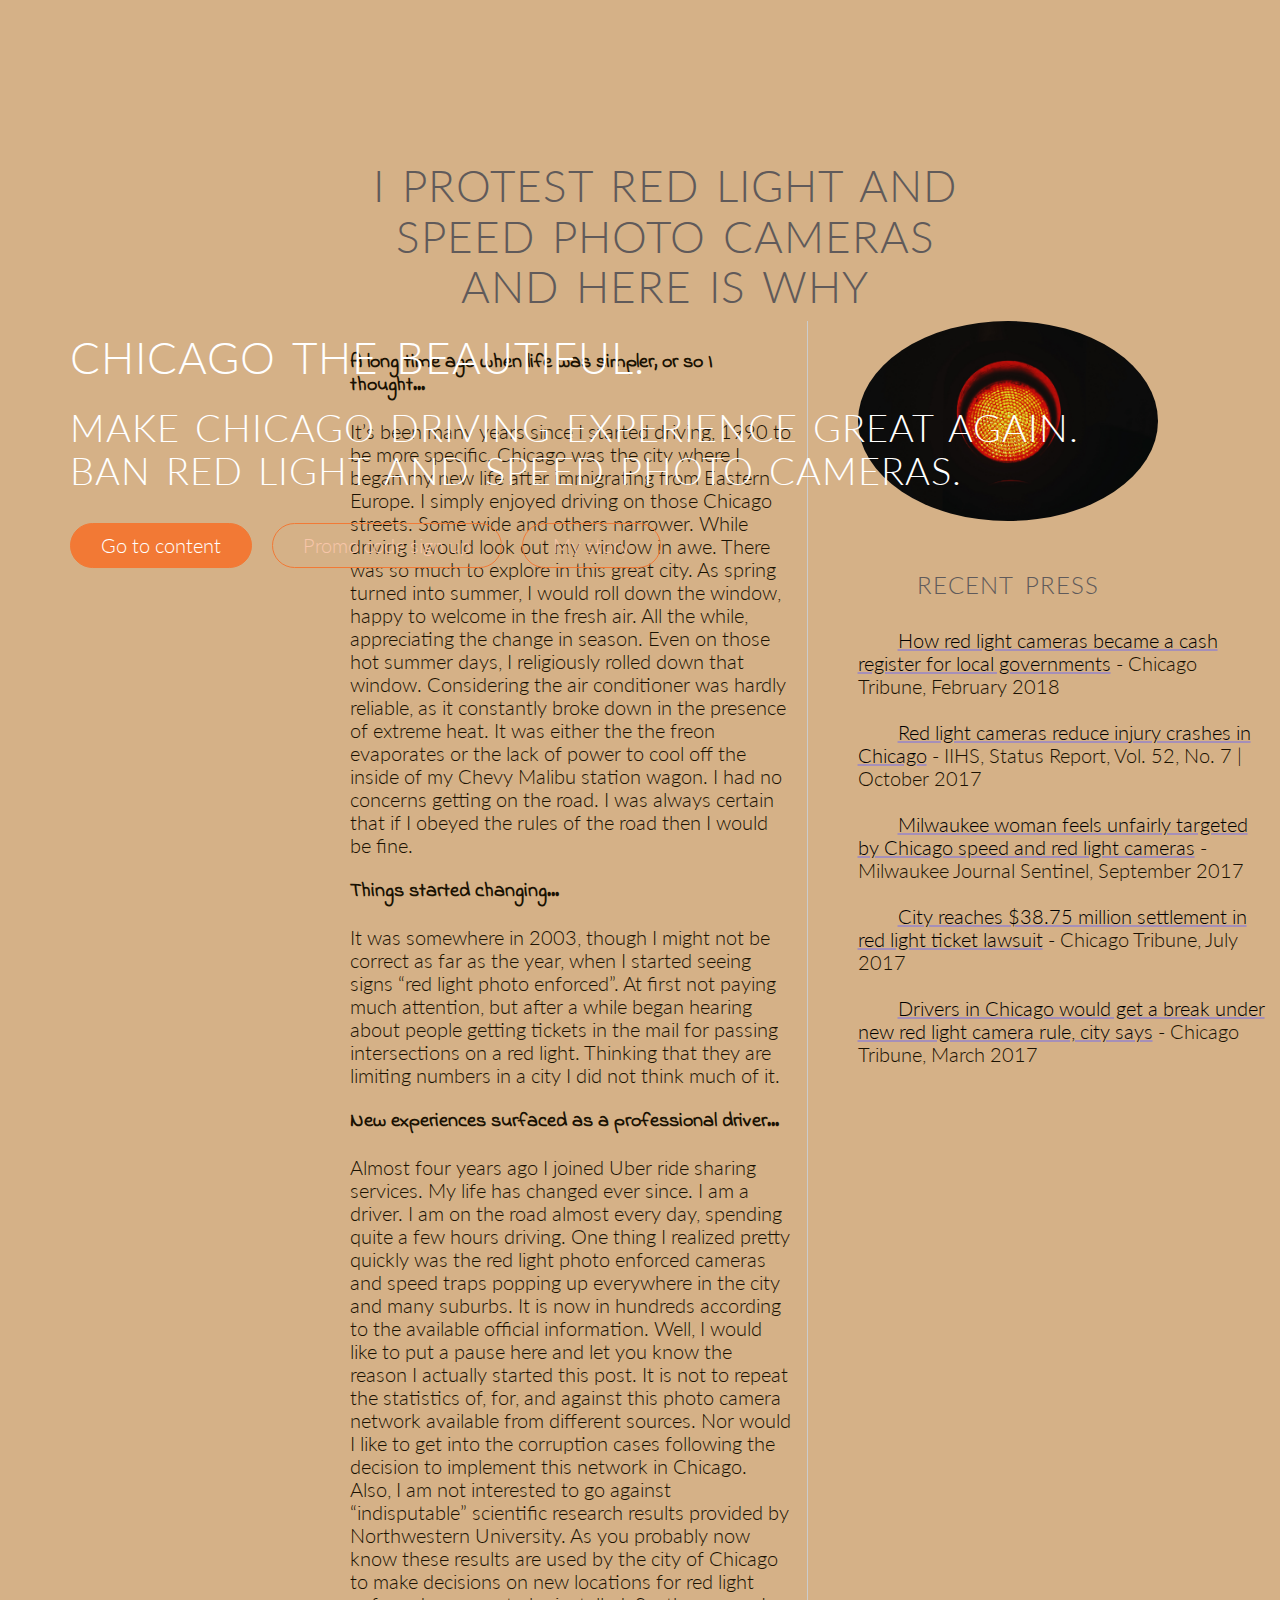
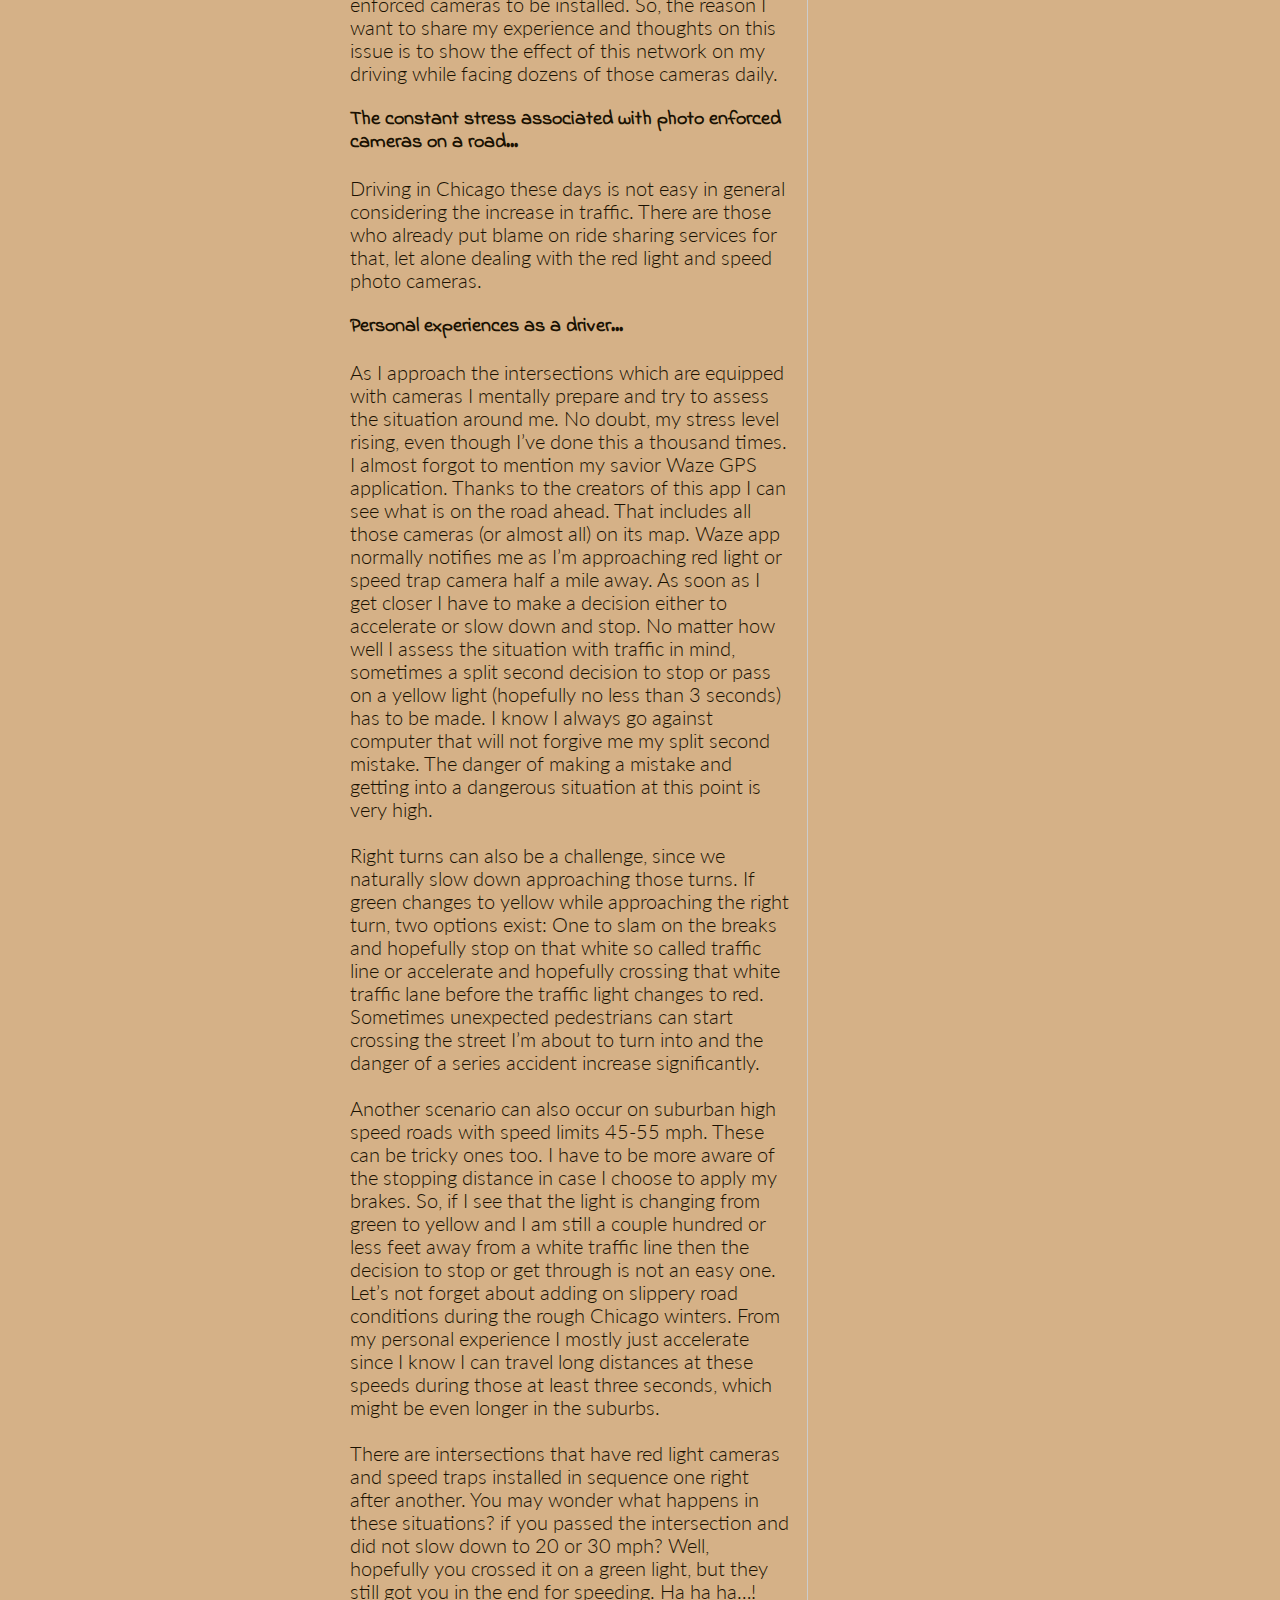
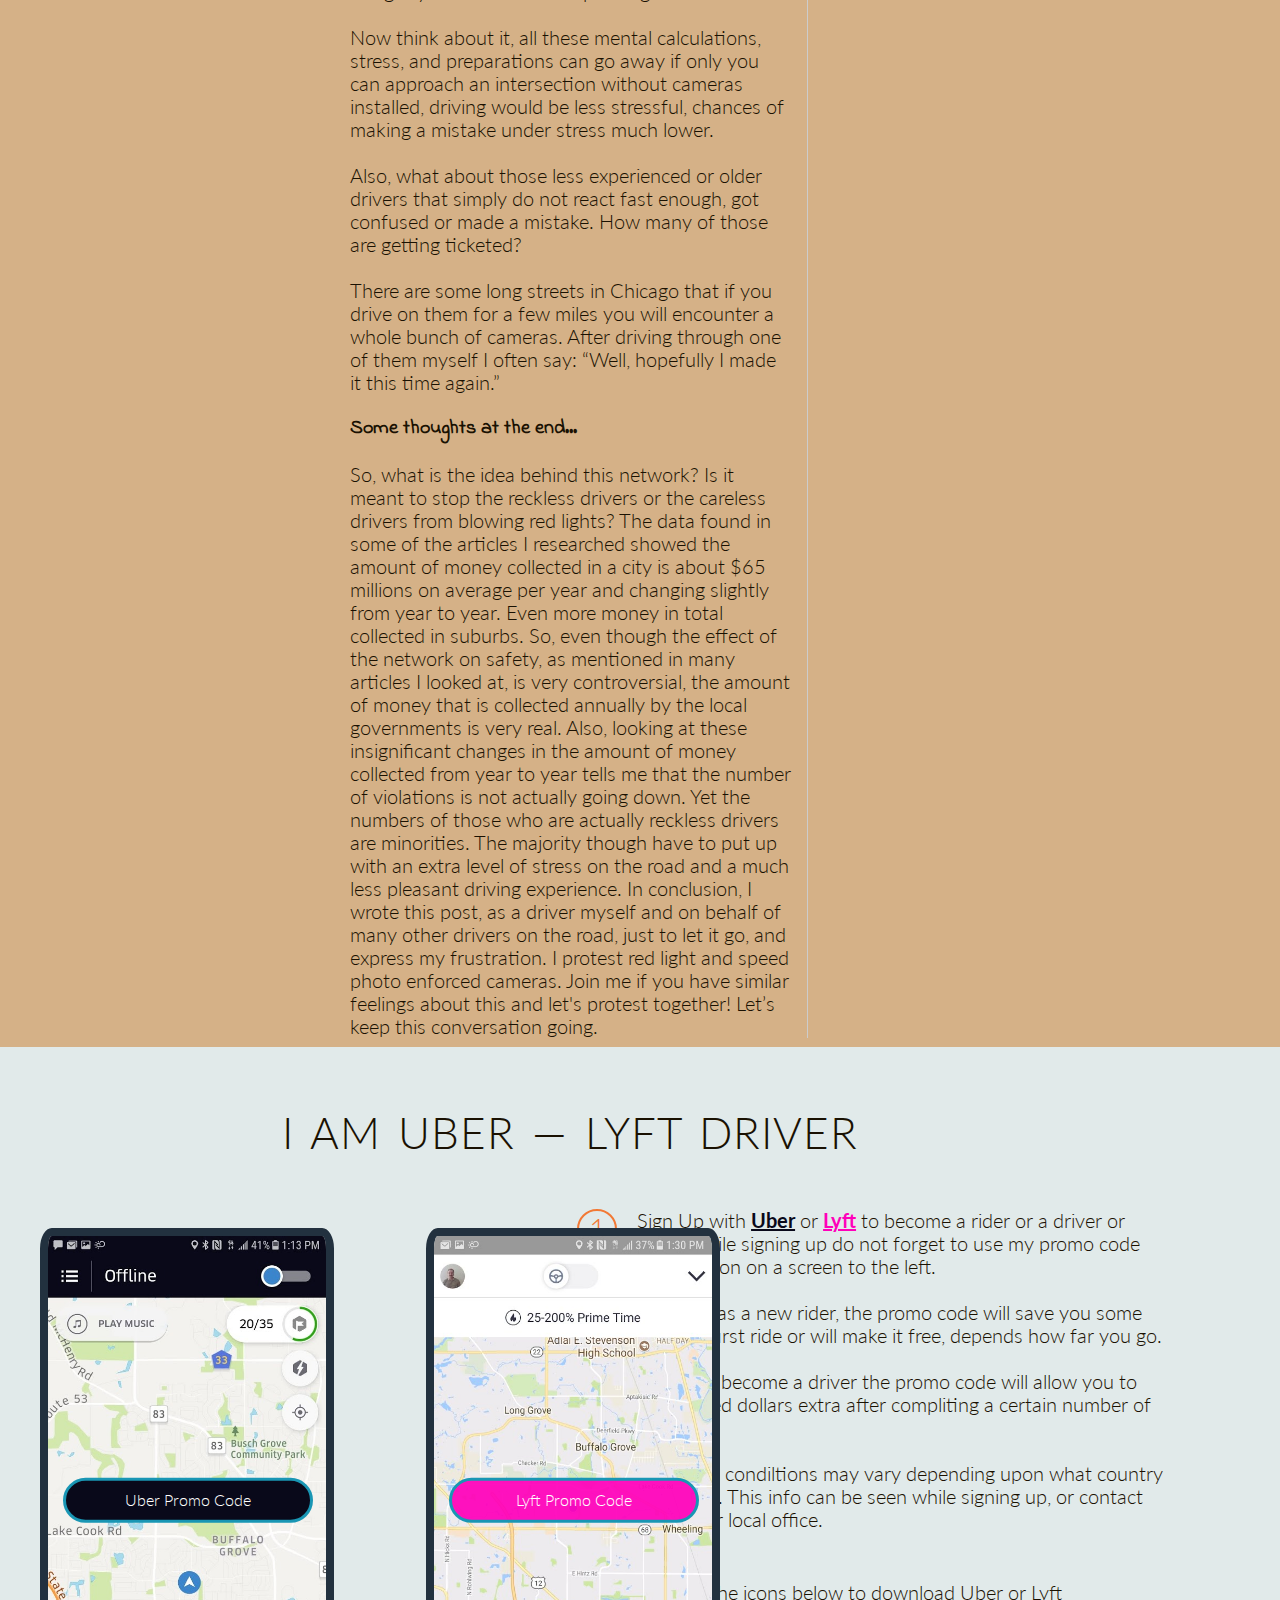
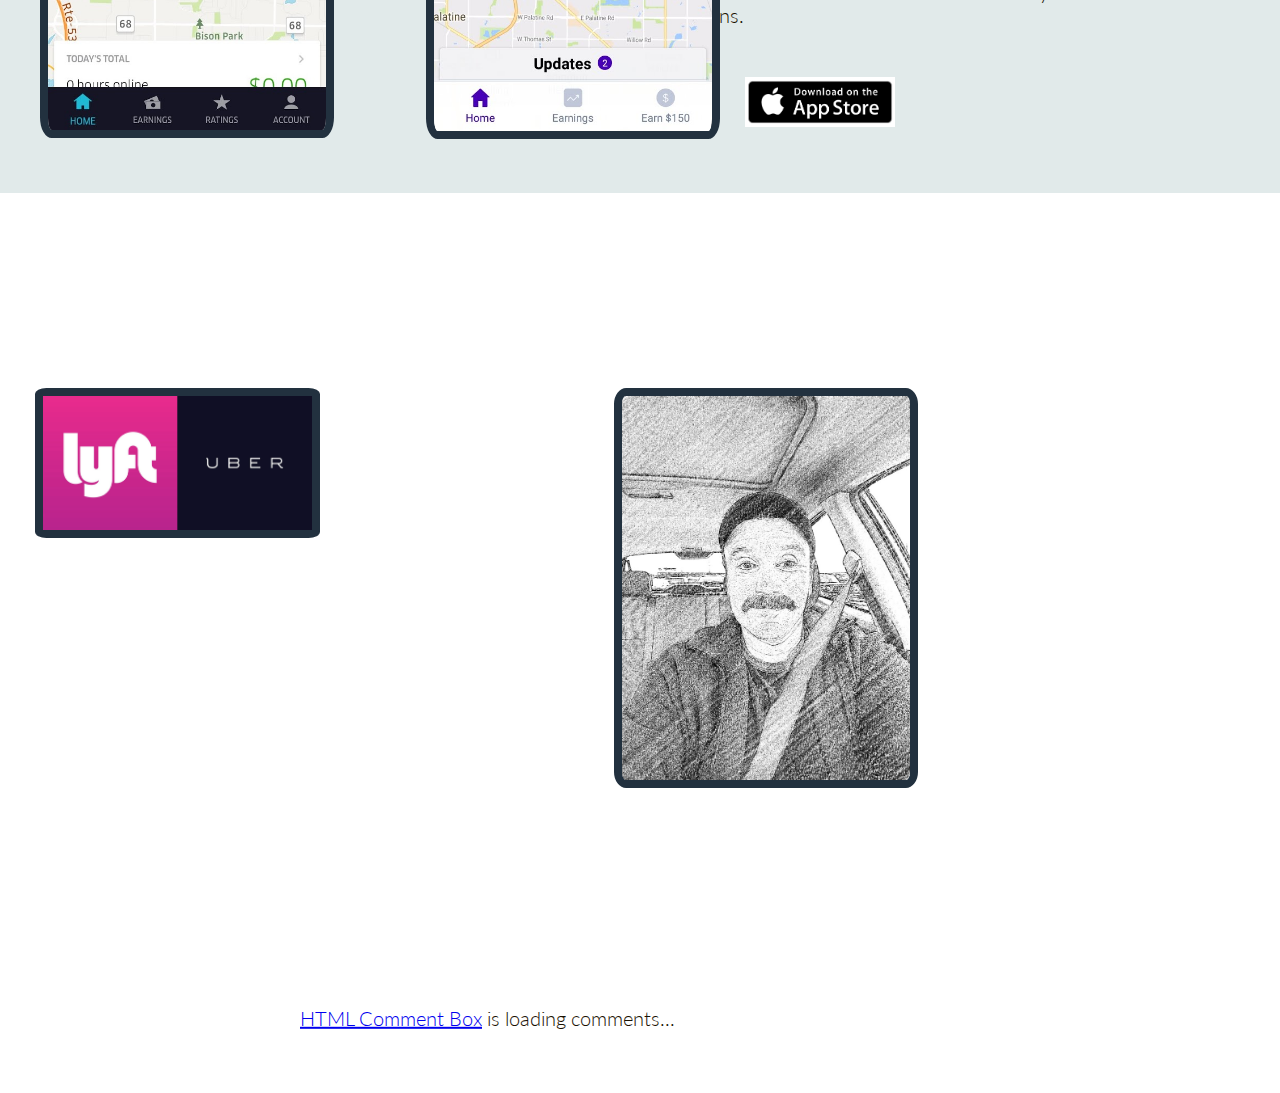
==== index.html @ b05391b4 "Add files via upload" ====
<!DOCTYPE html>
<html lang="en">
    <head>
        
        <!-- meta tag required for a responsive web design -->
        <meta name="viewport" content="width=device-width, initial-scale=1.0">
        
        <!-- Use this link to download latest normolized settings http://necolas.github.io/normalize.css/-->
        <link rel="stylesheet" type="text/css" href="vendors/css/normalize.css">
        
        <!-- Use this link to download latest grid file http://www.responsivegridsystem.com/-->
        <link rel="stylesheet" type="text/css" href="vendors/css/grid.css">        
        
        <!-- Use this link to link index.html to style.css in a same folder "Red light stop"-->
        <link rel="stylesheet" type="text/css" href="resources/css/style.css">
        
        <!-- Use this link to link index.html to queries.css in a same folder "Red light stop"-->
        <link rel="stylesheet" type="text/css" href="resources/css/queries.css">
        
        <!-- Use this link to set up font below https://fonts.google.com/?query=lato&selection.family=Lato:100,300,300i,400
        -->
        <link href="https://fonts.googleapis.com/css?family=Lato:100,300,300i,400" rel="stylesheet" type="text/css">
        
        <link href="https://fonts.googleapis.com/css?family=Indie+Flower|Kavivanar|Shadows+Into+Light" rel="stylesheet">
        
                
        <title>UberBlogger</title>    
    </head>
    <body>
        
     <div id="parent">
        <header id="child">
            <div class=chicago-text-box>
                <h1>Chicago the Beautiful.</h1><br><h5>Make Chicago Driving Experience Great Again.<br>Ban Red Light and Speed Photo Cameras.</h5>
                 <a class="btn btn-full js--scroll-to-content" href="#">Go to content</a>
                 <a class="btn btn-ghost js--scroll-to-promo-code" href="#">Promo code sign up</a>
                 <a class="btn btn-my-story" href="My Story/index.html">My story</a>  <!-- My story btn -->
            </div>        
        
        </header>
      </div>  
         
        <div id="parent"> <!-- Borders whole section -->
            
       <!--     <id="child"> is inside of section and part of it -->
            
        <section id="child" class="section-topic js--section-topic"> 
                      <div class="row"> 
           <h2>I Protest red light and speed photo cameras <br> and here is why</h2>
                </div> 
                
                <div class="row"> 
                    <div class="col span-1-of-2 content-topic">
            <p class="main-text"><h4>A long time ago when life was simpler, or so I thought...</h4><br>
                
<!-- See Sec 3 Lec 61 Developer Course for relative, fixed and absolute positioning also overlapping.  -->

     It’s been many years since I started driving, 1990 to be more specific. Chicago was the city where I began my new life  after immigrating from Eastern Europe. I simply enjoyed driving on those Chicago streets. Some wide and others narrower. While driving I would look out my window in awe. There was so much to explore in this great city. As spring turned into summer, I would roll down the window, happy to welcome in the fresh air. All the while, appreciating the change in season. Even on those hot summer days, I religiously rolled down that window. Considering the air conditioner was hardly reliable, as it constantly broke down in the presence of extreme heat. It was either the the freon evaporates or the lack of power to cool off the inside of my Chevy Malibu station wagon. I had no concerns getting on the road. I was always certain that if I obeyed the rules of the road then I would be fine.<br><br>


<h4>Things started changing…</h4> <br>


    It was somewhere in 2003, though I might not be correct as far as the year, when I started seeing signs “red light photo enforced”. At first not paying much attention, but after a while began hearing about people getting tickets in the mail for passing intersections on a red light. Thinking that they are limiting numbers in a city I did not think much of it.<br><br>


   <h4>New experiences surfaced as a professional driver…</h4> <br>


      Almost four years ago I joined Uber ride sharing services. My life has changed ever since. I am a driver. I am on the road almost every day, spending quite a few hours driving. One thing I realized pretty quickly was the red light photo enforced cameras and speed traps popping up everywhere in the city and many suburbs. It is now in hundreds according to the available official information. 
  Well, I would like to put a pause here and let you know the reason I actually started this post. It is not to repeat the statistics of, for, and against this photo camera network available from different sources. Nor would I like to get into the corruption cases following the decision to implement this network in Chicago. Also, I am not interested to go against “indisputable” scientific research results provided by Northwestern University. As you probably now know these results are used by the city of Chicago to make decisions on new locations for red light enforced cameras to be installed. So, the reason I want to share my experience and thoughts on this issue is to show the effect of this network on my driving while facing dozens of those cameras daily. 
<br><br> 


<h4>The constant stress associated with photo enforced cameras on a road…</h4> <br>
 
    Driving in Chicago these days is not easy in general considering the increase in traffic. There are those who already put blame on ride sharing services for that, let alone dealing with the red light and speed photo cameras. <br><br>


<h4>Personal experiences as a driver…</h4><br>
                
As I approach the intersections which are equipped with cameras I mentally prepare and try to assess the situation around me. No doubt, my stress level rising, even though I’ve done this a thousand times. I almost forgot to mention my savior Waze GPS application. Thanks to the creators of this app I can see what is on the road ahead. That includes all those cameras (or almost all) on its map. Waze app normally notifies me as I’m approaching red light or speed trap camera half a mile away. As soon as I get closer I have to make a decision either to accelerate or slow down and stop. No matter how well I assess the situation with traffic in mind, sometimes a split second decision to stop or pass on a yellow light (hopefully no less than 3 seconds) has to be made. I know I always go against computer that will not forgive me my split second mistake. The danger of making a mistake and getting into a dangerous situation at this point is very high. <br><br>


Right turns can also be a challenge, since we naturally slow down approaching those turns. If green changes to yellow while approaching the right turn, two options exist: One to slam on the breaks and hopefully stop on that white so called traffic line or accelerate and hopefully crossing that white traffic lane before the traffic light changes to red. Sometimes unexpected pedestrians can start crossing the street I’m about to turn into and the danger of a series accident increase significantly. <br><br>


Another scenario can also occur on suburban high speed roads with speed limits 45-55 mph. These can be tricky ones too. I have to be more aware of the stopping distance in case I choose to apply my brakes. So, if I see that the light is changing from green to yellow and I am still a couple hundred or less feet away from a white traffic line then the decision to stop or get through is not an easy one. Let’s not forget about adding on slippery road conditions during the rough Chicago winters. From my personal experience I mostly just accelerate since I know I can travel long distances at these speeds during those at least three seconds, which might be even longer in the suburbs. <br><br>


There are intersections that have red light cameras and speed traps installed in sequence one right after another. You may wonder what happens in these situations? if you passed the intersection and did not slow down to 20 or 30 mph? Well, hopefully you crossed it on a green light, but they still got you in the end for speeding. Ha ha ha…! <br><br>

Now think about it, all these mental calculations, stress, and preparations can go away if only you can approach an intersection without cameras installed, driving would be less stressful, chances of making a mistake under stress much lower. <br><br> 

Also, what about those less experienced or older drivers that simply do not react fast enough, got confused or made a mistake. How many of those are getting ticketed? <br><br>

There are some long streets in Chicago that if you drive on them for a few miles you will encounter a whole bunch of cameras. After driving through one of them myself I often say: “Well, hopefully I made it this time again.”<br><br>

<h4>Some thoughts at the end…</h4><br>
             
      So, what is the idea behind this network? Is it meant to stop the reckless drivers or the careless drivers from blowing red lights? 
   The data found in some of the articles I researched showed the amount of money collected in a city is about $65 millions on average per year and changing slightly from year to year. Even more money in total collected in suburbs. So, even though the effect of the network on safety, as mentioned in many articles I looked at, is very controversial, the amount of money that is collected annually by the local governments is very real. Also, looking at these insignificant changes in the amount of money collected from year to year tells me that the number of violations is not actually going down. Yet the numbers of those who are actually reckless drivers are minorities. The majority though have to put up with an extra level of stress on the road and a much less pleasant driving experience. 
 In conclusion, I wrote this post, as a driver myself and on behalf of many other drivers on the road, just to let it go, and express my frustration. 
 I protest red light and speed photo enforced cameras. Join me if you have similar feelings about this and let's protest together! Let’s keep this conversation going.
   
            </p>        
   <!--      </div> -->
      </div> 
      
                <div class="col span-1-of-2 links-box">      
            <div class="red-light">
          <img src="resources/img/erwan-hesry-506637-unsplash%20(1).jpg" alt="Red Light">
            </div>
            
            <h3 id="recent-press">Recent Press</h3>
            
                <div id="recent-press-links">
                    <p><a href="http://www.chicagotribune.com/news/opinion/editorials/ct-edit-red-light-cameras-suburbs-20180216-story.html" target="_blank">How red light cameras became a cash register for local governments</a> - Chicago Tribune, February 2018</p><br>
                    
                    <p><a href="http://www.iihs.org/iihs/sr/statusreport/article/52/7/4" target="_blank">Red light cameras reduce injury crashes in Chicago</a> - IIHS, Status Report, Vol. 52, No. 7 | October 2017</p><br>
                    
                    <p><a href="https://www.jsonline.com/story/news/columnists/jim-stingl/2017/09/29/stingl-milwaukee-woman-feels-unfairly-targeted-chicago-speed-and-red-light-cameras/712792001/" target="_blank">Milwaukee woman feels unfairly targeted by Chicago speed and red light cameras</a> - Milwaukee Journal Sentinel, September 2017</p><br> 
                    
                    <p><a href="https://www.citizenstoabolishredlightcameras.com/" target="_blank">City reaches $38.75 million settlement in red light ticket lawsuit</a> - Chicago Tribune, July 2017</p><br> 
                    
                    <p><a href="http://www.chicagotribune.com/news/watchdog/redlight/ct-red-light-study-0321-20170321-story.html#" target="_blank">Drivers in Chicago would get a break under new red light camera rule, city says</a> - Chicago Tribune, March 2017</p><br>                         

                    
                </div>                
        </div>                  
    </div>
        </section>
            
<!-- End of id "child" in a section -->
        
        </div> <!-- End of div id "parent" -->
    <div id="parent">
 <!-- New Uber and Lyft Section with two phone screens --> 
        <section id="child" class="uber-lyft js--section-promo-code">
            <div class="row">
                <h3 class="section-name">I am Uber &mdash; Lyft driver</h3>
            </div>
            <div class="row">
                <div class="col span-1-of-3 steps-box">
                    <div class="container">
                          <img src="resources/img/Screenshot_Uber.jpg" alt="Promo code for Uber" style="width:100%">
                          <button class="btn" id="btnfull-U">Uber Promo Code</button>
                    </div>
                </div>
                
                <script type="text/javascript">
                    
                    document.getElementById("btnfull-U").onclick = function() {
                        
                        document.getElementById("btnfull-U").innerHTML = "UAA6F";
                    }
                    
                </script>
                
                <div class="col span-1-of-3 steps-box">
                   <div class="container">
                         <img src="resources/img/Screenshot_Lyft.jpg" alt="Promo code for Lyft" style="width:100%">
                         <button class="btn" id="btnfull-L">Lyft Promo Code</button>
                   </div>
                </div>
                
                
                 <script type="text/javascript">
                    
                    document.getElementById("btnfull-L").onclick = function() {
                        
                        document.getElementById("btnfull-L").innerHTML = "ILYA61480";
                    }
                    
                    
                </script>
                
                <div class="col span-1-of-3">                    
                    <div class="signup-steps">
                        <div>1</div>
                        <p>Sign Up with <a href="http://www.uber.com" target="_blank" id="link_to_uber">Uber</a> or <a href="http://www.lyft.com" target="_blank" id="link_to_lyft">Lyft</a> to become a rider or a driver or both. While signing up do not forget to use my promo code by clicking a button on a screen to the left. <br><br> &nbsp &nbsp If you sign up as a new rider, the promo code will save you some money on your first ride or will make it free, depends how far you go. <br><br> &nbsp &nbsp If you'd like to become a driver the promo code will allow you to get a few hundred dollars extra after compliting a certain number of rides. <br><br> &nbsp &nbsp The terms and condiltions may vary depending upon what country or city you are in. This info can be seen while signing up, or contact your Lyft or Uber local office.
                        </p>
                    </div>
                    <div class="signup-steps">
                        <div>2</div>
                        <p>Click on the icons below to download Uber or Lyft applications.</p>
                    </div>
               <div class="signup-steps"> 
                       
                                   
                    <a href="http://play.google.com/store" target="_blank" class="btn-app"><img src="resources/img/download-app-android.png" alt="Google Play Button"></a>                   
                                      
                  <a href="http://www.apple.com" target="_blank" class="btn-app"><img src="resources/img/download-app-ios.png" alt="Play Store Button"></a>                     
                  
                   
                  </div>  
                                                           
                
                    
                   </div>        
            </div>            
       
        </section>
    </div>
        <!-- New Uber and Lyft Section --> 
        <section class="section-uberlyft-add">
            <div class="row">
                <h3 class="section-name">It is time to get in a car and enjoy the ride!</h3>
            </div>
             <div class="row">
                <div class="col span-1-of-2 steps-box">
                    <img src="resources/img/uber-and-lyft-side-by-side.png" alt="Uber-Lyft combined logo" class="uber-lyft-logo">
                </div>
                <div class="col span-1-of-2 steps-box">
                    <img src="resources/img/black_and_white_driver.jpg" alt="Driver's picture" class="uber-lyft-driver">
                </div>
                                         
            </div>            
       
        </section>
    
    <!-- Comments Section --> 
    <section class="comments">
        <div class="row">
            <div class="col span-1-of-1 fields">
    <!-- begin wwww.htmlcommentbox.com -->
 <div id="HCB_comment_box"><a href="http://www.htmlcommentbox.com">HTML Comment Box</a> is loading comments...</div>
 <link rel="stylesheet" type="text/css" href="//www.htmlcommentbox.com/static/skins/bootstrap/twitter-bootstrap.css?v=0" />
 <script type="text/javascript" id="hcb"> /*<!--*/ if(!window.hcb_user){hcb_user={};} (function(){var s=document.createElement("script"), l=hcb_user.PAGE || (""+window.location).replace(/'/g,"%27"), h="//www.htmlcommentbox.com";s.setAttribute("type","text/javascript");s.setAttribute("src", h+"/jread?page="+encodeURIComponent(l).replace("+","%2B")+"&mod=%241%24wq1rdBcg%24iCpqtAXFcy6izwXiJ6yAH0"+"&opts=16862&num=10&ts=1523942002847");if (typeof s!="undefined") document.getElementsByTagName("head")[0].appendChild(s);})(); /*-->*/ </script>
<!-- end www.htmlcommentbox.com -->
            </div>
        </div>
    </section>
    
<script src="https://ajax.googleapis.com/ajax/libs/jquery/1.12.4/jquery.min.js"></script>
<script src="resources/js/script.js"></script>
    
    </body>

</html>

<!--Use this to create a rectangular box
  <div style="width:500px;height:100px;border:1px solid #000;">This is a rectangle!</div> 
-->
---- vendors/css/grid.css ----
/*  SECTIONS  ============================================================================= */

.section {
	clear: both;
	padding: 0px;
	margin: 0px;
}

/*  GROUPING  ============================================================================= */

.row {
    zoom: 1; /* For IE 6/7 (trigger hasLayout) */
}

.row:before,
.row:after {
    content:"";
    display:table;
}
.row:after {
    clear:both;
}

/*  GRID COLUMN SETUP   ==================================================================== */

.col {
	display: block;
	float:left;
	margin: 1% 0 1% 1.6%;
}

.col:first-child { margin-left: 0; } /* all browsers except IE6 and lower */


/*  REMOVE MARGINS AS ALL GO FULL WIDTH AT 480 PIXELS */

@media only screen and (max-width: 480px) {
	.col { 
		/*margin: 1% 0 1% 0%;*/
        margin: 0;
	}
}


/*  GRID OF TWO   ============================================================================= */


.span-2-of-2 {
	width: 100%;
}

.span-1-of-2 {
	width: 49.2%;
}

/*  GO FULL WIDTH AT LESS THAN 480 PIXELS */

@media only screen and (max-width: 480px) {
	.span-2-of-2 {
		width: 100%; 
	}
	.span-1-of-2 {
		width: 100%; 
	}
}


/*  GRID OF THREE   ============================================================================= */

	
.span-3-of-3 {
	width: 100%; 
}

.span-2-of-3 {
	width: 66.13%; 
}

.span-1-of-3 {
	width: 32.26%; 
}


/*  GO FULL WIDTH AT LESS THAN 480 PIXELS */

@media only screen and (max-width: 480px) {
	.span-3-of-3 {
		width: 100%; 
	}
	.span-2-of-3 {
		width: 100%; 
	}
	.span-1-of-3 {
		width: 100%;
	}
}

/*  GRID OF FOUR   ============================================================================= */

	
.span-4-of-4 {
	width: 100%; 
}

.span-3-of-4 {
	width: 74.6%; 
}

.span-2-of-4 {
	width: 49.2%; 
}

.span-1-of-4 {
	width: 23.8%; 
}


/*  GO FULL WIDTH AT LESS THAN 480 PIXELS */

@media only screen and (max-width: 480px) {
	.span-4-of-4 {
		width: 100%; 
	}
	.span-3-of-4 {
		width: 100%; 
	}
	.span-2-of-4 {
		width: 100%; 
	}
	.span-1-of-4 {
		width: 100%; 
	}
}


/*  GRID OF FIVE   ============================================================================= */

	
.span-5-of-5 {
	width: 100%;
}

.span-4-of-5 {
  	width: 79.68%; 
}

.span-3-of-5 {
  	width: 59.36%; 
}

.span-2-of-5 {
  	width: 39.04%;
}

.span-1-of-5 {
  	width: 18.72%;
}


/*  GO FULL WIDTH AT LESS THAN 480 PIXELS */

@media only screen and (max-width: 480px) {
	.span-5-of-5 {
		width: 100%; 
	}
	.span-4-of-5 {
		width: 100%; 
	}
	.span-3-of-5 {
		width: 100%; 
	}
	.span-2-of-5 {
		width: 100%; 
	}
	.span-1-of-5 {
		width: 100%; 
	}
}


/*  GRID OF SIX   ============================================================================= */


.span-6-of-6 {
	width: 100%;
}

.span-5-of-6 {
  	width: 83.06%;
}

.span-4-of-6 {
  	width: 66.13%;
}

.span-3-of-6 {
  	width: 49.2%;
}

.span-2-of-6 {
  	width: 32.26%;
}

.span-1-of-6 {
  	width: 15.33%;
}


/*  GO FULL WIDTH AT LESS THAN 480 PIXELS */

@media only screen and (max-width: 480px) {
	.span-6-of-6 {
		width: 100%; 
	}
	.span-5-of-6 {
		width: 100%; 
	}
	.span-4-of-6 {
		width: 100%; 
	}
	.span-3-of-6 {
		width: 100%; 
	}
	.span-2-of-6 {
		width: 100%; 
	}
	.span-1-of-6 {
		width: 100%; 
	}
}



/*  GRID OF SEVEN   ============================================================================= */


.span-7-of-7 {
	width: 100%;
}

.span-6-of-7 {
	width: 85.48%;
}

.span-5-of-7 {
  	width: 70.97%;
}

.span-4-of-7 {
  	width: 56.45%;
}

.span-3-of-7 {
  	width: 41.94%;
}

.span-2-of-7 {
  	width: 27.42%;
}

.span-1-of-7 {
  	width: 12.91%;
}


/*  GO FULL WIDTH AT LESS THAN 480 PIXELS */

@media only screen and (max-width: 480px) {
	.span-7-of-7 {
		width: 100%; 
	}
	.span-6-of-7 {
		width: 100%; 
	}
	.span-5-of-7 {
		width: 100%; 
	}
	.span-4-of-7 {
		width: 100%; 
	}
	.span-3-of-7 {
		width: 100%; 
	}
	.span-2-of-7 {
		width: 100%; 
	}
	.span-1-of-7 {
		width: 100%; 
	}
}


/*  GRID OF EIGHT   ============================================================================= */

	
.span-8-of-8 {
	width: 100%;
}

.span-7-of-8 {
	width: 87.3%; 
}

.span-6-of-8 {
	width: 74.6%; 
}

.span-5-of-8 {
	width: 61.9%; 
}

.span-4-of-8 {
	width: 49.2%; 
}

.span-3-of-8 {
	width: 36.5%;
}

.span-2-of-8 {
	width: 23.8%; 
}

.span-1-of-8 {
	width: 11.1%; 
}


/*  GO FULL WIDTH AT LESS THAN 480 PIXELS */

@media only screen and (max-width: 480px) {
	.span-8-of-8 {
		width: 100%; 
	}
	.span-7-of-8 {
		width: 100%; 
	}
	.span-6-of-8 {
		width: 100%; 
	}
	.span-5-of-8 {
		width: 100%; 
	}
	.span-4-of-8 {
		width: 100%; 
	}
	.span-3-of-8 {
		width: 100%; 
	}
	.span-2-of-8 {
		width: 100%; 
	}
	.span-1-of-8 {
		width: 100%; 
	}
}


/*  GRID OF NINE   ============================================================================= */


.span-9-of-9 {
	width: 100%;
}

.span-8-of-9 {
	width: 88.71%;
}

.span-7-of-9 {
	width: 77.42%; 
}

.span-6-of-9 {
	width: 66.13%; 
}

.span-5-of-9 {
	width: 54.84%; 
}

.span-4-of-9 {
	width: 43.55%; 
}

.span-3-of-9 {
	width: 32.26%;
}

.span-2-of-9 {
	width: 20.97%; 
}

.span-1-of-9 {
	width: 9.68%; 
}


/*  GO FULL WIDTH AT LESS THAN 480 PIXELS */

@media only screen and (max-width: 480px) {
	.span-9-of-9 {
		width: 100%; 
	}
	.span-8-of-9 {
		width: 100%; 
	}
	.span-7-of-9 {
		width: 100%; 
	}
	.span-6-of-9 {
		width: 100%; 
	}
	.span-5-of-9 {
		width: 100%; 
	}
	.span-4-of-9 {
		width: 100%; 
	}
	.span-3-of-9 {
		width: 100%; 
	}
	.span-2-of-9 {
		width: 100%; 
	}
	.span-1-of-9 {
		width: 100%; 
	}
}


/*  GRID OF TEN   ============================================================================= */


.span-10-of-10 {
	width: 100%;
}

.span-9-of-10 {
	width: 89.84%;
}

.span-8-of-10 {
	width: 79.68%;
}

.span-7-of-10 {
	width: 69.52%; 
}

.span-6-of-10 {
	width: 59.36%; 
}

.span-5-of-10 {
	width: 49.2%; 
}

.span-4-of-10 {
	width: 39.04%; 
}

.span-3-of-10 {
	width: 28.88%;
}

.span-2-of-10 {
	width: 18.72%; 
}

.span-1-of-10 {
	width: 8.56%; 
}


/*  GO FULL WIDTH AT LESS THAN 480 PIXELS */

@media only screen and (max-width: 480px) {
	.span-10-of-10 {
		width: 100%; 
	}
	.span-9-of-10 {
		width: 100%; 
	}
	.span-8-of-10 {
		width: 100%; 
	}
	.span-7-of-10 {
		width: 100%; 
	}
	.span-6-of-10 {
		width: 100%; 
	}
	.span-5-of-10 {
		width: 100%; 
	}
	.span-4-of-10 {
		width: 100%; 
	}
	.span-3-of-10 {
		width: 100%; 
	}
	.span-2-of-10 {
		width: 100%; 
	}
	.span-1-of-10 {
		width: 100%; 
	}
}


/*  GRID OF ELEVEN   ============================================================================= */

.span-11-of-11 {
	width: 100%;
}

.span-10-of-11 {
	width: 90.76%;
}

.span-9-of-11 {
	width: 81.52%;
}

.span-8-of-11 {
	width: 72.29%;
}

.span-7-of-11 {
	width: 63.05%; 
}

.span-6-of-11 {
	width: 53.81%; 
}

.span-5-of-11 {
	width: 44.58%; 
}

.span-4-of-11 {
	width: 35.34%; 
}

.span-3-of-11 {
	width: 26.1%;
}

.span-2-of-11 {
	width: 16.87%; 
}

.span-1-of-11 {
	width: 7.63%; 
}


/*  GO FULL WIDTH AT LESS THAN 480 PIXELS */

@media only screen and (max-width: 480px) {
	.span-11-of-11 {
		width: 100%; 
	}
	.span-10-of-11 {
		width: 100%; 
	}
	.span-9-of-11 {
		width: 100%; 
	}
	.span-8-of-11 {
		width: 100%; 
	}
	.span-7-of-11 {
		width: 100%; 
	}
	.span-6-of-11 {
		width: 100%; 
	}
	.span-5-of-11 {
		width: 100%; 
	}
	.span-4-of-11 {
		width: 100%; 
	}
	.span-3-of-11 {
		width: 100%; 
	}
	.span-2-of-11 {
		width: 100%; 
	}
	.span-1-of-11 {
		width: 100%; 
	}
}


/*  GRID OF TWELVE   ============================================================================= */

.span-12-of-12 {
	width: 100%;
}

.span-11-of-12 {
	width: 91.53%;
}

.span-10-of-12 {
	width: 83.06%;
}

.span-9-of-12 {
	width: 74.6%;
}

.span-8-of-12 {
	width: 66.13%;
}

.span-7-of-12 {
	width: 57.66%; 
}

.span-6-of-12 {
	width: 49.2%; 
}

.span-5-of-12 {
	width: 40.73%; 
}

.span-4-of-12 {
	width: 32.26%; 
}

.span-3-of-12 {
	width: 23.8%;
}

.span-2-of-12 {
	width: 15.33%; 
}

.span-1-of-12 {
	width: 6.86%; 
}


/*  GO FULL WIDTH AT LESS THAN 480 PIXELS */

@media only screen and (max-width: 480px) {
	.span-12-of-12 {
		width: 100%; 
	}
	.span-11-of-12 {
		width: 100%; 
	}
	.span-10-of-12 {
		width: 100%; 
	}
	.span-9-of-12 {
		width: 100%; 
	}
	.span-8-of-12 {
		width: 100%; 
	}
	.span-7-of-12 {
		width: 100%; 
	}
	.span-6-of-12 {
		width: 100%; 
	}
	.span-5-of-12 {
		width: 100%; 
	}
	.span-4-of-12 {
		width: 100%; 
	}
	.span-3-of-12 {
		width: 100%; 
	}
	.span-2-of-12 {
		width: 100%; 
	}
	.span-1-of-12 {
		width: 100%; 
	}
}
---- resources/css/style.css ----
/* BASIC SET UP */
/* See Section 5 Lecture 41 for building navigation bar */

* {
    margin: 0;
    padding: 0;
    box-sizing: border-box;
}

html,
body {
    background-color: #fff;
    color: #1a1102;
    font-family: 'Lato', 'Arial', sans-serif;
    font-weight: 300;
    font-size: 20px;
    text-rendering: optimizeLegibility;
    overflow: none; /* allows to control the scroll bars or hide them, get rid of the secon scroll bar */
    
}

/* Header including text and Chicago main picture - Reusable components */
.row {
    max-width: 1140px; 
    margin: 0, auto;
    }

/* Header including text and Chicago main picture */
header {
    background-image: linear-gradient(rgba(0, 0, 0, 0.63), rgba(0, 0, 0, 0.63)), url(imgs_for_css/architecture-bay-bridge-356830.jpg);
    background-size: cover;
    background-position: center;   
    height: 100vh; /* Controls the height of Chicago main picture */
    background-attachment: fixed;    
}

/* Header including text and Chicago main picture */
.chicago-text-box {
    position: absolute;
    width: 1140px;
    top: 50%;
    left: 50%;
    transform: translate(-50%, -50%);        
}

/* Header including text first part or headings to be reused */
h1 {
    margin: 0;
    color: #fff;
    font-size: 220%;
    font-weight: 300;
    text-transform: uppercase;
    letter-spacing: 1px;
    word-spacing: 4px;
}

/* Header including text second part or headings to be reused */
h5 {
    margin: 0;
    color: #fff;
    font-size: 190%;
    font-weight: 300;
    text-transform: uppercase;
    letter-spacing: 1px;
    word-spacing: 4px;
}
/* Three buttons for header, main CHicago picture */

/* Button link and visited after hoovering mouse over should not change, look the same */
.btn:link,
.btn:visited {
    display: inline-block;
    margin-top: 30px;
    /* 10px top and bottom, 30px left and right*/
    padding: 10px 30px;
    border-radius: 200px;
    font-weight: 350;
/* to get rid of underlining use this*/
    text-decoration: none;  
    transition: background-color 0.2s, border 0.2s, color 0.3s;
}


.btn-full:link,
.btn-full:visited {
    background-color: #F27935;
    border: 1px solid #F27935;
    margin-right: 15px;
    color: #fff;
}

.btn-ghost:link,
.btn-ghost:visited {
    border: 1px solid #F27935;
    color: #f8c6aa;    
}

/* My story btn*/
.btn-my-story:link,
.btn-my-story:visited {
    border: 1px solid #F27935;
    color: #f8c6aa;
    margin-left: 15px;
}

/* hovering over the active button should change the color of a button to darker one*/
.btn:hover,
.btn:active {
    background-color: #f15d35;    
}

.btn-full:hover,
.btn-full:active {    
    border: 1px solid #f15d35;    
}

.btn-ghost:hover,
.btn-ghost:active {
    border: 1px solid #f15d35;
    color: #fff;    
}

/* My story btn*/
.btn-my-story:hover,
.btn-my-story:active {
    border: 1px solid #f15d35;
    color: #fff;    
}





/* Section topic covers the whole section toopic*/
#parent {
  height: auto;
}

#child {
  height: 100%;
  width: 100%; 
}


/* Section topic covers the whole section toopic*/
.section-topic {    
    background-size: cover;
    background-color: rgba(212, 176, 134, 0.99);  /*#eaefef */
    height: auto;      /* 370vh */
    padding-left: 350px;
}

/* Section topic includes header: "I Protest red light and speed photo cameras and here is why" */
h2 {
    text-align: center;
    padding-top: 30px;
    padding-right: 300px;
    margin: 0;
    color: #605a5a;
    font-size: 220%;
    font-weight: 300;
    text-transform: uppercase;
    letter-spacing: 1px;
    word-spacing: 4px;
}

h4 {
    font-family: 'Shadows Into Light', cursive;
    font-family: 'Kavivanar', cursive;
    font-family: 'Indie Flower', cursive;
}

/* Section topic includes a DIV containing topic paragraph" */
.content-topic {
    padding-top: 30px;    
    padding-right: 15px;     
    border-right: 1px solid #CCCCCC; 
    
}

/* Section topic includes class main-text to update topic paragraph */
.main-text {
    text-align: justify;    
    line-height: 1.6;
}

/* Section topic includes class links-box to update links to the right of the topic paragraph */
.links-box {
    padding-left: 50px; 
    margin-left: 0px;    
}


/* Section topic includes Red Light photo to the right formatting */
.red-light img {
    display: block;
    height: 200px;
    width: 300px;
    border-radius: 50%;
}

/* Section topic includes "Recent Press" name */
#recent-press {
    text-align: center;
    color: #605a5a;
    font-size: 120%;
    font-weight: 300;
    text-transform: uppercase;
    letter-spacing: 1px;
    word-spacing: 4px;
    margin-top: 50px;
    width: 300px;
}

/* Section topic includes Recent Press related links */
#recent-press-links {
    margin-top: 30px;
    width: 100%;
    text-align: left;
}

/* Section topic includes Recent Press related links */
#recent-press-links a {
    color: black;    
    margin-left: 40px;
    text-decoration-color: #a58fb9;
}

/* Section topic includes Recent Press related links */
#recent-press-links a:hover {    
    color: red;
    text-decoration: none;
}







/* New Uber and Lyft Section with promo codes */
.uber-lyft {
    height: 100vh;
    width: auto;
    background-color: #e1eaea;
    background-size: cover;
}

.steps-box {
    margin-top: 30px;    
}

.steps-box img {
      border: 8px solid #22313F;          
      border-radius: 4%
}

.container {
  position: relative;
  width: 80%;
  max-width: 300px;
}

.container img {
  width: 100%;
  height: auto;
  margin-left: 40px
}

.container .btn {
  position: absolute;
  top: 50%;
  left: 64%;
  transform: translate(-50%, -50%);
  -ms-transform: translate(-50%, -50%);
  background-color: #555;
  color: white;
  font-size: 16px;
  padding: 12px 24px;
  border: none;
  cursor: pointer;
  border-radius: 5px;
  text-align: center;
}



#btnfull-U {                                                       /* New Test btn Uber */
    display: inline-block;
    margin-top: 15px;
    /* 10px top and bottom, 30px left and right*/
    width: 250px;    /* 250px */
    padding: 10px 30px;
    border-radius: 200px;
    font-weight: 300;
/* to get rid of underlining use this*/
    text-decoration: none; 
    transition: background-color 0.2s, border 0.2s, color 0.3s; 
/* to get rid of a square border after click*/
    outline: 0;
}


#btnfull-U {    
    
    background-color: rgb(9, 9, 26);                 /* New Test btn Uber */ 
    border: 3px solid #1996b4;
    margin-right: 15px;
    color: #fff;
}

#btn-fullU:hover,                                       /* New Test btn Uber*/ 
#btn-fullU:active {
    background-color: rgb(22, 32, 64);
    cursor: pointer;
}


#btnfull-L {                                                       /* New Test btn Lyft */
    display: inline-block;
    margin-top: 15px;
    /* 10px top and bottom, 30px left and right*/
    width: 250px;
    padding: 10px 30px;
    border-radius: 200px;
    font-weight: 300;
/* to get rid of underlining use this*/
    text-decoration: none; 
    transition: background-color 0.2s, border 0.2s, color 0.3s; 
/* to get rid of a square border after click*/
    outline: 0;
}

#btnfull-L {    
    
    background-color: rgba(255, 0, 186, 0.93);                 /* New Test btn Lyft */ 
    border: 3px solid #1996b4;
    margin-right: 15px;
    color: #fff;
}

#btn-fullL:hover,                                       /* New Test btn Lyft*/ 
#btn-fullL:active {
    background-color: rgba(255, 0, 186, 0.82);
    cursor: pointer;
}


.section-name {
    background-size: cover;
    text-align: right;
    padding-top: 0px;
    margin-top: 100px;
    margin-bottom: 60px;
    font-size: 220%;
    font-weight: 300;    
    text-transform: uppercase;
    letter-spacing: 1px;
    word-spacing: 4px;
}


.signup-steps {
    margin-bottom: 50px;
    margin-left: 40%;
    width: 160%;
    
}

.signup-steps div {
    color: #F27935;
    border: 2px solid #F27935;
    display: inline-block;
    border-radius: 50%;
    height: 50px;
    width: 50px;
    text-align: center;
    float: left;
    font-size: 150%;
    margin-top: 0px;
    margin-right: 20px;
}

#link_to_uber {
    color: #09091a;
    font-weight: bold;
}

#link_to_lyft {
    color: #ff00ba;
    font-weight: bold;    
}

.btn-app img {
    height: 50px;
    width: auto;
    margin-right: 20px;
    border: none;    
} 


/* New Uber and Lyft advirtisement Section */

.section-uberlyft-add {
    background-image: linear-gradient(rgba(0, 0, 0, 0.71), rgba(0, 0, 0, 0.71)), url(imgs_for_css/My_car_image_with_U_L_1.jpg);
    background-size: cover;
    color: #fff;
    height: 100vh;
    background-attachment: fixed;
}

.uber-lyft-logo {
    width: auto;
    height: 150px;
    margin-top: 15px;
    margin-left: 35px;
}

.uber-lyft-driver {
    width: auto;
    height: 400px;
    margin-top: 15px;
    margin-left: 35px;
}


/* Comments Section */
.fields {
  transform: translate(60%, 60%);  
  margin-top: -100px;
  margin-bottom: 60px; 
  width: 500px;
}
---- resources/css/queries.css ----
/* Media Queries and Breakpoints for responsive web design 

0px - 480px for cell phones

480px - 768px for cell phones / small tablets

768px - 1024px small tablets / large tablets

1024px - 1200px laptop / desktop

1200px - 1365px large laptop / desktop

*/

/* Large laptop to desktop: from 1200 to 1367px (Our one row defined as 1140px wide*/
@media only screen and (max-width: 1367px) {
    
   /* Section topic includes header: "I Protest red light and speed photo cameras and here is why" */
h2 {
    
    padding-top: 160px;
    
}
 
    
    /* Section topic covers the whole section topic*/
    
    .section-topic {    
        height: 650vh;        
    }
    
    /* New Uber and Lyft Section with promo codes */
    .uber-lyft {
        height: 110vh;    
    }
    
     /* New Uber and Lyft Section with promo codes "I AM UBER — LYFT DRIVER" */
    .section-name {        
        text-align: center;        
        margin-top: 60px;
        margin-bottom: 40px;        
    }
    
    .uber-app-screen {
        width: 60%;
        margin-left: 10%;
    }
    
   
    
    .lyft-app-screen {
        width: 60%;
        margin-left: -20%;
    }
    
    #btn-full-L {
    font-size: 14px;
    margin-left: -219px;                          /* New Test btn Lyft */    
    width: 175px;    
    }
    
    .signup-steps {
        margin-bottom: 50px;
        margin-left: -53%;    
        width: 160%;
    }

    .signup-steps div {        
        border-radius: 50%;
        height: 40px;
        width: 40px;
        text-align: center;
        float: left;
        font-size: 150%;
        margin-top: 0px;
        margin-right: 20px;
    }
    
}  

/* Large tablet to small desktop: from 1024 to 1200px (Our one row defined as 1140px wide*/
@media only screen and (max-width: 1200px) {  
        
        /* Header including text and Chicago main picture */
    .chicago-text-box {   
        width: 100%;
        padding: 0 2%;          
    } 
    
    html,
    body {
        font-size: 16px;
        line-height: 1.6;        
    }   
    
   /* Section topic covers the whole section toopic*/
    
    .section-topic {    
        height: 550vh;
        width: 100%;
        padding: 0 2%;
        margin-left: 0;
        margin-right: auto
    }
    
    /* Section topic includes a DIV containing topic paragraph" */
    .content-topic {    
        padding: 0 2%;
    }
    
    .container {
       /* width: 100%; */
        width: 100%;
        padding: 0 2%;
        margin-left: 0;
        margin-right: auto;
    }
    
    .row {
        max-width: 100%;
        padding: 0 2%;
        
    }
    
    .main-text {
    max-width: 100%;
    padding: 0 2%;        
    }
    
    /* Section topic includes class links-box to update links to the right of the topic paragraph */
    .links-box {     
        margin-left: 0px; 
        padding: 0 2%;
    }


    /* Section topic includes Red Light photo to the right formatting */
    .red-light img {        
        height: 180px;
        width: 280px;        
    }
    
    /* New Uber and Lyft Section with promo codes */
    
    .uber-lyft {
        height: 120vh;
        width: auto;
        background-color: #e1eaea;
        background-size: cover;
    }
    
     /* New Uber and Lyft Section with promo codes "I AM UBER — LYFT DRIVER" */
    .section-name {        
        text-align: center;        
        margin-top: 60px;
        margin-bottom: 40px;        
    }
    
    .uber-app-screen {
        width: 60%;
        margin-left: 10%;
    }
    
   
    
    .lyft-app-screen {
        width: 60%;
        margin-left: -20%;
    }
    
    #btn-full-L {   
    margin-left: -225px;                          /* New Test btn Lyft */    
    width: 175px;    
    }
    
    .signup-steps {
        margin-bottom: 50px;
        margin-left: -53%;    
        width: 160%;
    }

    .signup-steps div {        
        border-radius: 50%;
        height: 40px;
        width: 40px;
        text-align: center;
        float: left;
        font-size: 150%;
        margin-top: 0px;
        margin-right: 20px;
    }
    
    .uber-lyft-driver {
    width: auto;
    height: 300px;
    margin-top: 15px;
    margin-left: 35px;
}
      
}



/* Small tablet to large tablets: from 768 to 1023px */
@media only screen and (max-width: 1023px) {
   
     /* Header including text and Chicago main picture */
    .chicago-text-box {   
        width: 100%;
        padding: 0 2%;          
    } 
    
}


/* Small cell phones to small tablets: from 481 to 767px */
@media only screen and (max-width: 767px) {
    
    /* Header including text or headings to be reused */
    h1 {    
    font-size: 160%;
    letter-spacing: 1px;
    word-spacing: 3px;
    }
}


/* Small cell phones: from 0 to 480px */
@media only screen and (max-width: 480px) {
    
    
   html,
    body {
        
        overflow-x: hidden;
        
        /* allows to control the scroll bars or hide them, get rid of the secon scroll bar */
    } 

    
    /* Header including text first part or headings to be reused */
    h1 {    
        font-size: 100%;
        letter-spacing: 1px;
        word-spacing: 2px;
    }
    
    /* Header including text second part or headings to be reused */
    h5 {        
        font-size: 90%;
        font-weight: 300;        
    }
    
    /* Header including two buttons */
    .btn:link,
    .btn:visited {
        margin-top: 15px;
        /* 10px top and bottom, 30px left and right*/
        padding: 5px 14px;
        border-radius: 200px;
        font-weight: 300;
    }
    
    /* Section topic covers the whole section toopic*/
    
    .section-topic {    
        height: 950vh;
        width: 100%;        
    }
    
    /* Section topic includes header: "I Protest red light and speed photo cameras and here is why" */
    h2 {   
        padding-top: 30px;
        padding-right: 30px;
        padding-bottom: 30px;
        font-size: 130%;     
        letter-spacing: 0px;
        word-spacing: 1px;
    }
    
    /* Section topic includes a DIV containing topic paragraph" */
    .content-topic {           
        border-right: none; 
    }
    
    /* Section topic includes Red Light photo to the right formatting */
    .red-light img {
        display: block;
        height: 150px;
        width: 250px;
        margin-top: 20px;
    }
    
    /* New Uber and Lyft Section with promo codes */
    .uber-lyft {
        height: 370vh;
    }
    
    /* Section I AM UBER - LYFT DRIVER text size*/
    .section-name {    
        font-size: 130%;         
        word-spacing: 3px;
    }
    
     /* Section I AM UBER - LYFT DRIVER Uber screen*/
    .uber-app-screen {
        width: 50%;
        margin-left: 20%;
        margin-bottom: 30px;
    }
    
    .lyft-app-screen {
        width: 50%;
        margin-left: 20%;
        margin-bottom: 30px;    
    }
    
    .container {      
      width: 100%;
      max-width: 300px;
    }
    
    .signup-steps {
        margin-top: 30px;
        margin-bottom: 30px;
        margin-left: 2%; 
        width: 90%;
        
    }
    
    .uber-lyft-logo {
    width: 50%;
    height: 100px;
    margin-top: 15px;
    margin-left: 90px;   
}

.uber-lyft-driver {
    width: 50%;
    height: 250px;
    margin-top: 15px;
    margin-left: 90px;
}

    

    
}
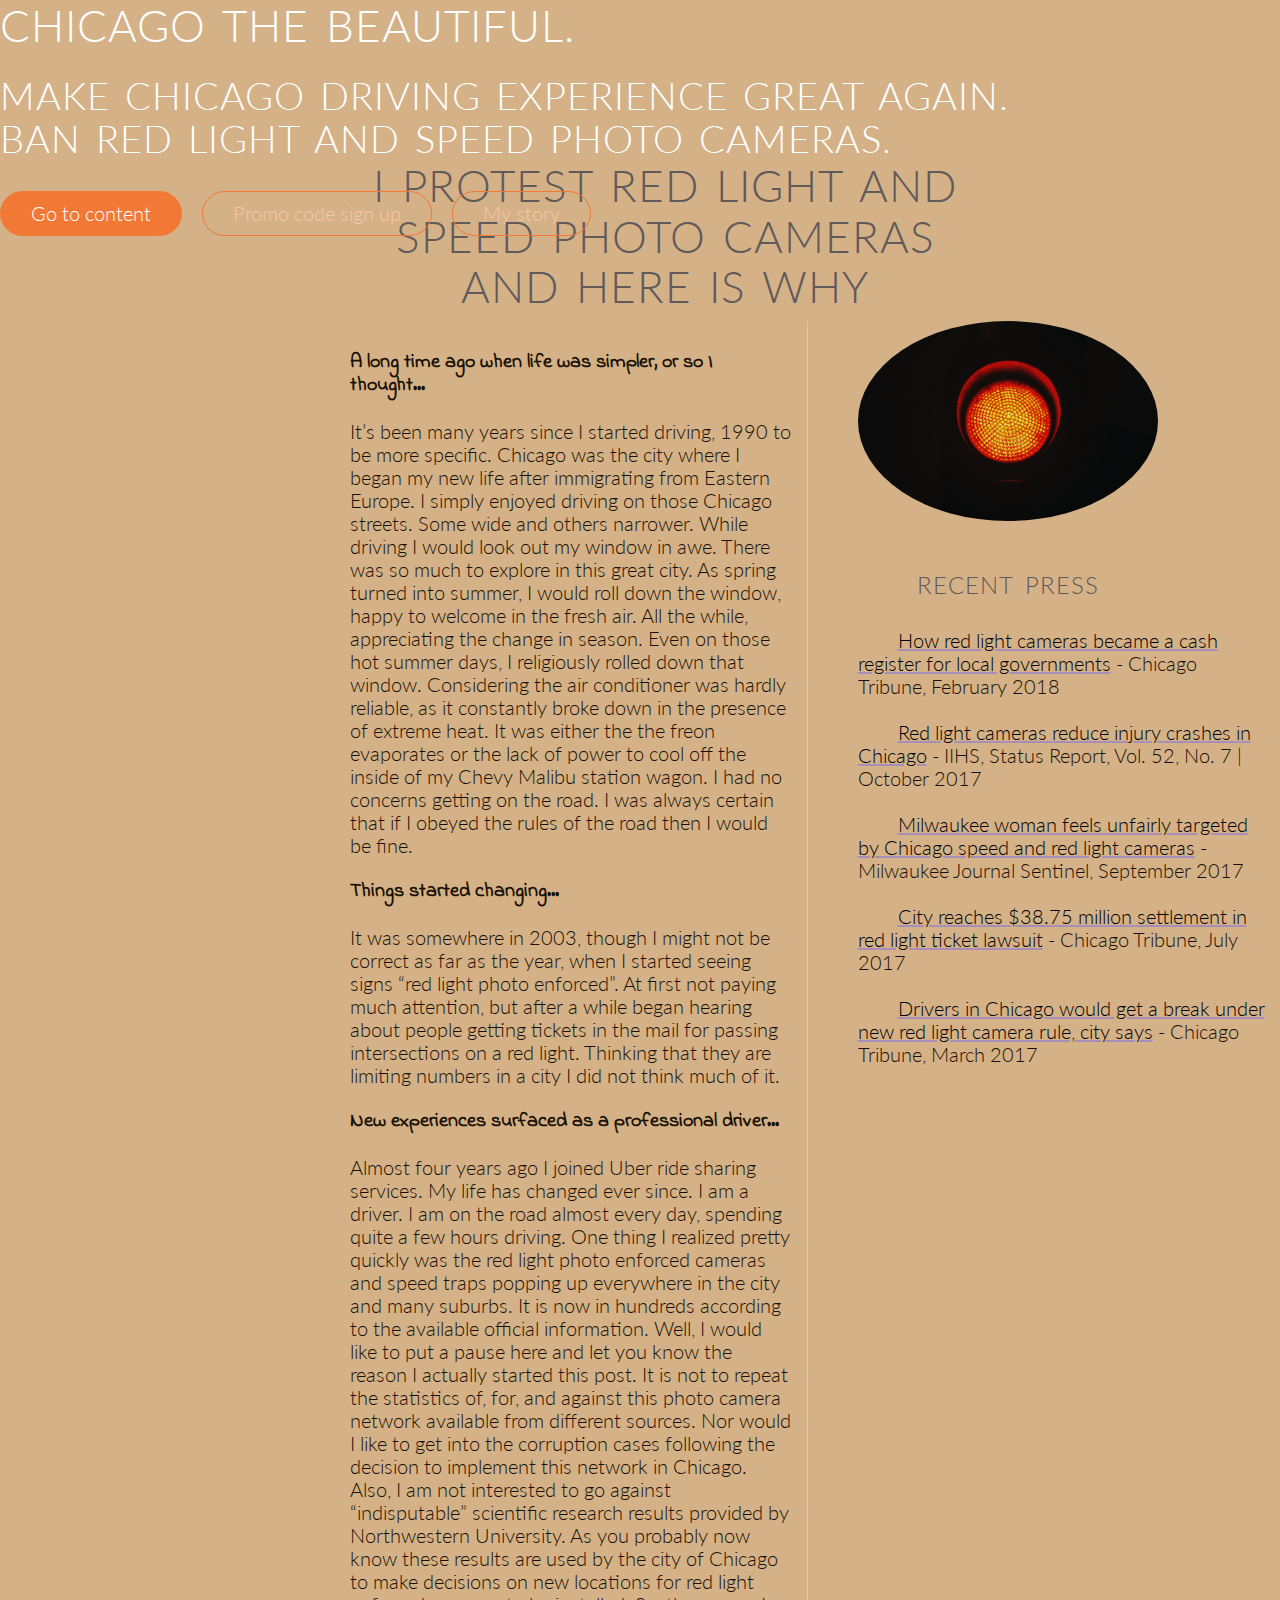
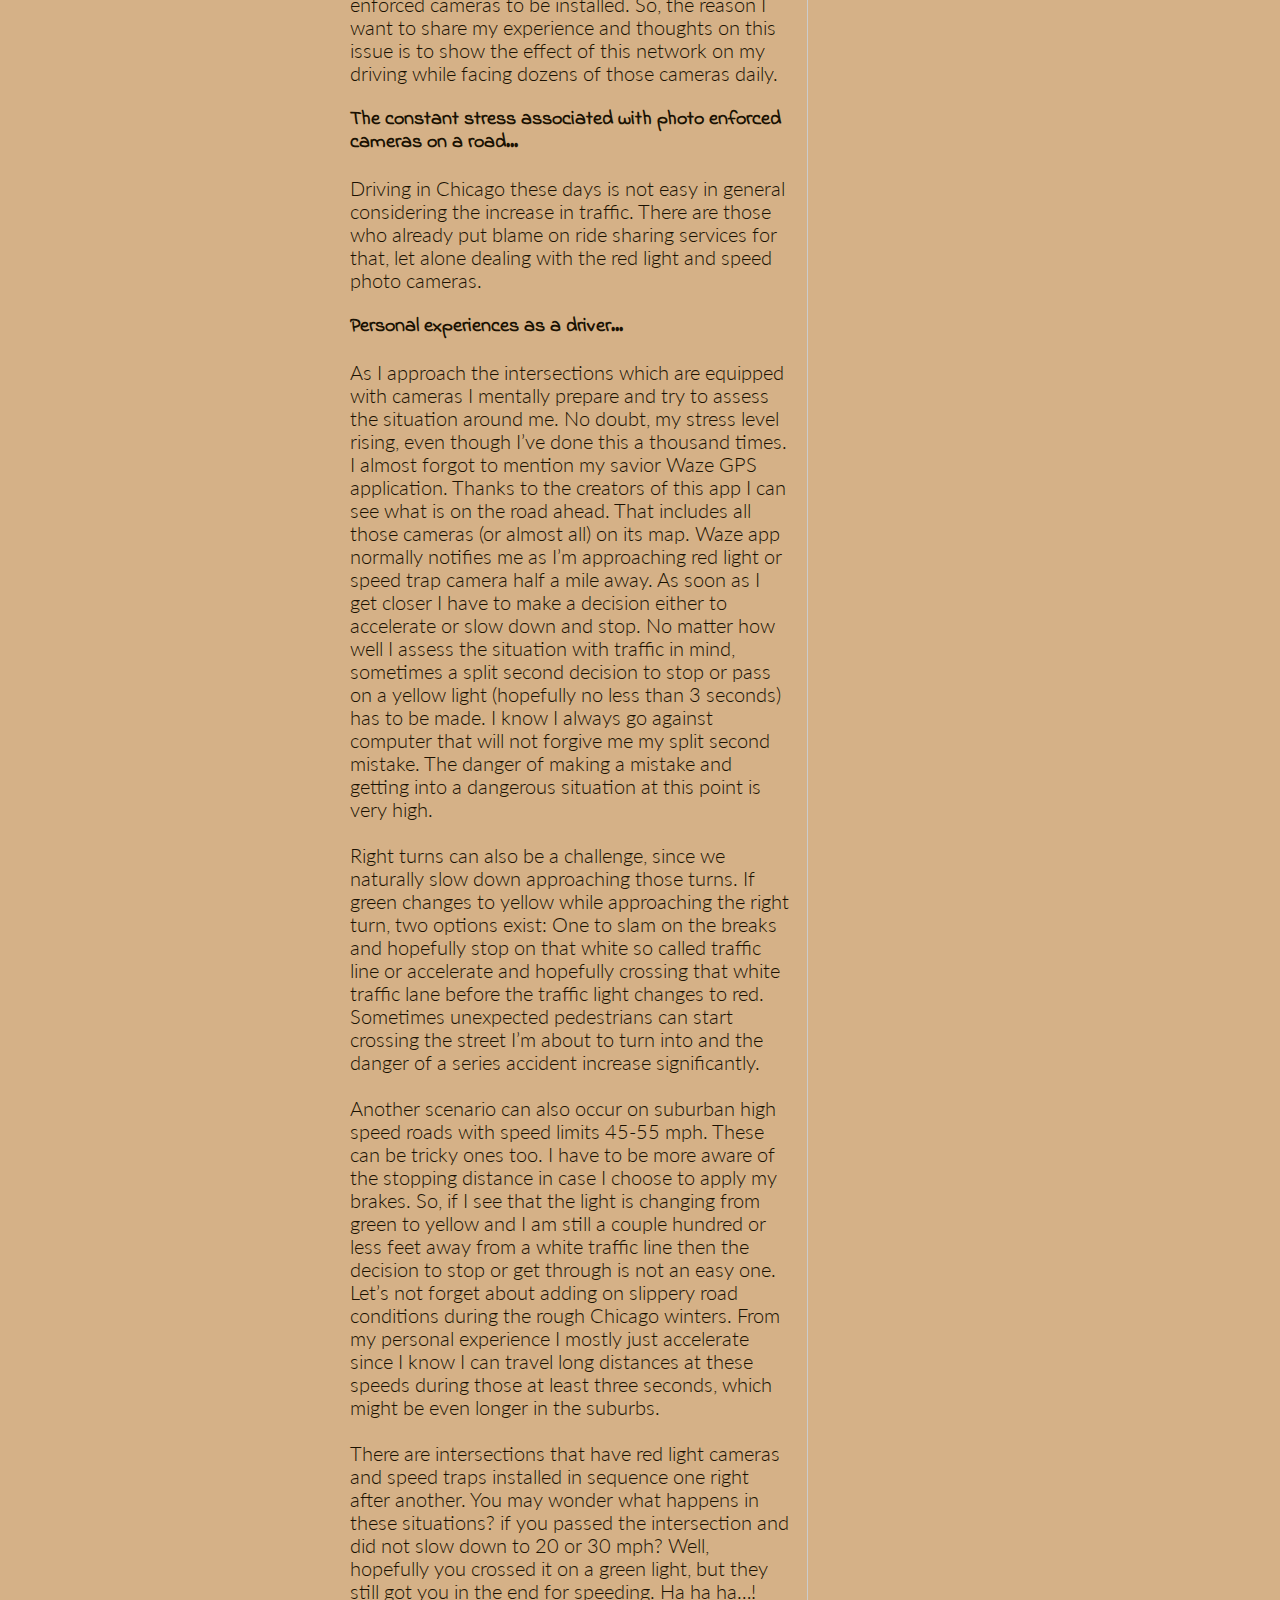
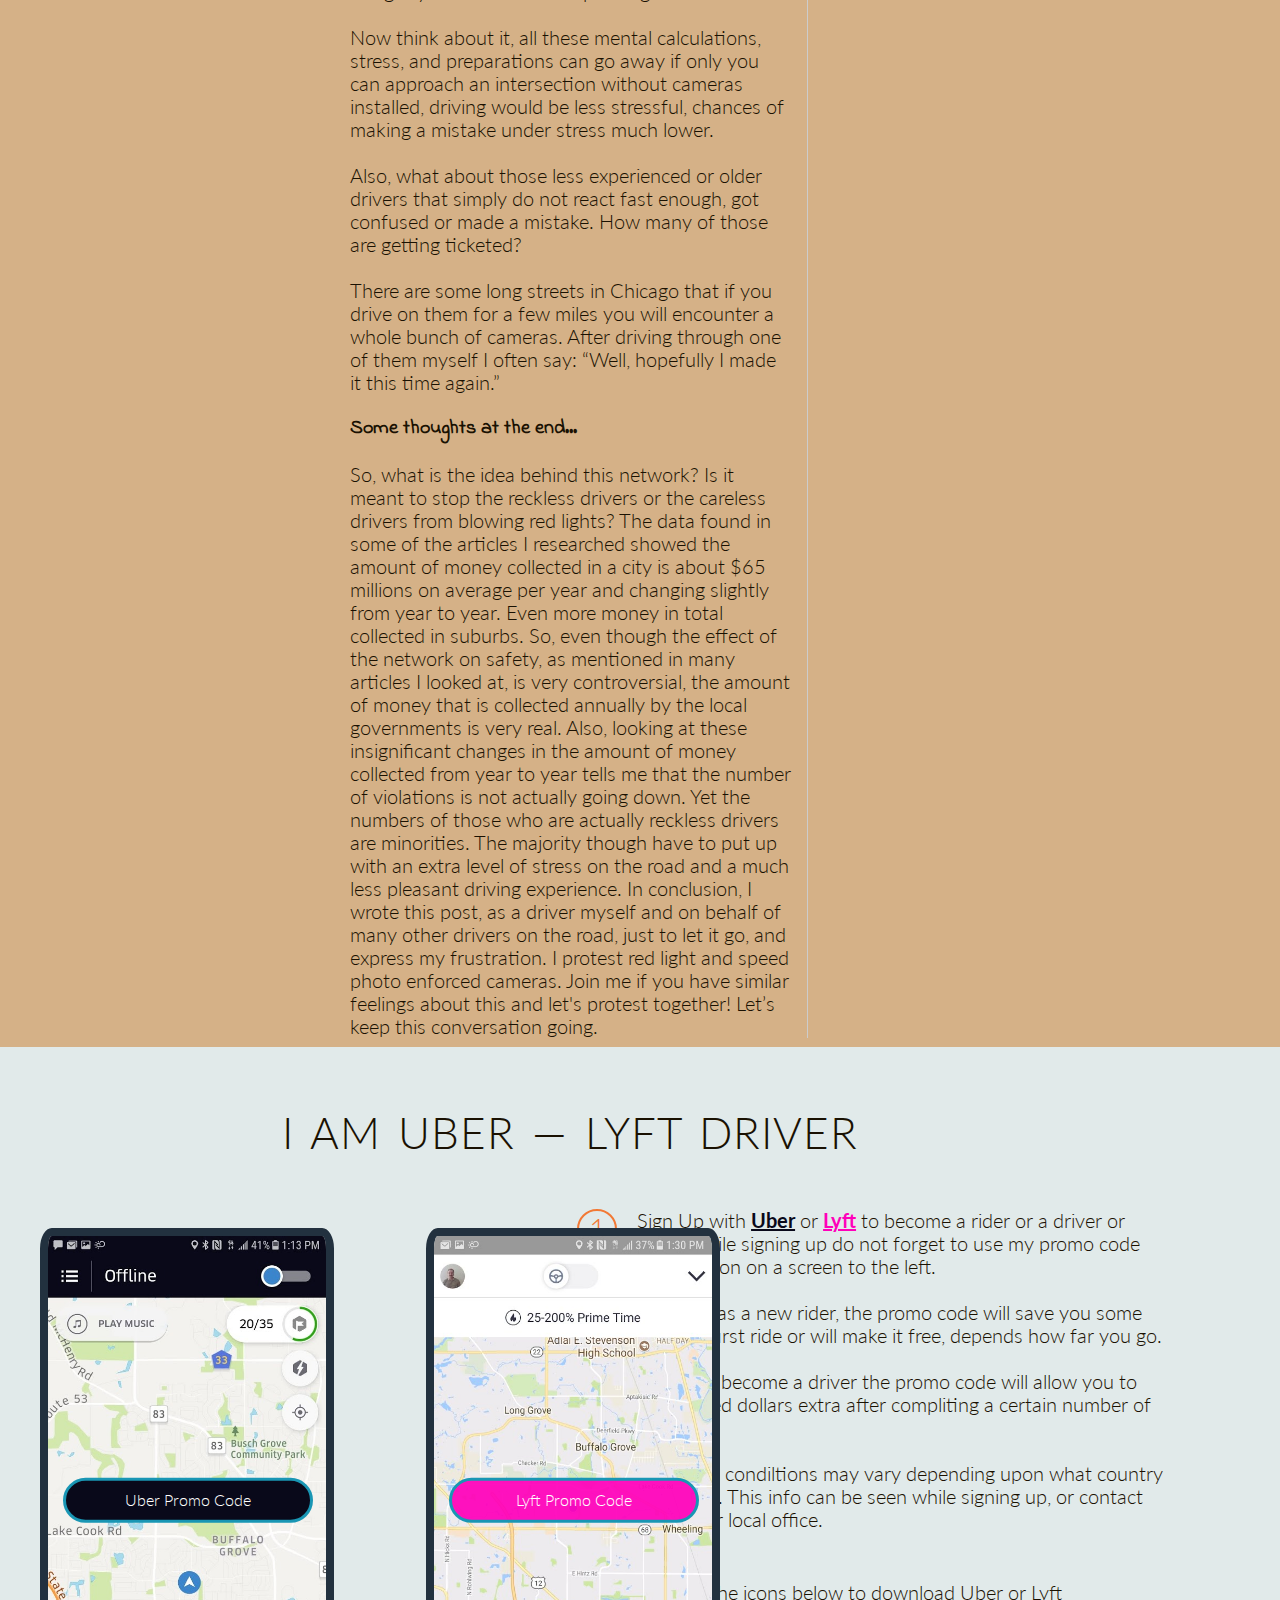
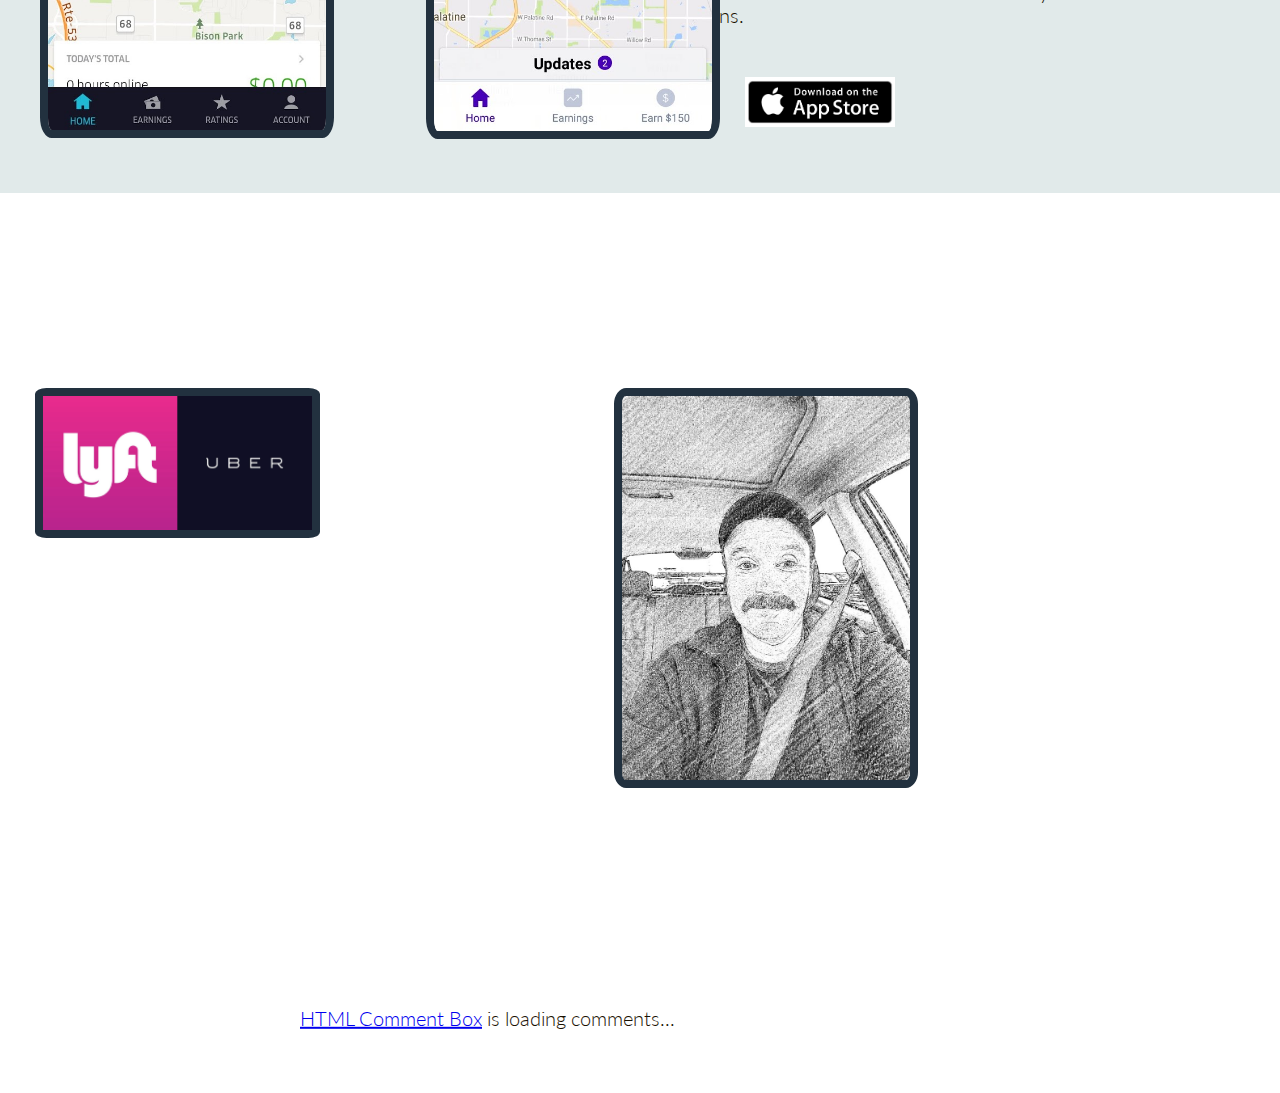
==== commit 9b631ed1: "Add files via upload" ====
--- a/index.html
+++ b/index.html
@@ -28,9 +28,9 @@
     </head>
     <body>
         
-     <div id="parent">
-        <header id="child">
-            <div class=chicago-text-box>
+     
+        <header id="parent">
+            <div id="child" class=chicago-text-box>
                 <h1>Chicago the Beautiful.</h1><br><h5>Make Chicago Driving Experience Great Again.<br>Ban Red Light and Speed Photo Cameras.</h5>
                  <a class="btn btn-full js--scroll-to-content" href="#">Go to content</a>
                  <a class="btn btn-ghost js--scroll-to-promo-code" href="#">Promo code sign up</a>
@@ -38,7 +38,7 @@
             </div>        
         
         </header>
-      </div>  
+       
          
         <div id="parent"> <!-- Borders whole section -->
             
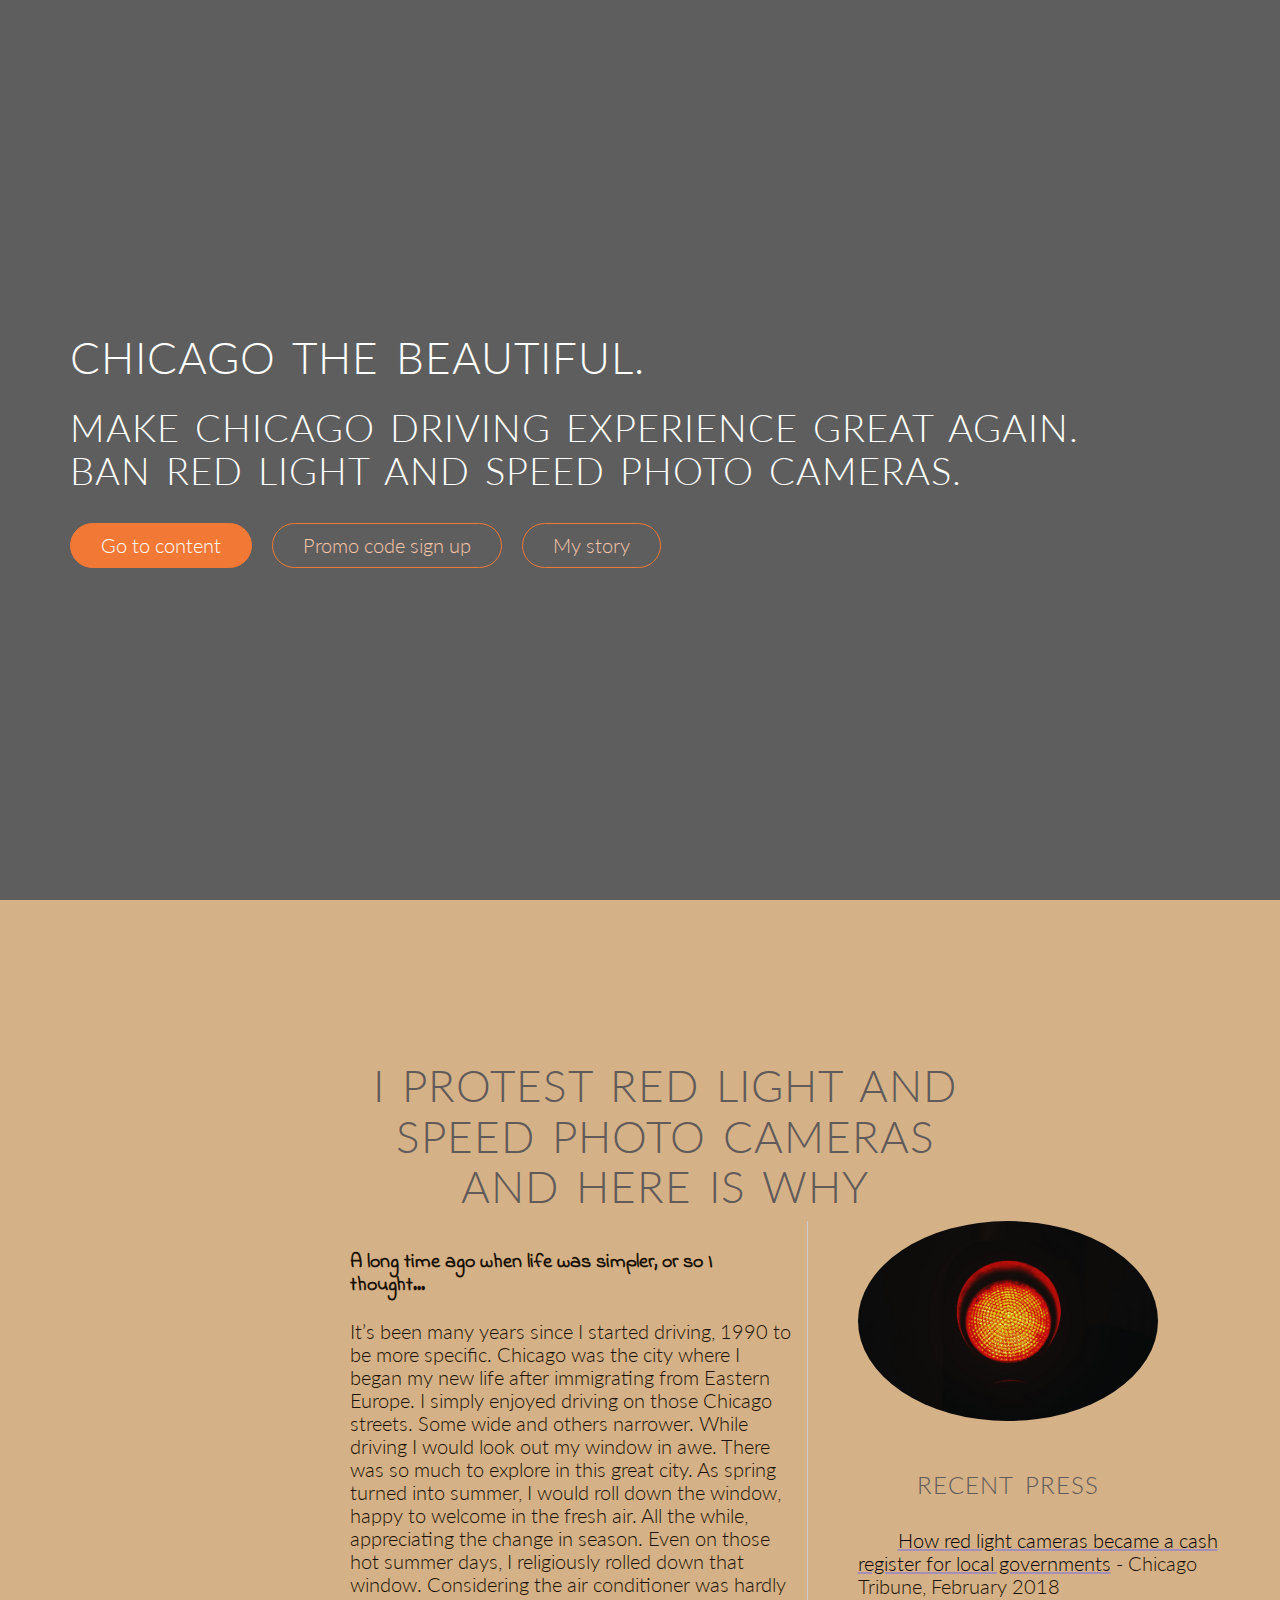
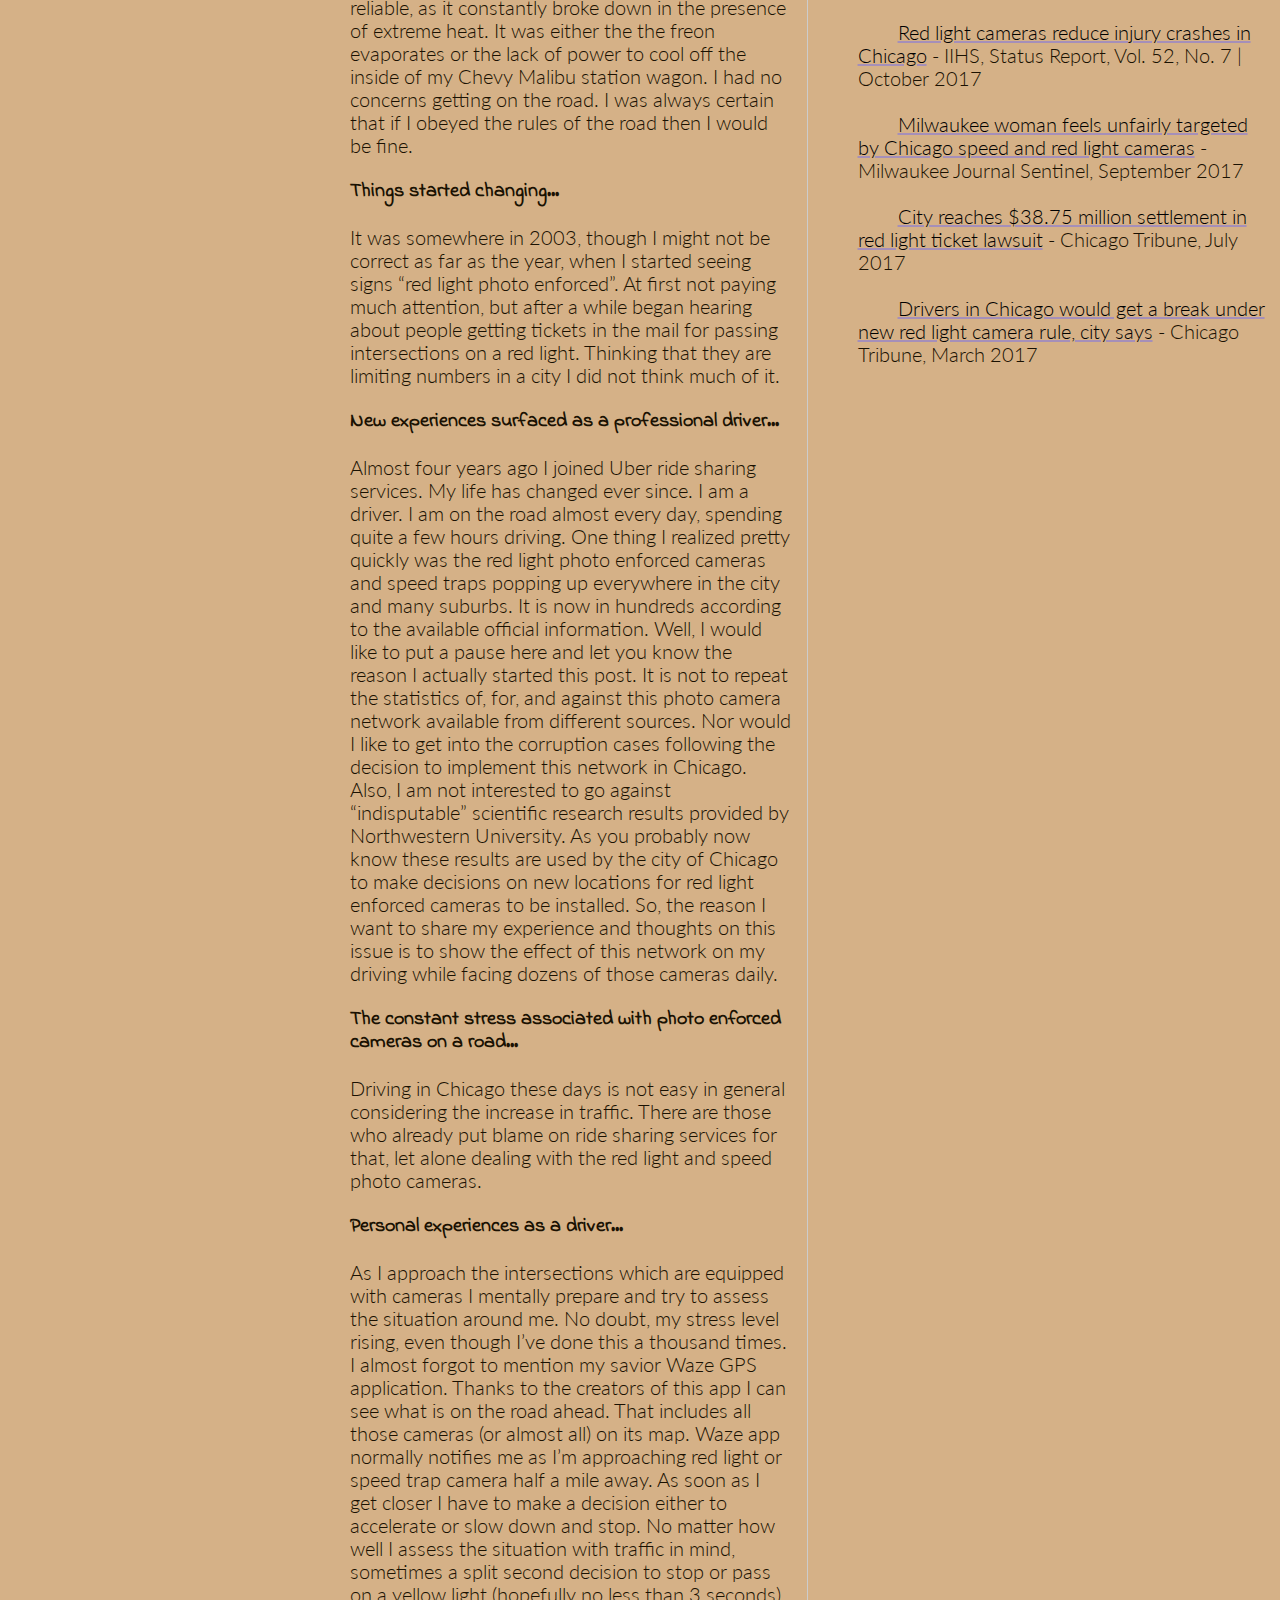
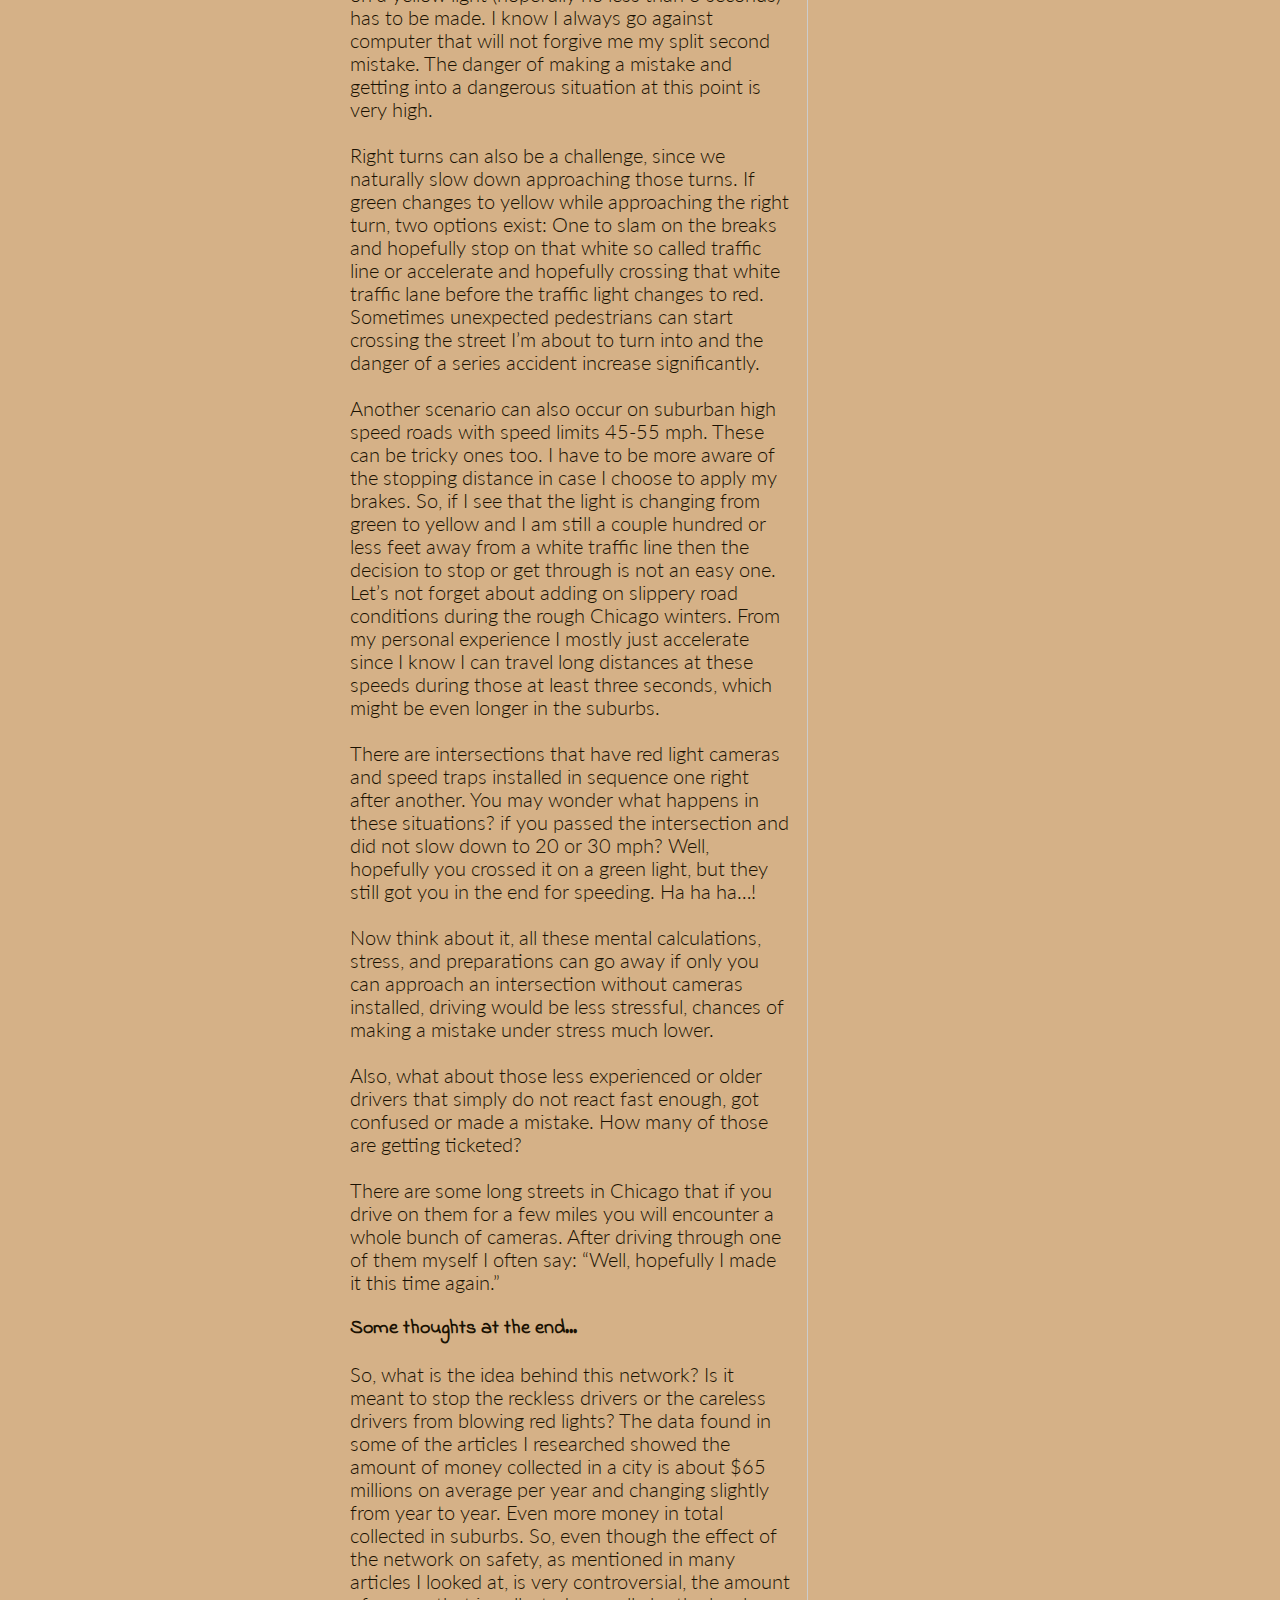
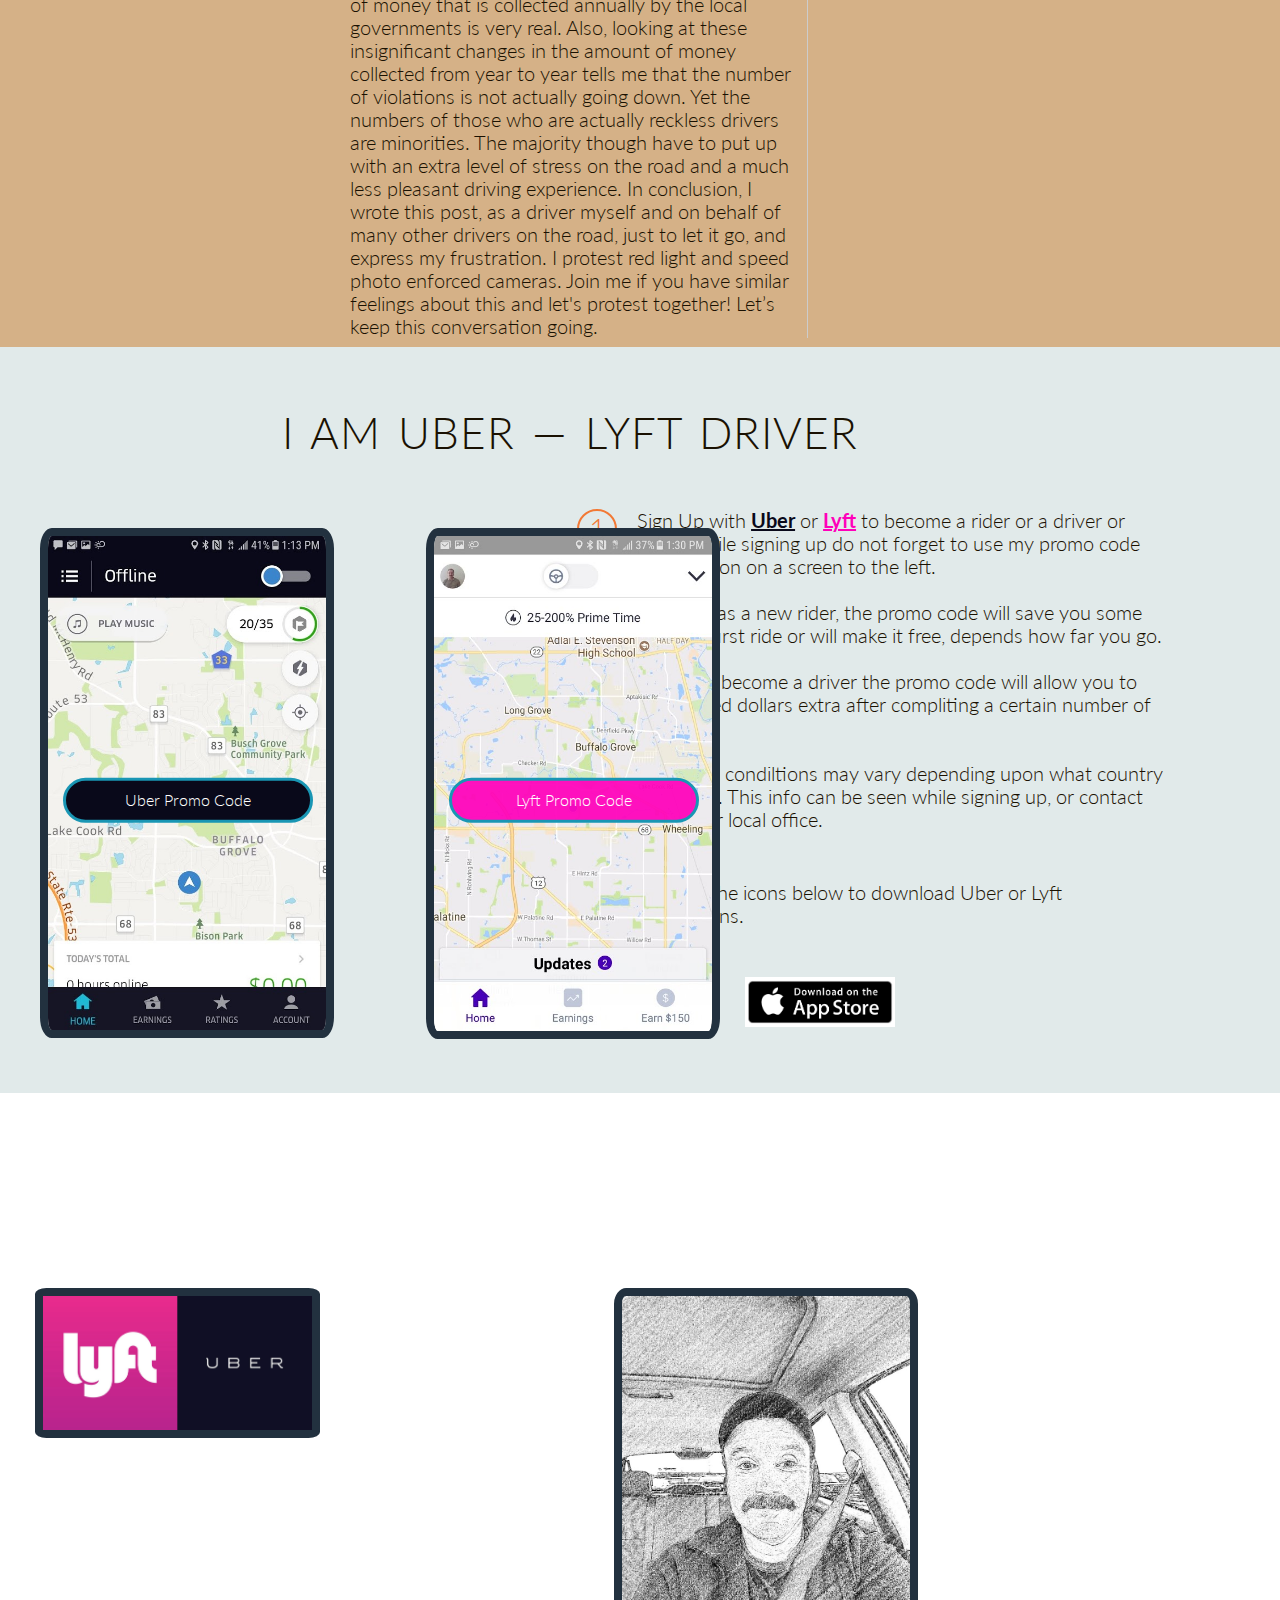
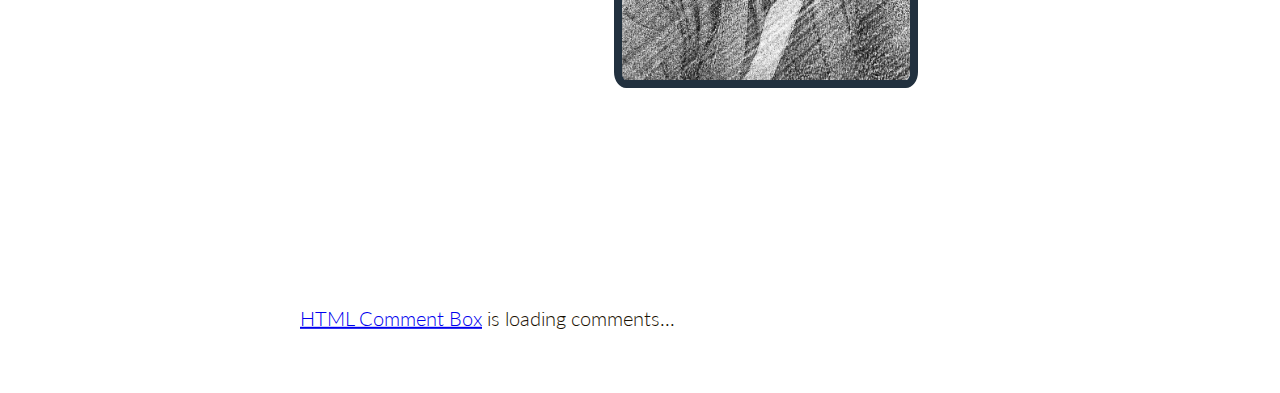
==== commit 7e7284a4: "Add files via upload" ====
--- a/index.html
+++ b/index.html
@@ -29,8 +29,8 @@
     <body>
         
      
-        <header id="parent">
-            <div id="child" class=chicago-text-box>
+        <header>
+            <div class=chicago-text-box>
                 <h1>Chicago the Beautiful.</h1><br><h5>Make Chicago Driving Experience Great Again.<br>Ban Red Light and Speed Photo Cameras.</h5>
                  <a class="btn btn-full js--scroll-to-content" href="#">Go to content</a>
                  <a class="btn btn-ghost js--scroll-to-promo-code" href="#">Promo code sign up</a>
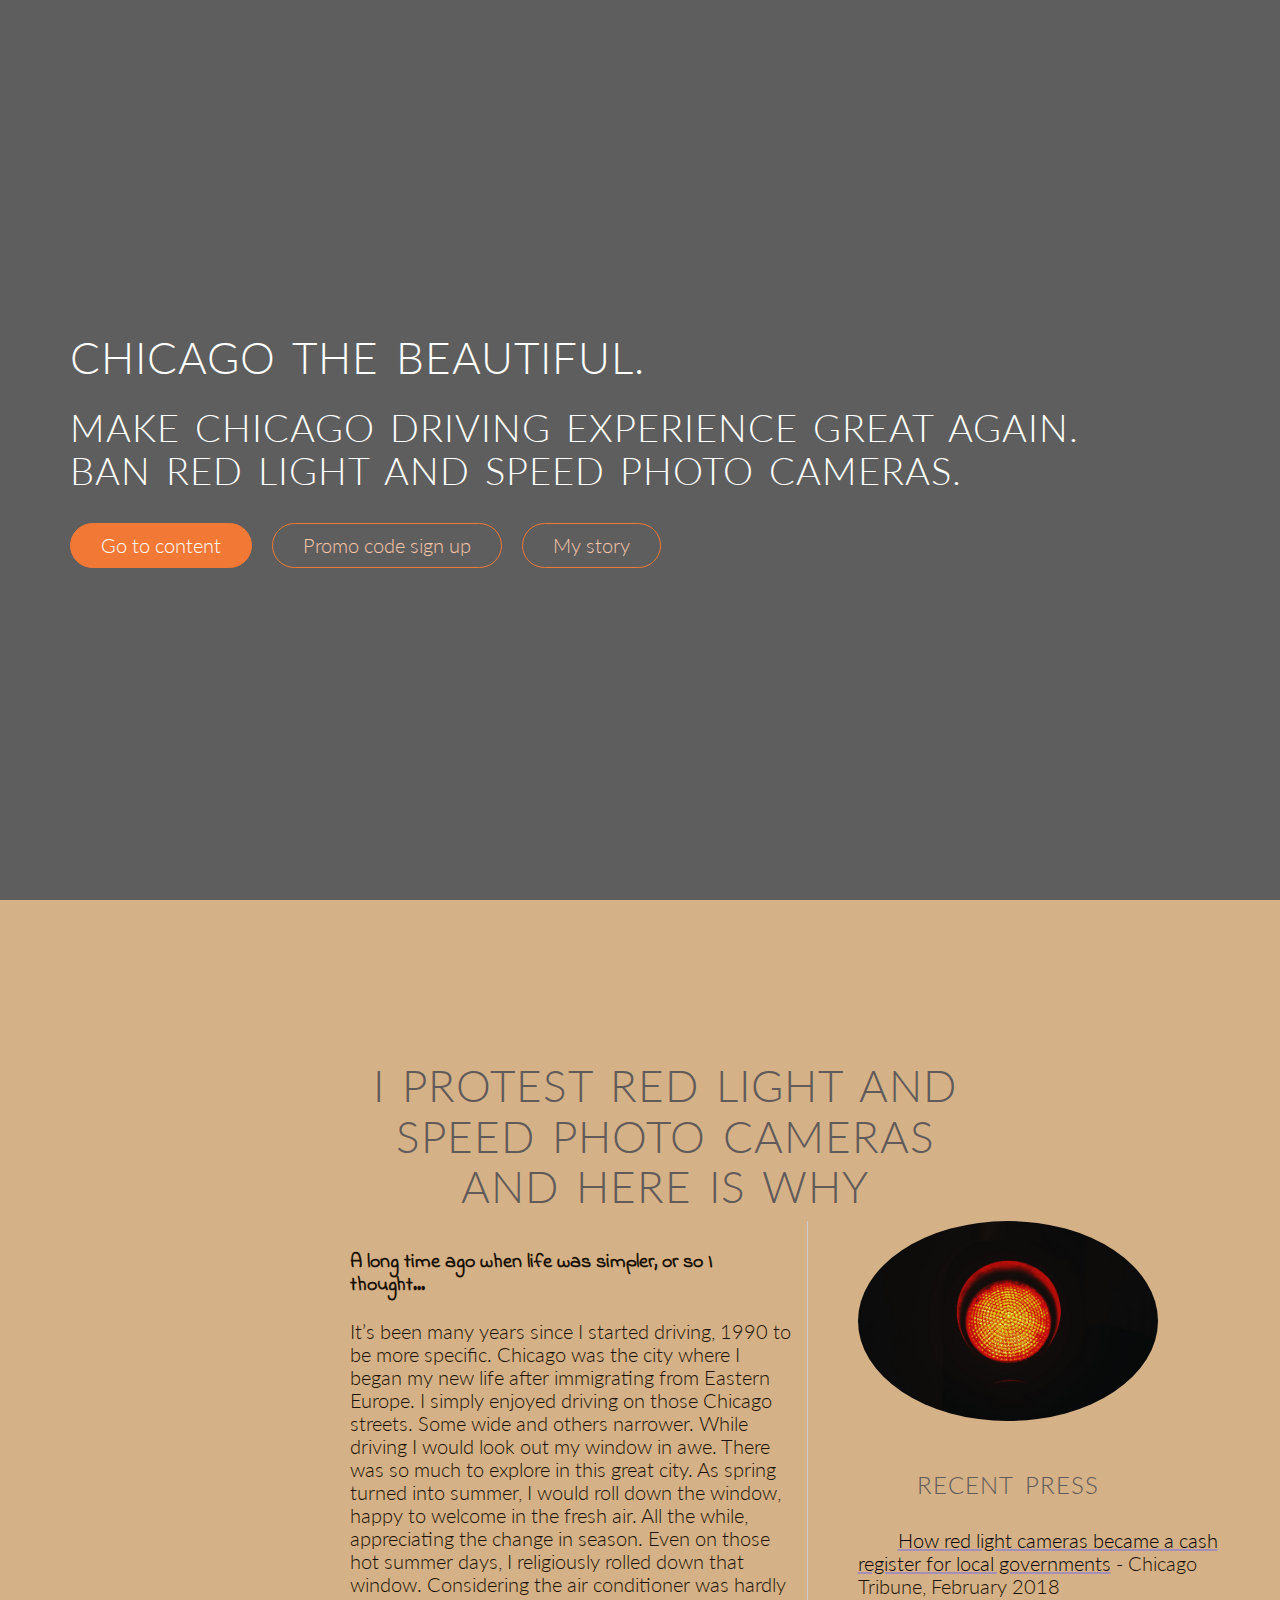
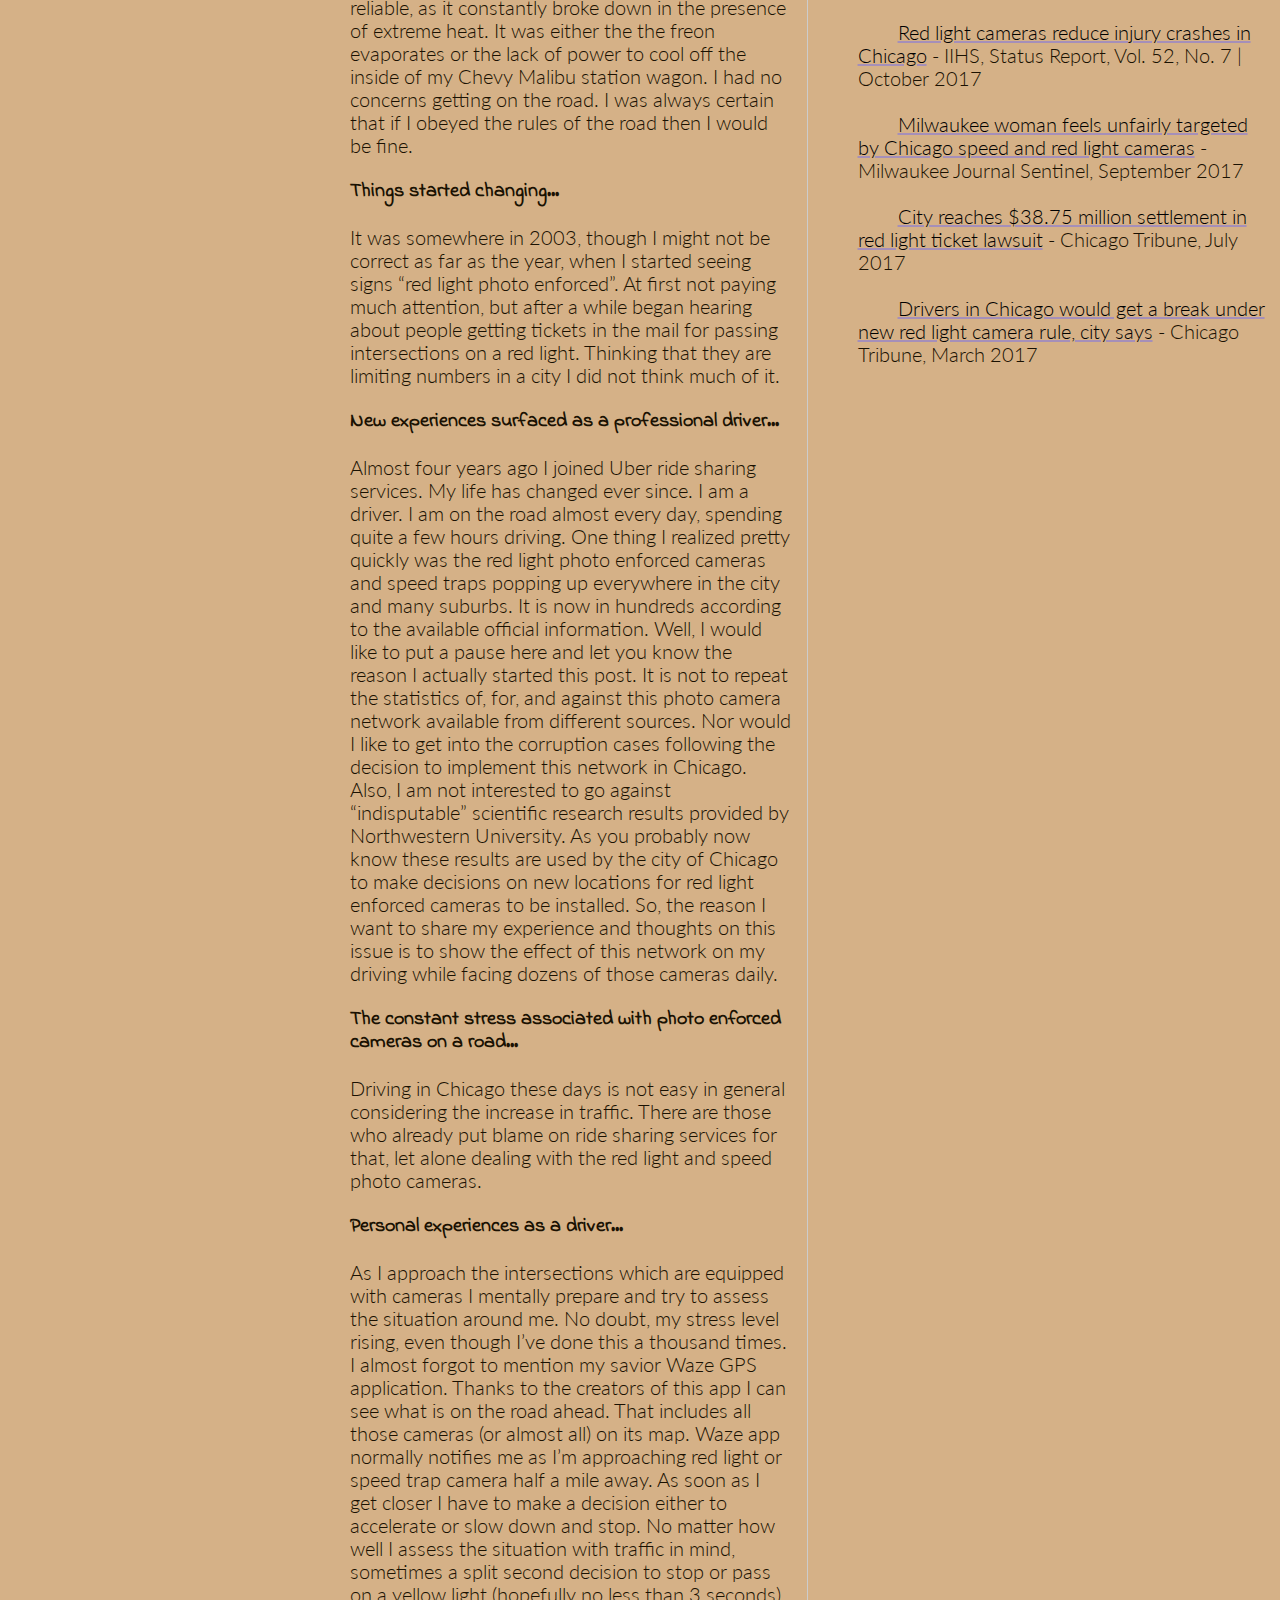
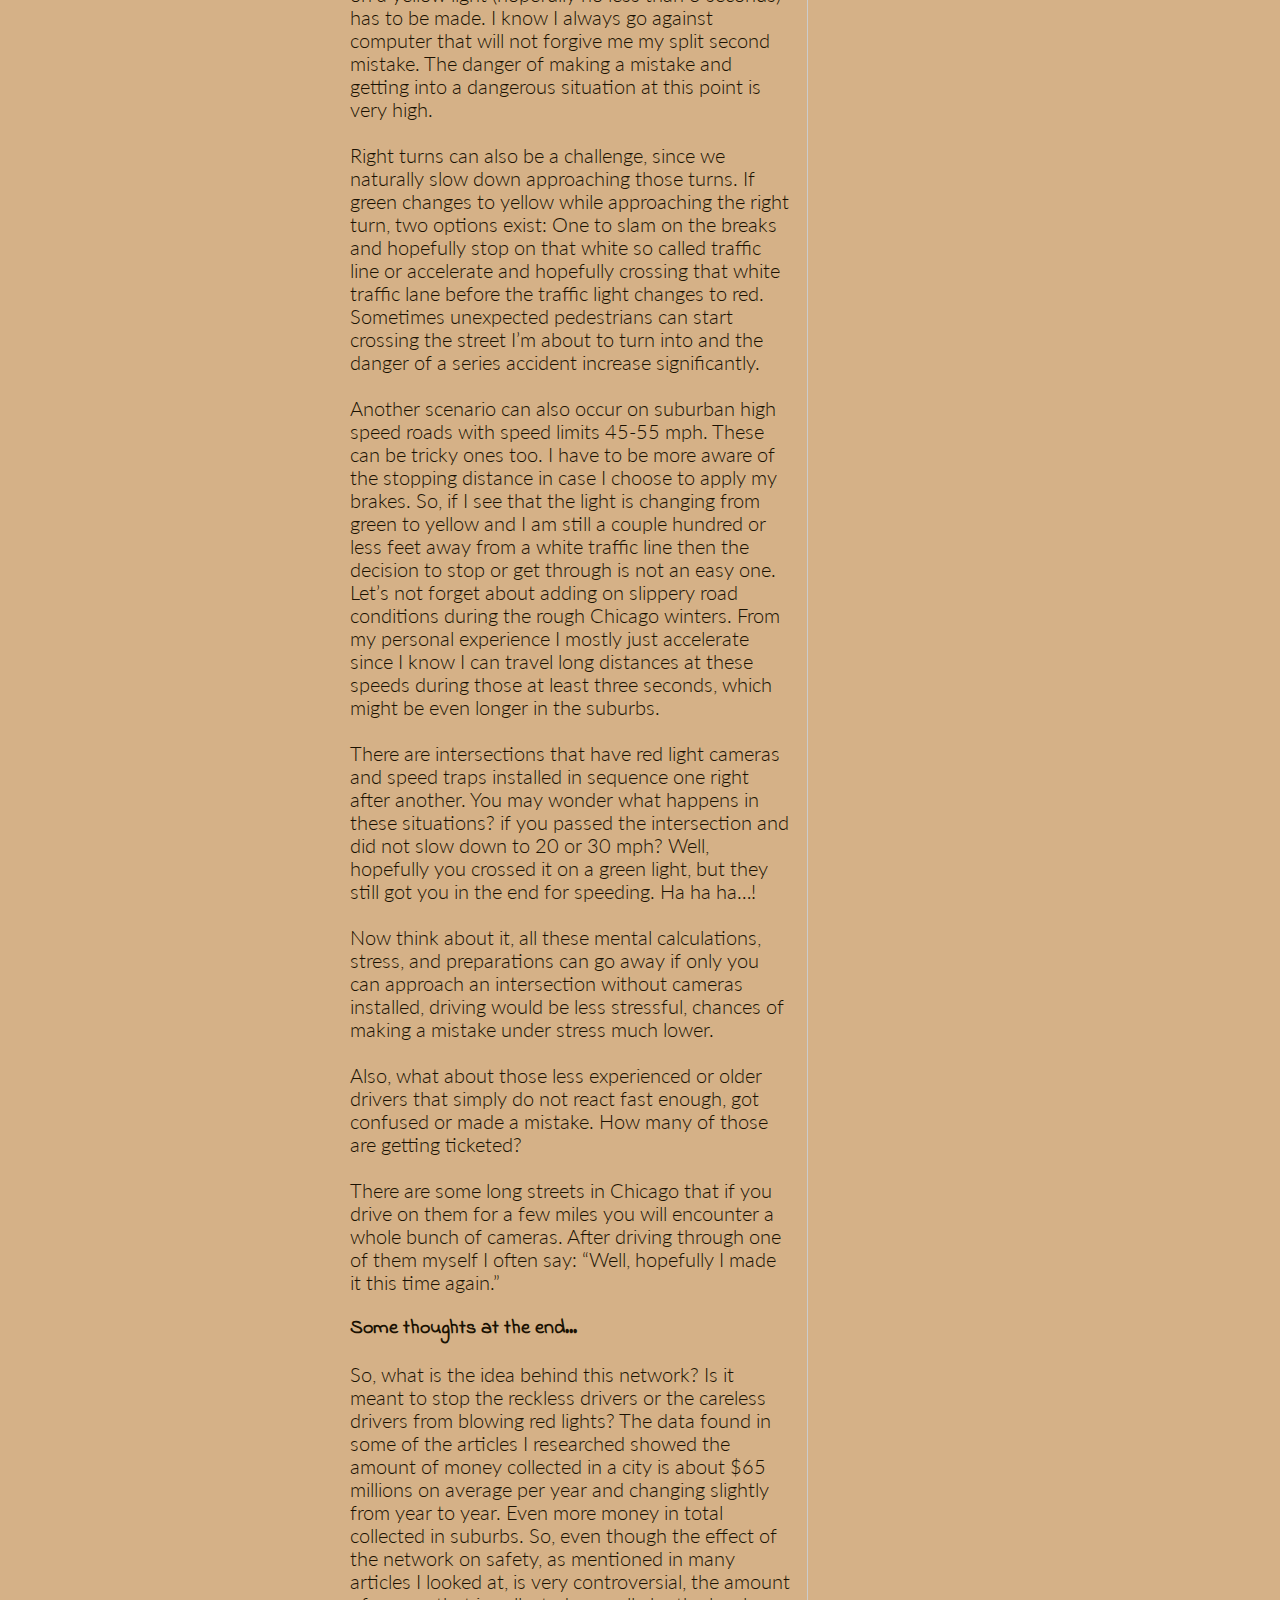
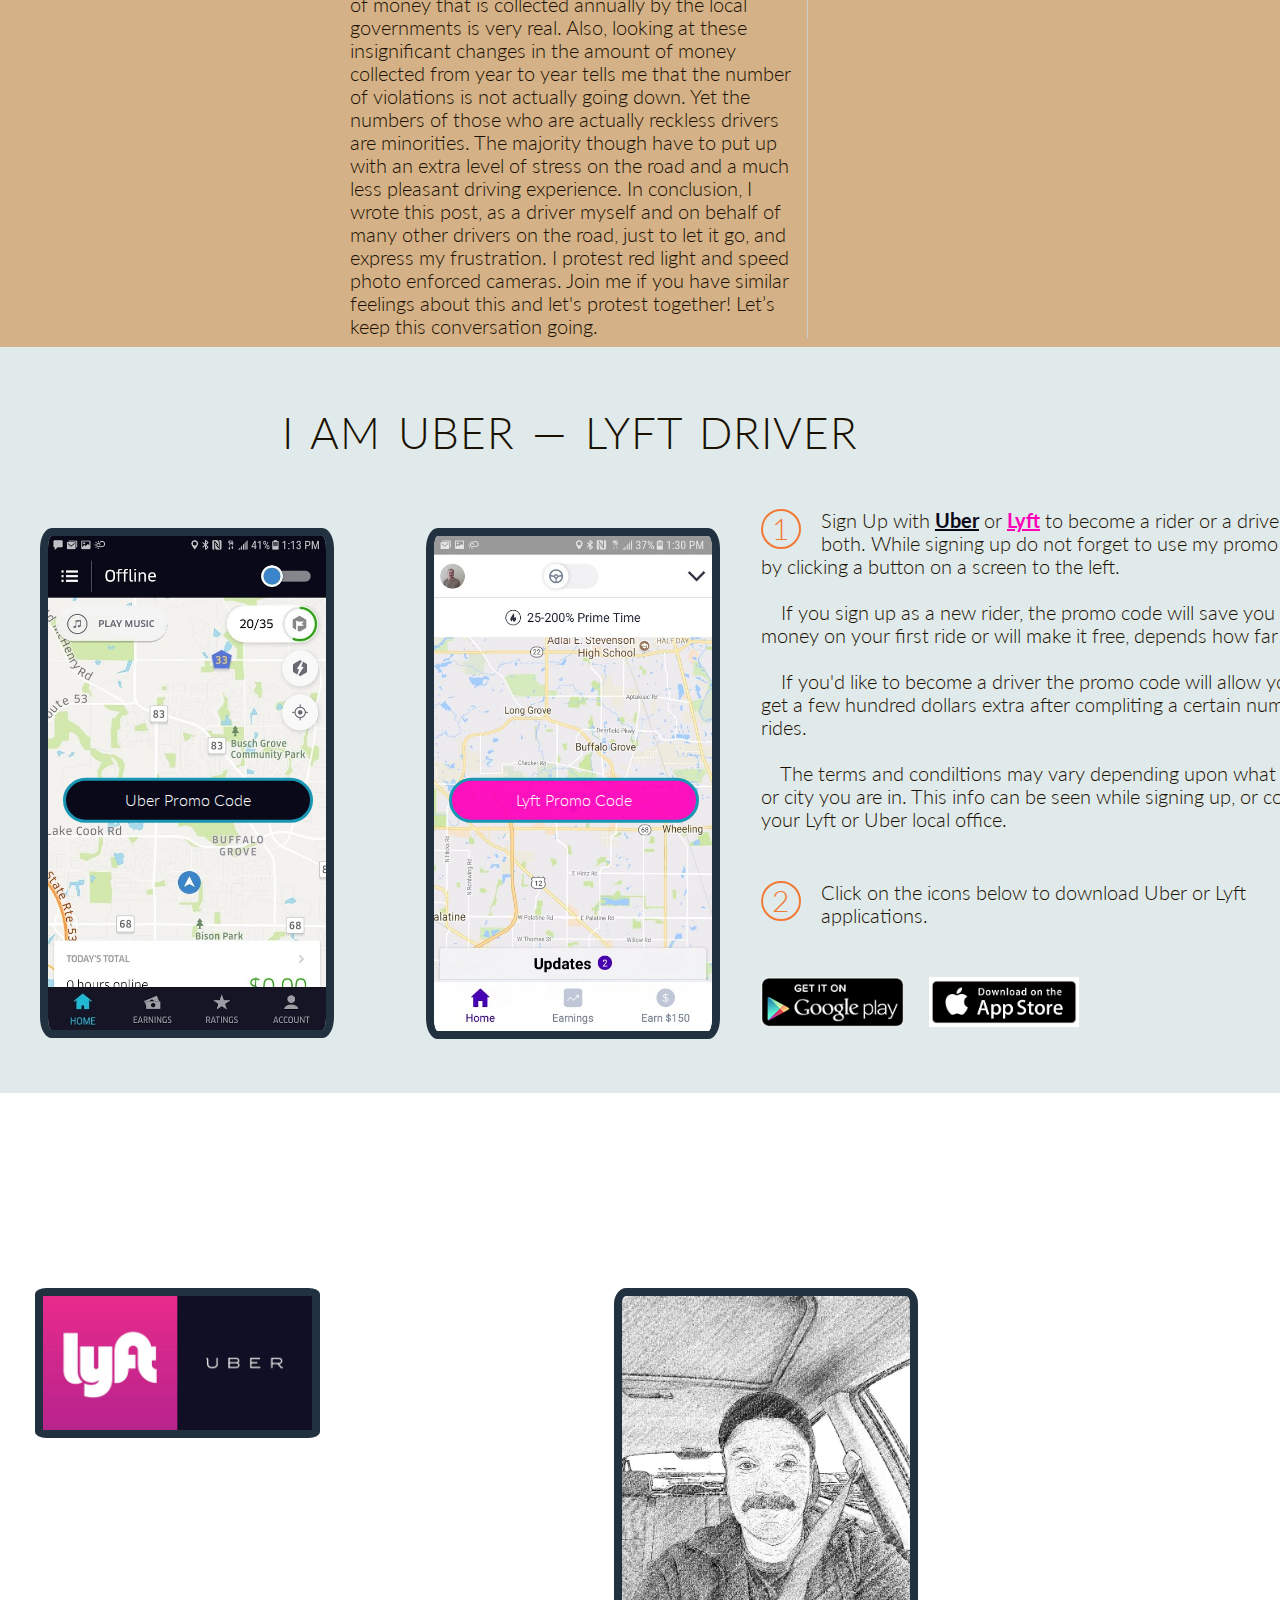
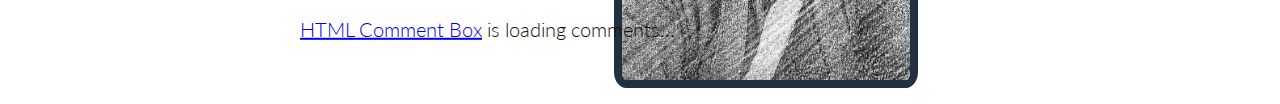
==== commit be683c2d: "Add files via upload" ====
--- a/index.html
+++ b/index.html
@@ -202,8 +202,10 @@
        
         </section>
     </div>
+    
         <!-- New Uber and Lyft Section --> 
-        <section class="section-uberlyft-add">
+    <div id="parent">
+        <section id="child" class="section-uberlyft-add">
             <div class="row">
                 <h3 class="section-name">It is time to get in a car and enjoy the ride!</h3>
             </div>
@@ -218,6 +220,7 @@
             </div>            
        
         </section>
+    </div>
     
     <!-- Comments Section --> 
     <section class="comments">
--- a/resources/css/queries.css
+++ b/resources/css/queries.css
@@ -14,6 +14,7 @@
 */
 
 /* Large laptop to desktop: from 1200 to 1367px (Our one row defined as 1140px wide*/
+/* My Laptop size*/
 @media only screen and (max-width: 1367px) {
     
    /* Section topic includes header: "I Protest red light and speed photo cameras and here is why" */
@@ -62,7 +63,7 @@
     
     .signup-steps {
         margin-bottom: 50px;
-        margin-left: -53%;    
+        margin-left: -3%;    
         width: 160%;
     }
 
@@ -80,6 +81,7 @@
 }  
 
 /* Large tablet to small desktop: from 1024 to 1200px (Our one row defined as 1140px wide*/
+/* My Tablet Size*/
 @media only screen and (max-width: 1200px) {  
         
         /* Header including text and Chicago main picture */
@@ -237,8 +239,8 @@
         
         /* allows to control the scroll bars or hide them, get rid of the secon scroll bar */
     } 
-
-    
+    
+       
     /* Header including text first part or headings to be reused */
     h1 {    
         font-size: 100%;
@@ -341,6 +343,15 @@
     height: 250px;
     margin-top: 15px;
     margin-left: 90px;
+    margin-bottom: 20px;
+}
+    
+/* Comments Section */
+.fields {
+  transform: translate(30%, 60%);  
+  margin-top: -160px;
+  margin-bottom: 60px;  
+  width: 250px;
 }
 
     
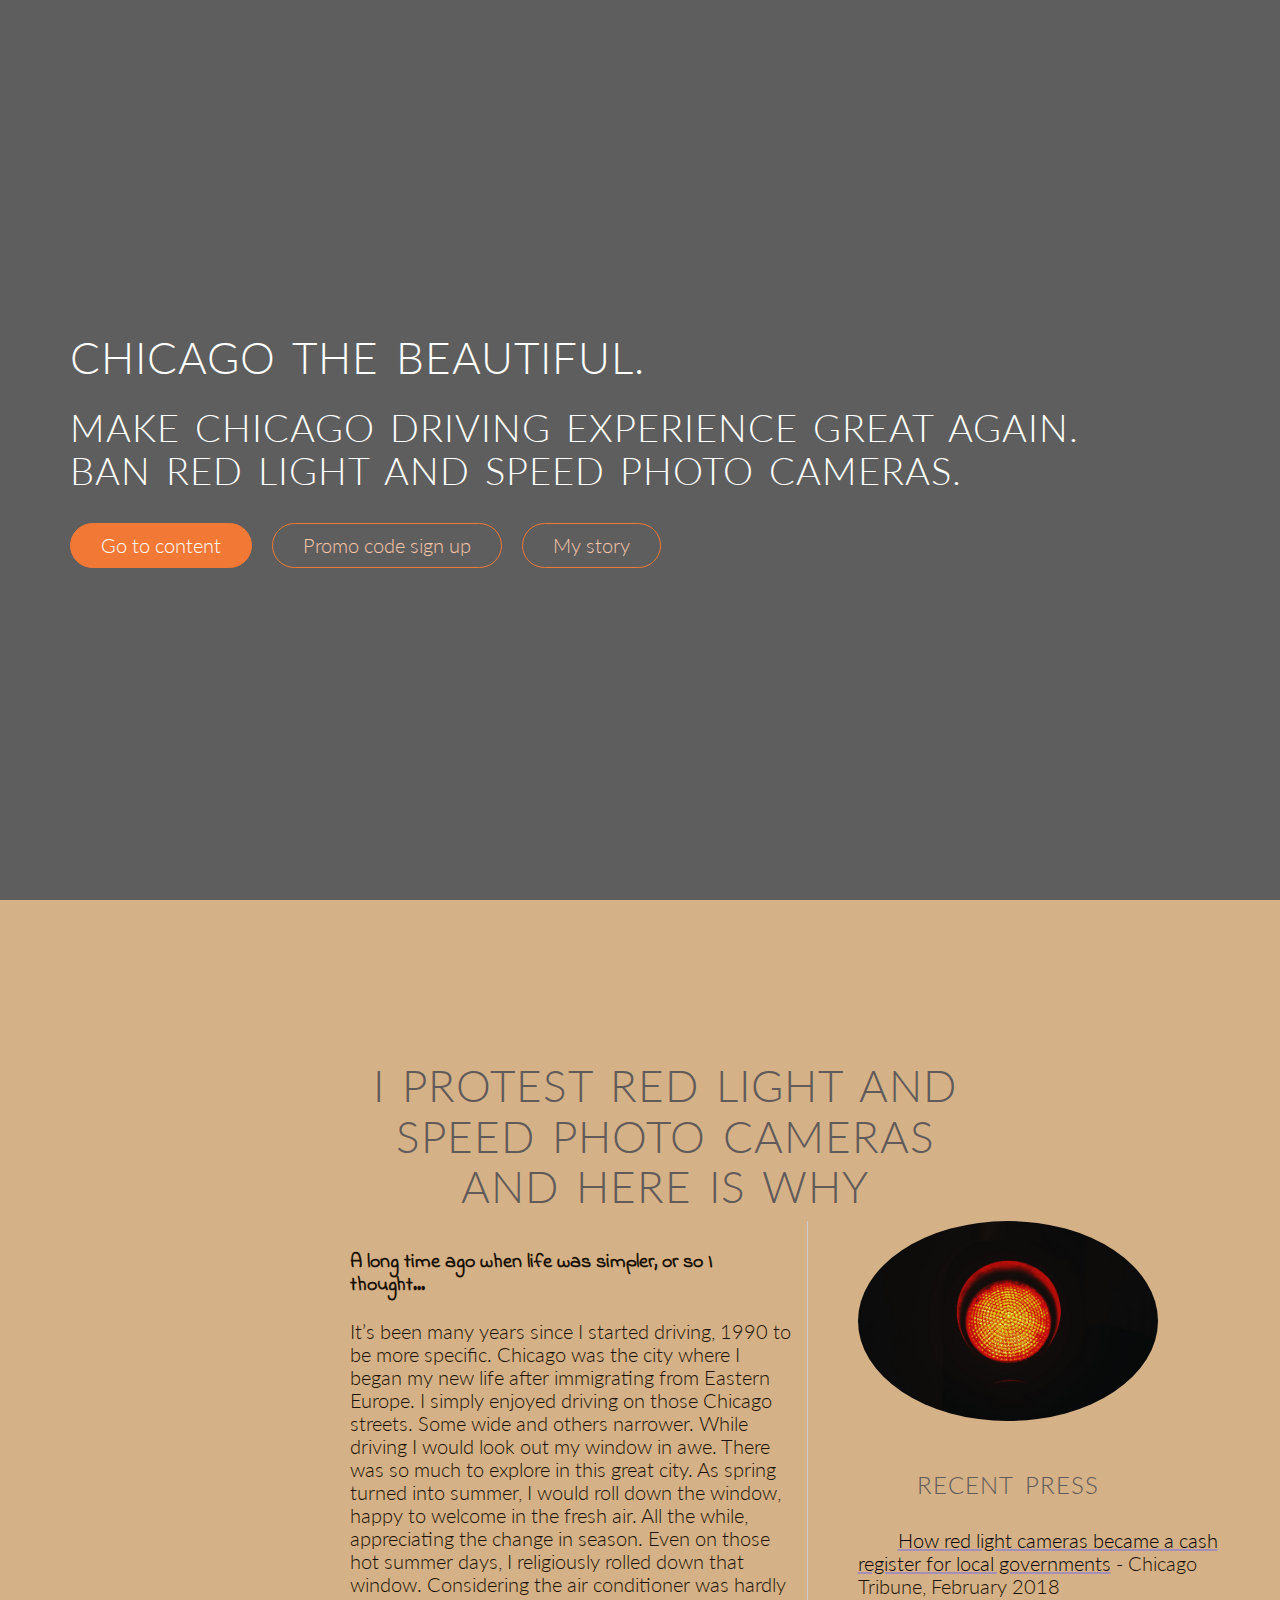
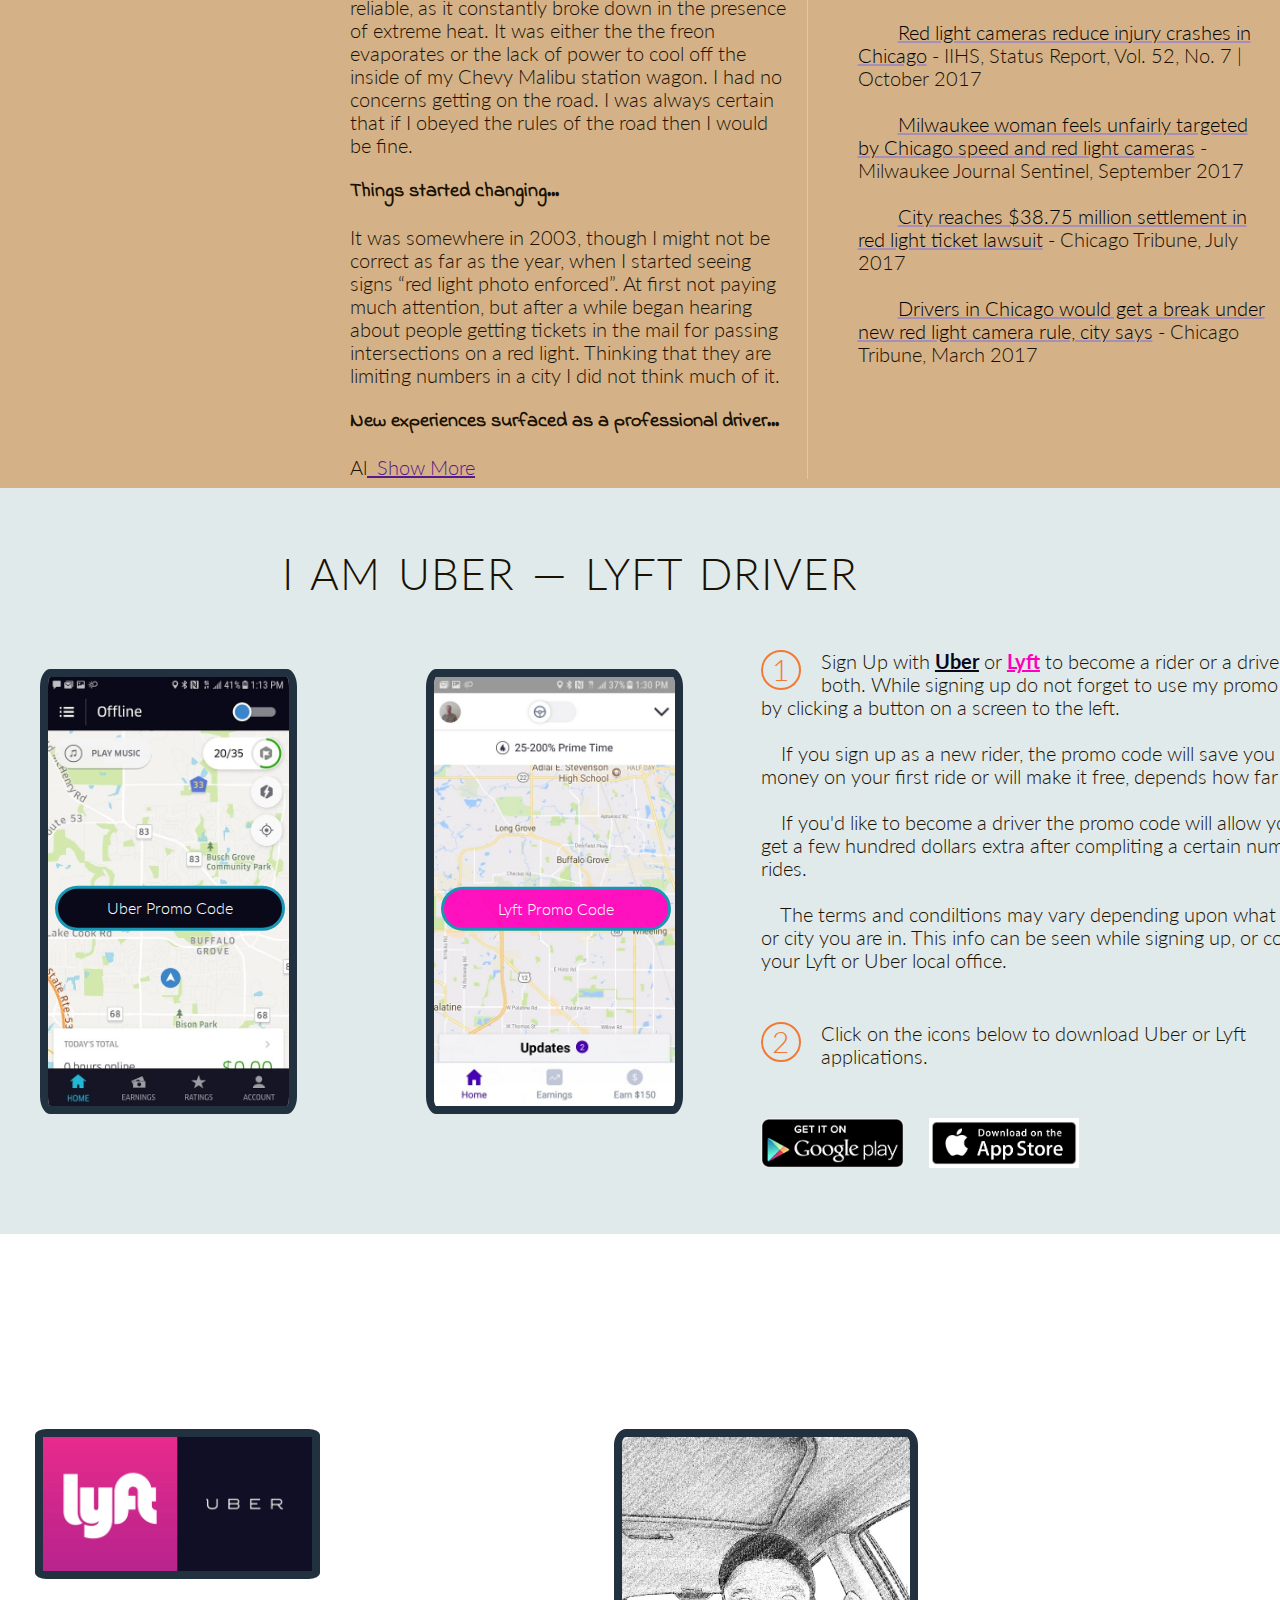
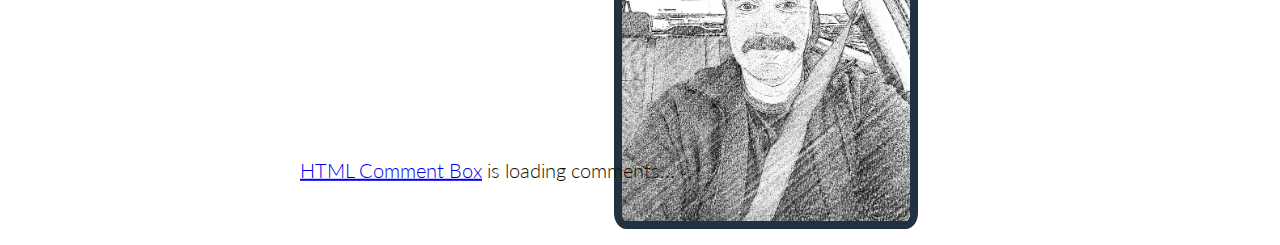
==== commit c5836742: "Add files via upload" ====
--- a/index.html
+++ b/index.html
@@ -23,7 +23,36 @@
         
         <link href="https://fonts.googleapis.com/css?family=Indie+Flower|Kavivanar|Shadows+Into+Light" rel="stylesheet">
         
-                
+           <!-- Use these jQuery ink to set up jQuery script for "Read More" -->
+        <script src="https://ajax.googleapis.com/ajax/libs/jquery/1.12.4/jquery.min.js"></script>
+        
+        <!-- Use these jQuery ink to set up jQuery script for "Read More" -->
+        <script src="resources/js/script.js"></script>
+        
+        <!-- Script for "Read More" jQuery-->
+        <script>
+            $(document).ready(function(){
+                var readMoreHtml = $(".read-more").html();
+                var lessText = readMoreHtml.substr(0, 1700);
+                
+                if(readMoreHtml.length > 1700){
+                    $(".read-more").html(lessText).append("<a href='' class='read-more-link'>&nbsp Show More</a>");
+                } else {
+                    $(".read-more").html(readMoreHtml);                    
+                }
+                
+                $("body").on("click", ".read-more-link", function(event){
+                    event.preventDefault();
+                    $(this).parent(".read-more").html(readMoreHtml).append("<a href='' class='show-less-link'>&nbsp Show Less</a>")
+                });
+                
+                $("body").on("click", ".show-less-link", function(event){
+                    $(this).parent(".read-more").html(readMoreHtml.substr(0, 1700)).append("<a href='' class='show-more-link'>&nbsp Show More</a>")
+                });
+            });
+        </script>
+        
+        
         <title>UberBlogger</title>    
     </head>
     <body>
@@ -50,7 +79,14 @@
                 </div> 
                 
                 <div class="row"> 
+                    
+                    
                     <div class="col span-1-of-2 content-topic">
+                        
+                      <!-- "Read More" -->
+                      <div class="read-more"> 
+                        
+                        
             <p class="main-text"><h4>A long time ago when life was simpler, or so I thought...</h4><br>
                 
 <!-- See Sec 3 Lec 61 Developer Course for relative, fixed and absolute positioning also overlapping.  -->
@@ -103,8 +139,9 @@
  In conclusion, I wrote this post, as a driver myself and on behalf of many other drivers on the road, just to let it go, and express my frustration. 
  I protest red light and speed photo enforced cameras. Join me if you have similar feelings about this and let's protest together! Let’s keep this conversation going.
    
-            </p>        
-   <!--      </div> -->
+            </p>
+           <!--"Read More" -->              
+              </div> 
       </div> 
       
                 <div class="col span-1-of-2 links-box">      
@@ -204,7 +241,7 @@
     </div>
     
         <!-- New Uber and Lyft Section --> 
-    <div id="parent">
+    <div id="parent"> 
         <section id="child" class="section-uberlyft-add">
             <div class="row">
                 <h3 class="section-name">It is time to get in a car and enjoy the ride!</h3>
--- a/resources/css/queries.css
+++ b/resources/css/queries.css
@@ -43,23 +43,52 @@
         margin-bottom: 40px;        
     }
     
-    .uber-app-screen {
-        width: 60%;
-        margin-left: 10%;
-    }
-    
+        
+    .container {
+  position: relative;
+  width: 70%;
+  max-width: 300px;
+}
+
+.container img {
+  width: 100%;
+  height: auto;
+  margin-left: 40px
+}
+
+.container .btn {
+  position: absolute;
+  top: 50%;
+  left: 64%;
+  transform: translate(-50%, -50%);
+  -ms-transform: translate(-50%, -50%);
+  background-color: #555;
+  color: white;
+  font-size: 16px;
+  padding: 12px 24px;
+  border: none;
+  cursor: pointer;
+  border-radius: 5px;
+  text-align: center;
+}
+    
+    #btnfull-U {                                             /* New Test btn Lyft */        
+        width: 230px;
+        /* 10px top and bottom, 30px left and right*/
+        padding: 10px 30px;
+        border-radius: 200px;
+        margin-left: 5px;
+}
+    
+    #btnfull-L {                                             /* New Test btn Lyft */        
+        width: 230px;
+        /* 10px top and bottom, 30px left and right*/
+        padding: 10px 30px;
+        border-radius: 200px;
+        margin-left: 5px;
+}
+
    
-    
-    .lyft-app-screen {
-        width: 60%;
-        margin-left: -20%;
-    }
-    
-    #btn-full-L {
-    font-size: 14px;
-    margin-left: -219px;                          /* New Test btn Lyft */    
-    width: 175px;    
-    }
     
     .signup-steps {
         margin-bottom: 50px;
@@ -159,27 +188,58 @@
         margin-bottom: 40px;        
     }
     
-    .uber-app-screen {
-        width: 60%;
-        margin-left: 10%;
-    }
-    
-   
-    
-    .lyft-app-screen {
-        width: 60%;
-        margin-left: -20%;
-    }
-    
-    #btn-full-L {   
-    margin-left: -225px;                          /* New Test btn Lyft */    
-    width: 175px;    
-    }
+       
+    .container {
+  position: relative;
+  width: 80%;
+  max-width: 300px;  
+}
+
+.container img {
+  width: 100%;
+  height: auto;
+  margin-left: 0px;
+  
+}
+
+.container .btn {
+  position: absolute;
+  top: 50%;
+  left: 70%;
+  transform: translate(-50%, -50%);
+  -ms-transform: translate(-50%, -50%);
+  background-color: #555;
+  color: white;
+  font-size: 12px;
+  padding: 12px 24px;
+  border: none;
+  cursor: pointer;
+  border-radius: 5px;
+  text-align: center;
+}
+    
+     #btnfull-U {                                             /* New Test btn Lyft */        
+        width: 160px;
+        /* 10px top and bottom, 30px left and right*/
+        padding: 10px 30px;
+        border-radius: 200px;
+        margin-left: -49px;
+}
+    
+    #btnfull-L {                                             /* New Test btn Lyft */        
+        width: 160px;
+        /* 10px top and bottom, 30px left and right*/
+        padding: 10px 30px;
+        border-radius: 200px;
+        margin-left: -40px;
+}
+
+  
     
     .signup-steps {
         margin-bottom: 50px;
-        margin-left: -53%;    
-        width: 160%;
+        margin-left: %;        
+        width: 100%;
     }
 
     .signup-steps div {        
@@ -306,22 +366,54 @@
     }
     
      /* Section I AM UBER - LYFT DRIVER Uber screen*/
-    .uber-app-screen {
-        width: 50%;
-        margin-left: 20%;
-        margin-bottom: 30px;
-    }
-    
-    .lyft-app-screen {
-        width: 50%;
-        margin-left: 20%;
-        margin-bottom: 30px;    
-    }
-    
-    .container {      
+    
+    
+   
+    
+ .container {
+      position: relative;
+      width: 80%;
+      max-width: 300px;  
+}
+
+.container img {
       width: 100%;
-      max-width: 300px;
-    }
+      height: auto;
+      margin-left: 30px;
+  
+}
+
+.container .btn {
+  position: absolute;
+  top: 50%;
+  left: 77%;
+  transform: translate(-50%, -50%);
+  -ms-transform: translate(-50%, -50%);
+  background-color: #555;
+  color: white;
+  font-size: 12px;
+  padding: 12px 24px;
+  border: none;
+  cursor: pointer;
+  border-radius: 5px;
+  text-align: center;
+}
+    
+     #btnfull-U {                                             /* New Test btn Lyft */        
+        width: 200px;
+        /* 10px top and bottom, 30px left and right*/
+        padding: 10px 30px;
+        border-radius: 200px;
+        margin-left: -40px;
+}
+    
+    #btnfull-L {                                             /* New Test btn Lyft */        
+        width: 200px;
+        /* 10px top and bottom, 30px left and right*/
+        padding: 10px 30px;
+        border-radius: 200px;
+        margin-left: -40px;
+}
     
     .signup-steps {
         margin-top: 30px;
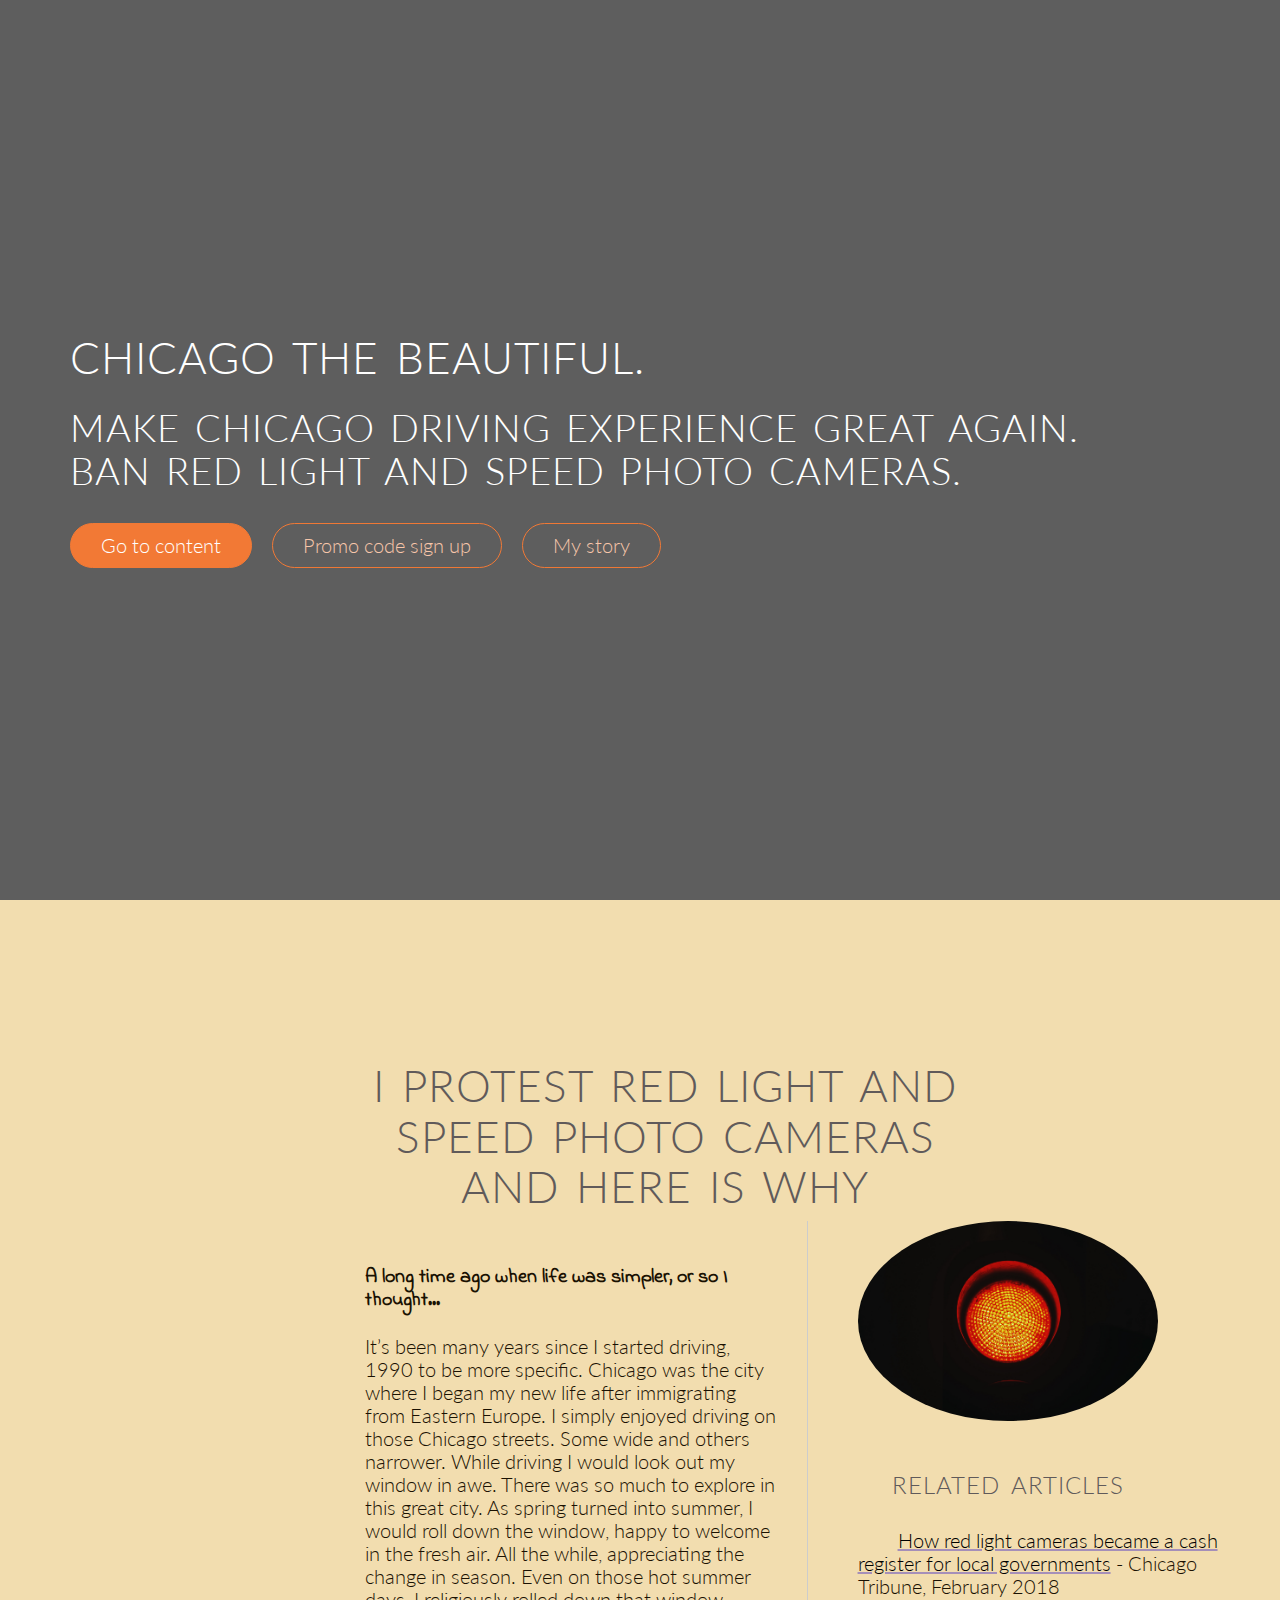
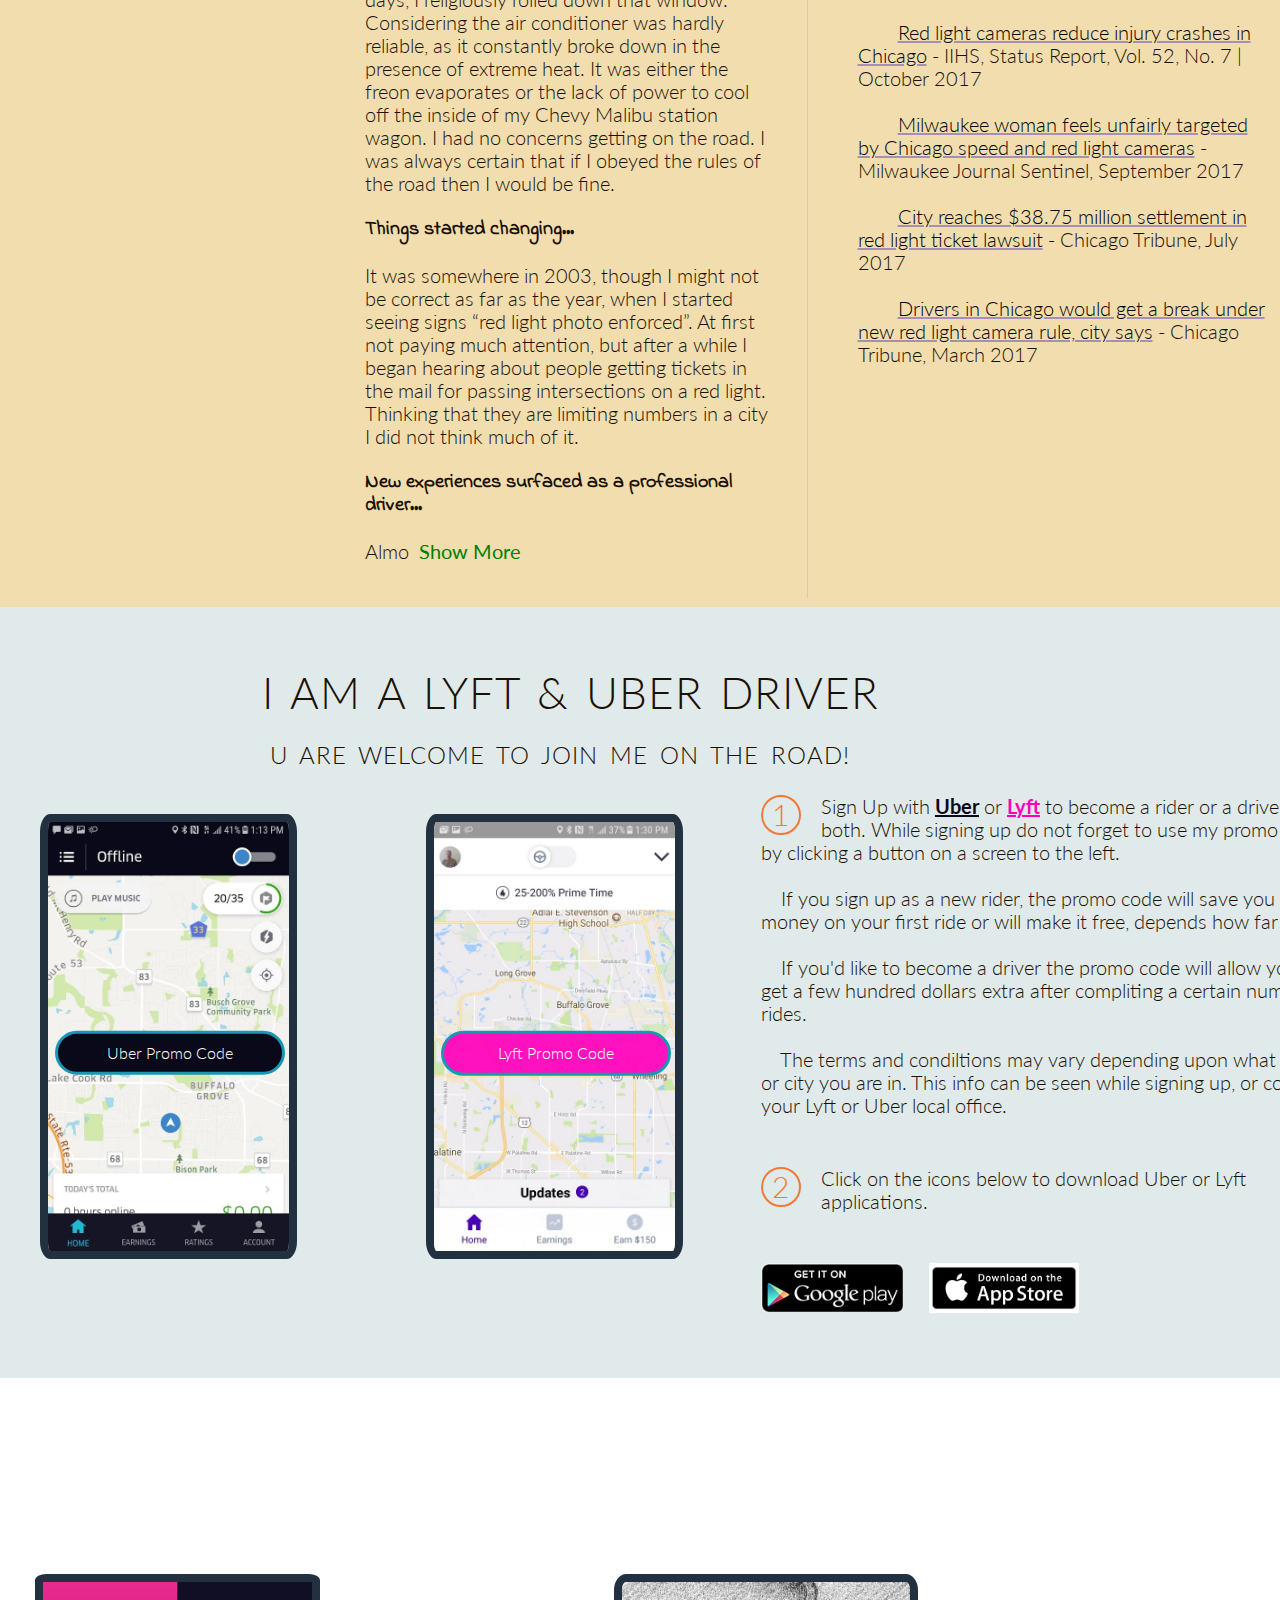
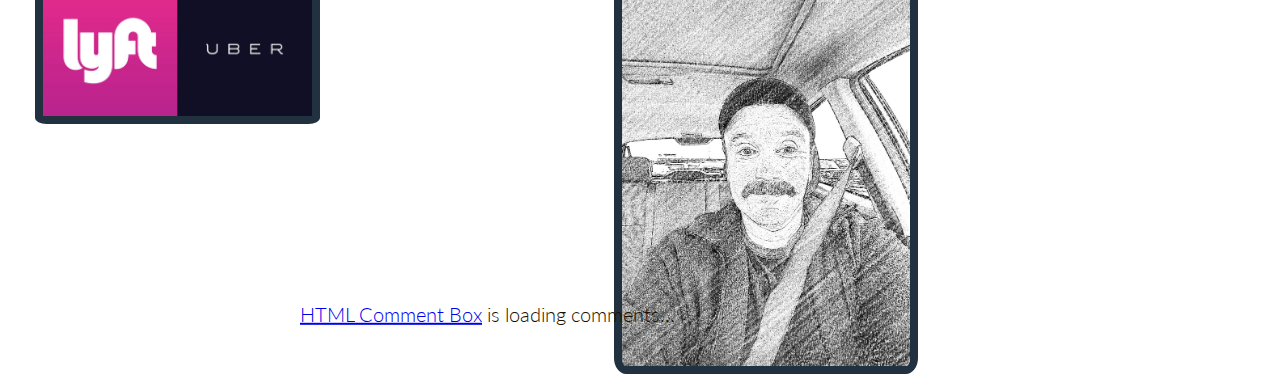
==== commit eafe0e30: "Add files via upload" ====
--- a/index.html
+++ b/index.html
@@ -59,6 +59,7 @@
         
      
         <header>
+            
             <div class=chicago-text-box>
                 <h1>Chicago the Beautiful.</h1><br><h5>Make Chicago Driving Experience Great Again.<br>Ban Red Light and Speed Photo Cameras.</h5>
                  <a class="btn btn-full js--scroll-to-content" href="#">Go to content</a>
@@ -91,20 +92,20 @@
                 
 <!-- See Sec 3 Lec 61 Developer Course for relative, fixed and absolute positioning also overlapping.  -->
 
-     It’s been many years since I started driving, 1990 to be more specific. Chicago was the city where I began my new life  after immigrating from Eastern Europe. I simply enjoyed driving on those Chicago streets. Some wide and others narrower. While driving I would look out my window in awe. There was so much to explore in this great city. As spring turned into summer, I would roll down the window, happy to welcome in the fresh air. All the while, appreciating the change in season. Even on those hot summer days, I religiously rolled down that window. Considering the air conditioner was hardly reliable, as it constantly broke down in the presence of extreme heat. It was either the the freon evaporates or the lack of power to cool off the inside of my Chevy Malibu station wagon. I had no concerns getting on the road. I was always certain that if I obeyed the rules of the road then I would be fine.<br><br>
+     It’s been many years since I started driving, 1990 to be more specific. Chicago was the city where I began my new life  after immigrating from Eastern Europe. I simply enjoyed driving on those Chicago streets. Some wide and others narrower. While driving I would look out my window in awe. There was so much to explore in this great city. As spring turned into summer, I would roll down the window, happy to welcome in the fresh air. All the while, appreciating the change in season. Even on those hot summer days, I religiously rolled down that window. Considering the air conditioner was hardly reliable, as it constantly broke down in the presence of extreme heat. It was either the freon evaporates or the lack of power to cool off the inside of my Chevy Malibu station wagon. I had no concerns getting on the road. I was always certain that if I obeyed the rules of the road then I would be fine.<br><br>
 
 
 <h4>Things started changing…</h4> <br>
 
 
-    It was somewhere in 2003, though I might not be correct as far as the year, when I started seeing signs “red light photo enforced”. At first not paying much attention, but after a while began hearing about people getting tickets in the mail for passing intersections on a red light. Thinking that they are limiting numbers in a city I did not think much of it.<br><br>
+    It was somewhere in 2003, though I might not be correct as far as the year, when I started seeing signs “red light photo enforced”. At first not paying much attention, but after a while I began hearing about people getting tickets in the mail for passing intersections on a red light. Thinking that they are limiting numbers in a city I did not think much of it.<br><br>
 
 
    <h4>New experiences surfaced as a professional driver…</h4> <br>
 
 
-      Almost four years ago I joined Uber ride sharing services. My life has changed ever since. I am a driver. I am on the road almost every day, spending quite a few hours driving. One thing I realized pretty quickly was the red light photo enforced cameras and speed traps popping up everywhere in the city and many suburbs. It is now in hundreds according to the available official information. 
-  Well, I would like to put a pause here and let you know the reason I actually started this post. It is not to repeat the statistics of, for, and against this photo camera network available from different sources. Nor would I like to get into the corruption cases following the decision to implement this network in Chicago. Also, I am not interested to go against “indisputable” scientific research results provided by Northwestern University. As you probably now know these results are used by the city of Chicago to make decisions on new locations for red light enforced cameras to be installed. So, the reason I want to share my experience and thoughts on this issue is to show the effect of this network on my driving while facing dozens of those cameras daily. 
+      Almost four years ago I joined Uber ride sharing services. My life has changed ever since. I am a driver. I am on the road almost every day, spending quite a few hours driving. One thing I realized pretty quickly was the red light photo enforced cameras and speed traps popping up everywhere in the city and many suburbs. It is now in hundreds locations according to the available official information. 
+  I would like to put a pause here and let you know the reason I actually started this post. It is not to repeat the statistics of, for, and against this photo camera network available from different sources. Nor would I like to get into the corruption cases following the decision to implement this network in Chicago. Also, I am not interested to go against “indisputable” scientific research results provided by Northwestern University. As you probably now know these results are used by the city of Chicago to make decisions on new locations for red light enforced cameras to be installed. The reason I want to share my experience and thoughts on this issue is to show the effect of this network on my driving while facing dozens of those cameras daily. 
 <br><br> 
 
 
@@ -115,28 +116,28 @@
 
 <h4>Personal experiences as a driver…</h4><br>
                 
-As I approach the intersections which are equipped with cameras I mentally prepare and try to assess the situation around me. No doubt, my stress level rising, even though I’ve done this a thousand times. I almost forgot to mention my savior Waze GPS application. Thanks to the creators of this app I can see what is on the road ahead. That includes all those cameras (or almost all) on its map. Waze app normally notifies me as I’m approaching red light or speed trap camera half a mile away. As soon as I get closer I have to make a decision either to accelerate or slow down and stop. No matter how well I assess the situation with traffic in mind, sometimes a split second decision to stop or pass on a yellow light (hopefully no less than 3 seconds) has to be made. I know I always go against computer that will not forgive me my split second mistake. The danger of making a mistake and getting into a dangerous situation at this point is very high. <br><br>
-
-
-Right turns can also be a challenge, since we naturally slow down approaching those turns. If green changes to yellow while approaching the right turn, two options exist: One to slam on the breaks and hopefully stop on that white so called traffic line or accelerate and hopefully crossing that white traffic lane before the traffic light changes to red. Sometimes unexpected pedestrians can start crossing the street I’m about to turn into and the danger of a series accident increase significantly. <br><br>
-
-
-Another scenario can also occur on suburban high speed roads with speed limits 45-55 mph. These can be tricky ones too. I have to be more aware of the stopping distance in case I choose to apply my brakes. So, if I see that the light is changing from green to yellow and I am still a couple hundred or less feet away from a white traffic line then the decision to stop or get through is not an easy one. Let’s not forget about adding on slippery road conditions during the rough Chicago winters. From my personal experience I mostly just accelerate since I know I can travel long distances at these speeds during those at least three seconds, which might be even longer in the suburbs. <br><br>
+As I approach the intersections which are equipped with cameras I mentally prepare and try to assess the situation around me. Undoubtedly, my stress level rises, even though I’ve done this a thousand times. I almost forgot to mention my savior Waze GPS application. Thanks to the creators of this app I can see what is on the road ahead. That includes all those cameras (or almost all) on its map. Waze app normally notifies me as I’m approaching a red light or speed trap camera half a mile away. As soon as I get closer I have to make a decision either to accelerate or slow down and stop. No matter how well I assess the situation with traffic in mind, sometimes a split second decision to stop or pass on a yellow light (hopefully no less than 3 seconds) has to be made. I know I'm always going against a computer that will not forgive me my split second mistake. The risk of making a mistake and getting into a dangerous situation at this point is very high. <br><br>
+
+
+Right turns can also be a challenge, since we naturally slow down approaching those turns. If green changes to yellow while approaching the right turn, two options exist: one is to slam on the breaks and hopefully stop on that so-called white traffic line or accelerate and hopefully cross that white traffic line before the traffic light changes to red. Sometimes unexpected pedestrians can start crossing the street I’m about to turn onto and the danger of a serious accident increases significantly. <br><br>
+
+
+Another scenario can also occur on suburban high speed roads with speed limits 45-55 mph. These can be tricky. I have to be more aware of the stopping distance in case I choose to apply my brakes. If I see that the light is changing from green to yellow and I am still a couple hundred or less feet away from the white traffic line,  the decision to stop or get through is not an easy one. And let’s not forget about the slippery road conditions during the rough Chicago winters. From my personal experience I mostly just accelerate to clear the intersection while it is stell yellow light. <br><br>
 
 
 There are intersections that have red light cameras and speed traps installed in sequence one right after another. You may wonder what happens in these situations? if you passed the intersection and did not slow down to 20 or 30 mph? Well, hopefully you crossed it on a green light, but they still got you in the end for speeding. Ha ha ha…! <br><br>
 
-Now think about it, all these mental calculations, stress, and preparations can go away if only you can approach an intersection without cameras installed, driving would be less stressful, chances of making a mistake under stress much lower. <br><br> 
+Now think about it, all these mental calculations, stress, and preparations can go away if only you can approach an intersection without cameras installed, driving would be less stressful, and chances of making a mistake, much lower. <br><br> 
 
 Also, what about those less experienced or older drivers that simply do not react fast enough, got confused or made a mistake. How many of those are getting ticketed? <br><br>
 
-There are some long streets in Chicago that if you drive on them for a few miles you will encounter a whole bunch of cameras. After driving through one of them myself I often say: “Well, hopefully I made it this time again.”<br><br>
+There are some long streets in Chicago that if you drive on them for a few miles you will encounter a whole bunch of cameras. After driving through them myself I often say: “Well, hopefully I made it this time again.”<br><br>
 
 <h4>Some thoughts at the end…</h4><br>
              
       So, what is the idea behind this network? Is it meant to stop the reckless drivers or the careless drivers from blowing red lights? 
-   The data found in some of the articles I researched showed the amount of money collected in a city is about $65 millions on average per year and changing slightly from year to year. Even more money in total collected in suburbs. So, even though the effect of the network on safety, as mentioned in many articles I looked at, is very controversial, the amount of money that is collected annually by the local governments is very real. Also, looking at these insignificant changes in the amount of money collected from year to year tells me that the number of violations is not actually going down. Yet the numbers of those who are actually reckless drivers are minorities. The majority though have to put up with an extra level of stress on the road and a much less pleasant driving experience. 
- In conclusion, I wrote this post, as a driver myself and on behalf of many other drivers on the road, just to let it go, and express my frustration. 
+   The data found in some of the articles I researched showed the amount of money collected in a city on average per year is about $65 million, changing slightly from year to year. Even more money in total is collected in the suburbs. So, even though the effect of the network on safety (as mentioned in the many articles I researched) is very controversial, the amount of money that is collected annually by the local governments is very real. Also, looking at these insignificant changes in the amount of money collected from year to year tells me that the number of violations is not actually going down. Yet the numbers of those who are actually reckless drivers are minorities. The majority, though, have to put up with extra stress on the roads and a much less pleasant driving experience.<br> 
+ &nbsp; &nbsp;In conclusion, I wrote this post, as a driver and on behalf of many other drivers on the road, to express my frustration and to just let it go. 
  I protest red light and speed photo enforced cameras. Join me if you have similar feelings about this and let's protest together! Let’s keep this conversation going.
    
             </p>
@@ -149,7 +150,7 @@
           <img src="resources/img/erwan-hesry-506637-unsplash%20(1).jpg" alt="Red Light">
             </div>
             
-            <h3 id="recent-press">Recent Press</h3>
+            <h3 id="recent-press">Related Articles</h3>
             
                 <div id="recent-press-links">
                     <p><a href="http://www.chicagotribune.com/news/opinion/editorials/ct-edit-red-light-cameras-suburbs-20180216-story.html" target="_blank">How red light cameras became a cash register for local governments</a> - Chicago Tribune, February 2018</p><br>
@@ -175,9 +176,10 @@
  <!-- New Uber and Lyft Section with two phone screens --> 
         <section id="child" class="uber-lyft js--section-promo-code">
             <div class="row">
-                <h3 class="section-name">I am Uber &mdash; Lyft driver</h3>
-            </div>
-            <div class="row">
+                <h3 class="section-name">I am a Lyft &amp; Uber driver</h3><br>
+                <h2 id="welcome">U are welcome to join me on the road!</h2>
+            </div>
+            <div class="row">                
                 <div class="col span-1-of-3 steps-box">
                     <div class="container">
                           <img src="resources/img/Screenshot_Uber.jpg" alt="Promo code for Uber" style="width:100%">
--- a/resources/css/style.css
+++ b/resources/css/style.css
@@ -27,11 +27,11 @@
 
 /* Header including text and Chicago main picture */
 header {
-    background-image: linear-gradient(rgba(0, 0, 0, 0.63), rgba(0, 0, 0, 0.63)), url(imgs_for_css/architecture-bay-bridge-356830.jpg);
+    background-image: linear-gradient(rgba(0, 0, 0, 0.63), rgba(0, 0, 0, 0.63)), url(imgs_for_css/architecture-bay-bridge-356830.jpg);    
     background-size: cover;
     background-position: center;   
     height: 100vh; /* Controls the height of Chicago main picture */
-    background-attachment: fixed;    
+    background-attachment: fixed;     
 }
 
 /* Header including text and Chicago main picture */
@@ -145,7 +145,7 @@
 /* Section topic covers the whole section toopic*/
 .section-topic {    
     background-size: cover;
-    background-color: rgba(212, 176, 134, 0.99);  /*#eaefef */
+    background-color: rgba(242, 221, 174, 0.99);  /*#eaefef */
     height: auto;      /* 370vh */
     padding-left: 350px;
 }
@@ -176,6 +176,20 @@
     padding-right: 15px;     
     border-right: 1px solid #CCCCCC; 
     
+}
+
+/* Section topic includes a "Read More" */
+.read-more {
+ /*   border: 1px solid #000; */ 
+    padding: 15px;
+    margin-bottom: 20px;
+}
+
+/* Section topic includes a "Read More" */
+.read-more-link, .show-less-link {
+    text-decoration: none;
+    font-weight: bolder;
+    color: green; 
 }
 
 /* Section topic includes class main-text to update topic paragraph */
@@ -309,8 +323,8 @@
     color: #fff;
 }
 
-#btn-fullU:hover,                                       /* New Test btn Uber*/ 
-#btn-fullU:active {
+#btnfull-U:hover,                                       /* New Test btn Uber*/ 
+#btnfull-U:active {
     background-color: rgb(22, 32, 64);
     cursor: pointer;
 }
@@ -339,8 +353,8 @@
     color: #fff;
 }
 
-#btn-fullL:hover,                                       /* New Test btn Lyft*/ 
-#btn-fullL:active {
+#btnfull-L:hover,                                       /* New Test btn Lyft*/ 
+#btnfull-L:active {
     background-color: rgba(255, 0, 186, 0.82);
     cursor: pointer;
 }
@@ -354,6 +368,22 @@
     margin-bottom: 60px;
     font-size: 220%;
     font-weight: 300;    
+    text-transform: uppercase;
+    letter-spacing: 1px;
+    word-spacing: 4px;
+}
+
+#welcome {
+    background-size: cover;
+    color: #1a1102;
+    text-align: center;
+    padding-top: 0px;
+    margin-top: -40px;
+    margin-bottom: 40px;
+    margin-left: 550px;
+    margin-right: -250px;
+    font-size: 130%;
+    font-weight: 396;    
     text-transform: uppercase;
     letter-spacing: 1px;
     word-spacing: 4px;
@@ -425,8 +455,14 @@
 
 
 /* Comments Section */
+
+.comments {
+   background-color: color: #F27935;
+}
+
 .fields {
-  transform: translate(60%, 60%);  
+  transform: translate(60%, 60%);
+  background-color: color: #F27935;
   margin-top: -100px;
   margin-bottom: 60px; 
   width: 500px;
--- a/resources/css/queries.css
+++ b/resources/css/queries.css
@@ -43,7 +43,21 @@
         margin-bottom: 40px;        
     }
     
-        
+     #welcome {
+    background-size: cover;
+    color: #1a1102;
+    text-align: center;
+    padding-top: 0px;
+    margin-top: -40px;
+    margin-bottom: 15px;
+    margin-left: 30px;
+    font-size: 120%;
+    font-weight: 300;    
+    text-transform: uppercase;
+    letter-spacing: 1px;
+    word-spacing: 4px;
+}
+   
     .container {
   position: relative;
   width: 70%;
@@ -113,7 +127,19 @@
 /* My Tablet Size*/
 @media only screen and (max-width: 1200px) {  
         
-        /* Header including text and Chicago main picture */
+     /* Header including text and Chicago main picture */
+header {
+    
+    background-size: cover;
+    background-position: center;   
+    height: 100hv;
+    width: 100%;
+    /* Controls the height of Chicago main picture */
+    background-attachment: fixed;     
+}   
+    
+    
+    /* Header including text and Chicago main picture */
     .chicago-text-box {   
         width: 100%;
         padding: 0 2%;          
@@ -391,7 +417,7 @@
   -ms-transform: translate(-50%, -50%);
   background-color: #555;
   color: white;
-  font-size: 12px;
+  font-size: 18px;
   padding: 12px 24px;
   border: none;
   cursor: pointer;
@@ -400,19 +426,19 @@
 }
     
      #btnfull-U {                                             /* New Test btn Lyft */        
-        width: 200px;
-        /* 10px top and bottom, 30px left and right*/
-        padding: 10px 30px;
-        border-radius: 200px;
-        margin-left: -40px;
+        width: 220px;
+        /* 10px top and bottom, 30px left and right*/
+        padding: 10px 30px;
+        border-radius: 200px;
+        margin-left: -44px;
 }
     
     #btnfull-L {                                             /* New Test btn Lyft */        
-        width: 200px;
-        /* 10px top and bottom, 30px left and right*/
-        padding: 10px 30px;
-        border-radius: 200px;
-        margin-left: -40px;
+        width: 220px;
+        /* 10px top and bottom, 30px left and right*/
+        padding: 10px 30px;
+        border-radius: 200px;
+        margin-left: -44px;
 }
     
     .signup-steps {
@@ -423,6 +449,22 @@
         
     }
     
+    #welcome {
+    background-size: cover;
+    color: #1a1102;
+    text-align: center;
+    padding-top: 0px;
+    margin-top: -40px;
+    margin-bottom: -15px;
+    margin-left: -210px;
+    font-size: 80%;
+    font-weight: 400;    
+    text-transform: uppercase;
+    letter-spacing: 1px;
+    word-spacing: 4px;
+}
+
+    
     .uber-lyft-logo {
     width: 50%;
     height: 100px;
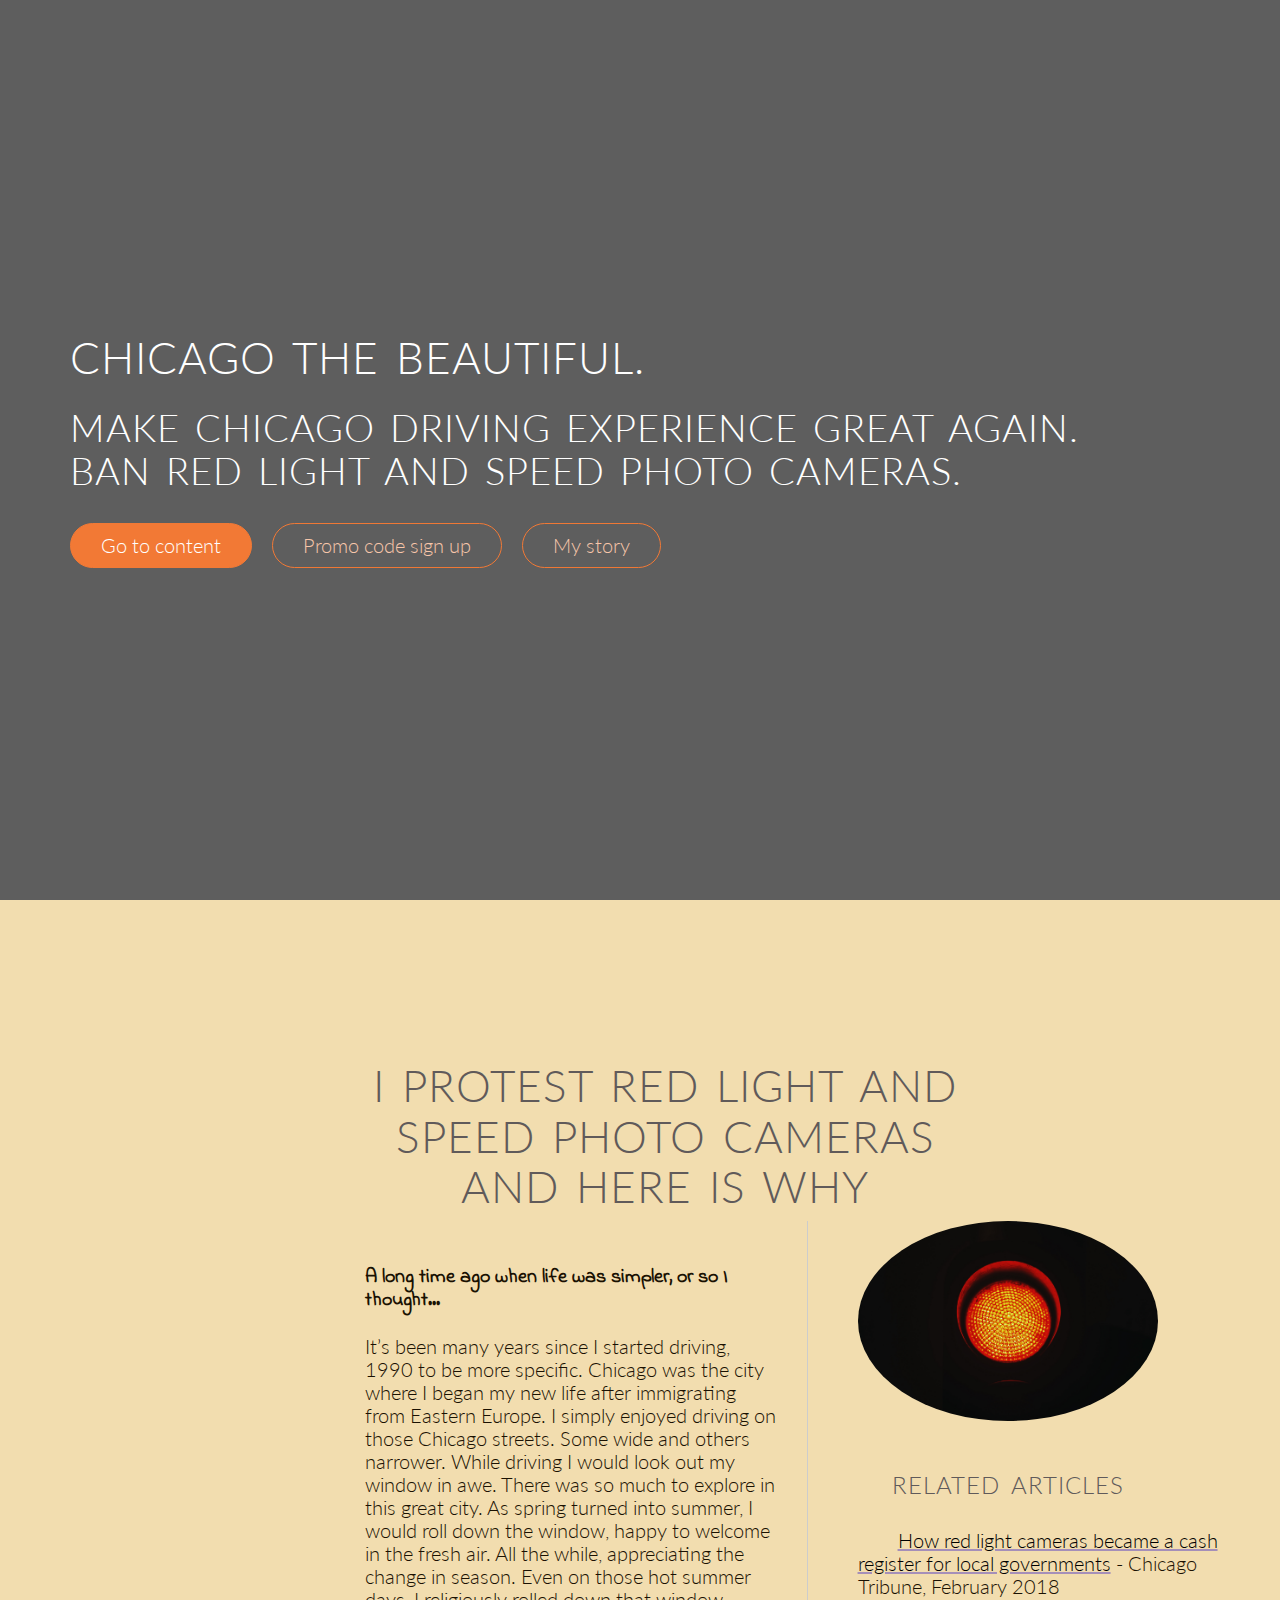
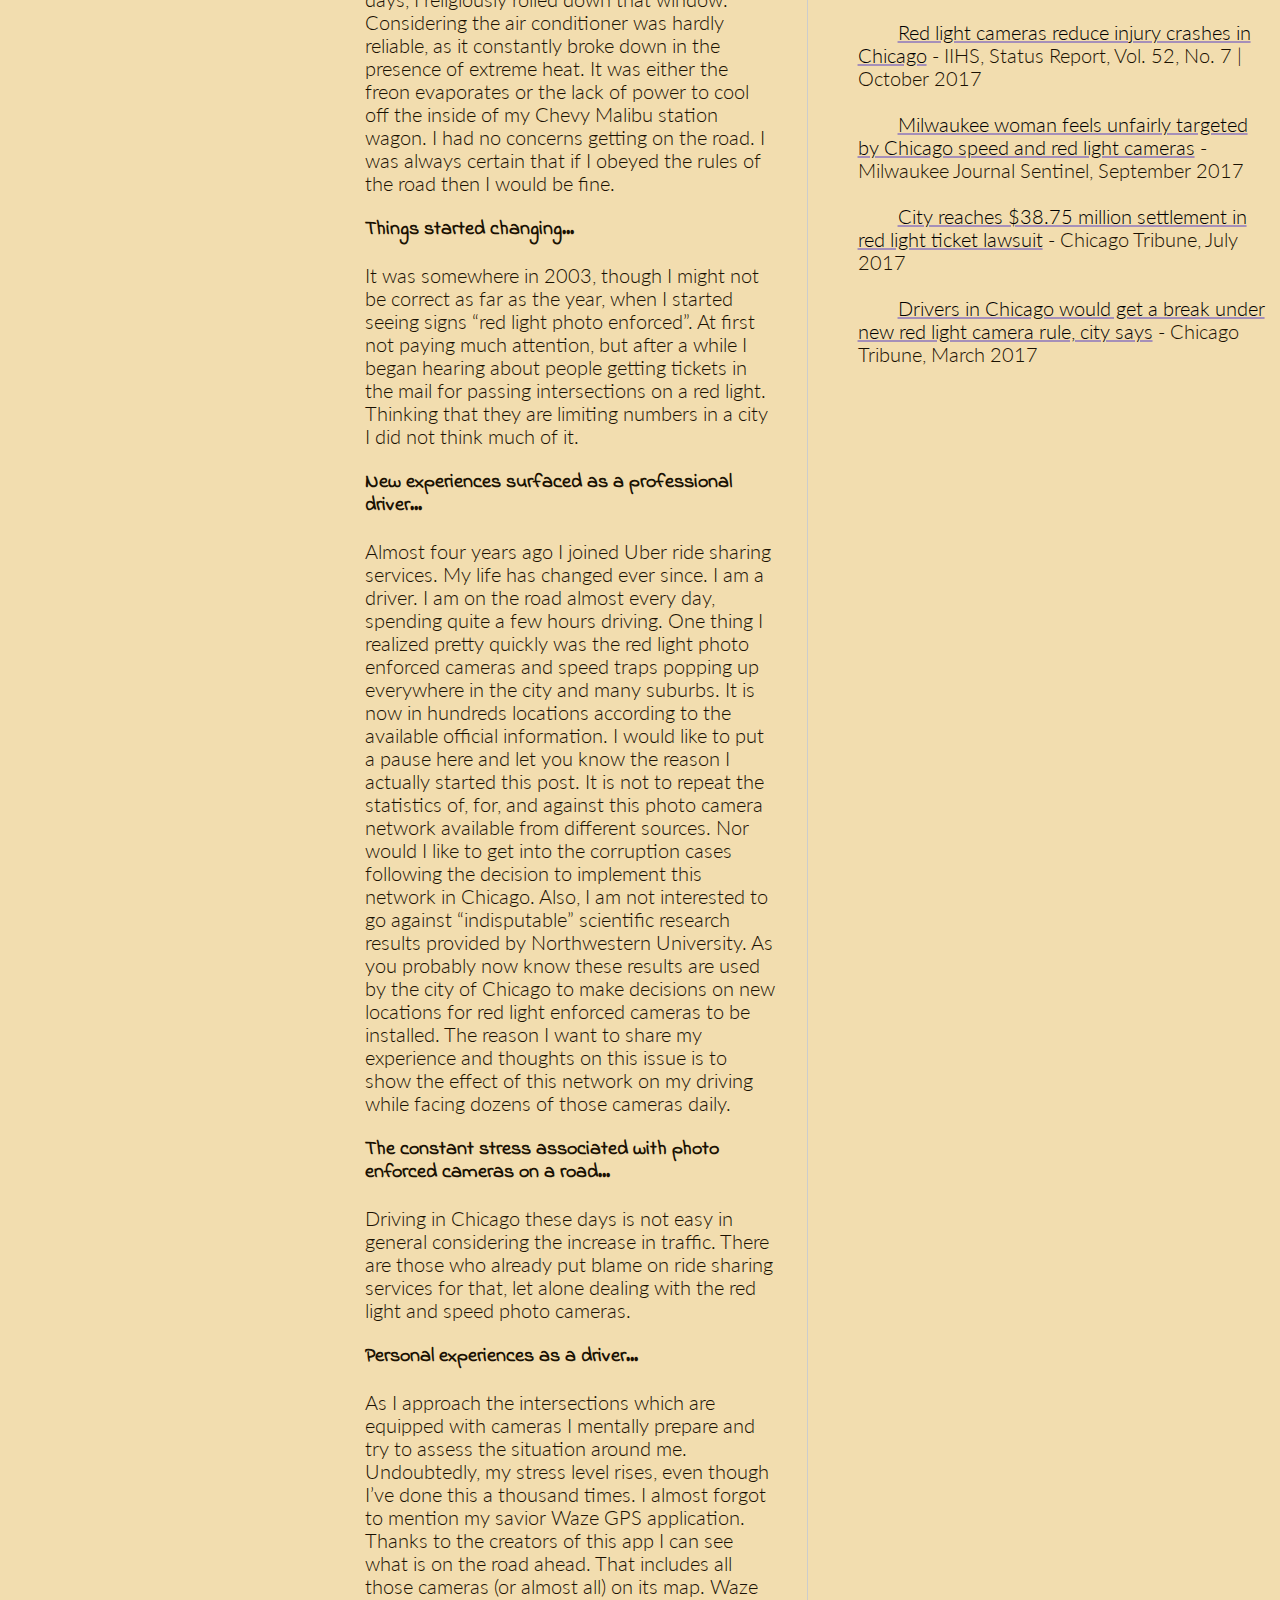
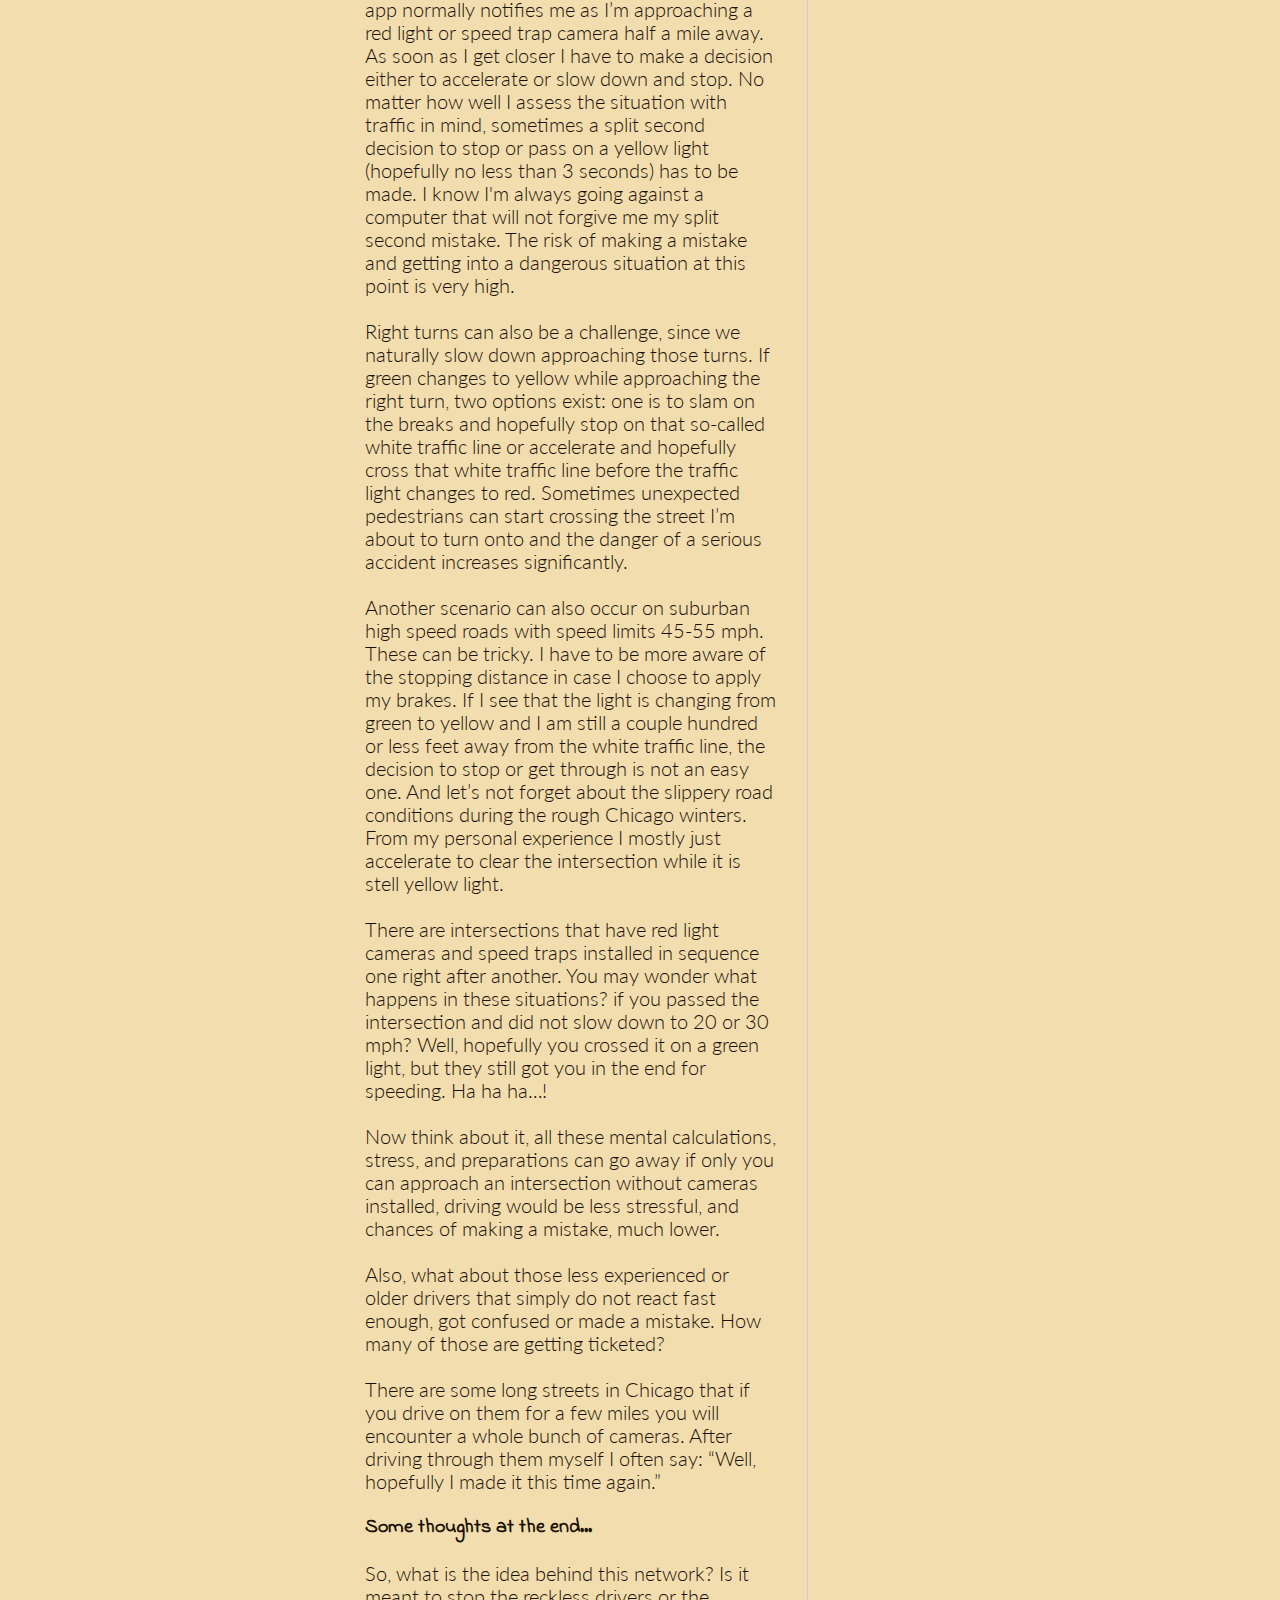
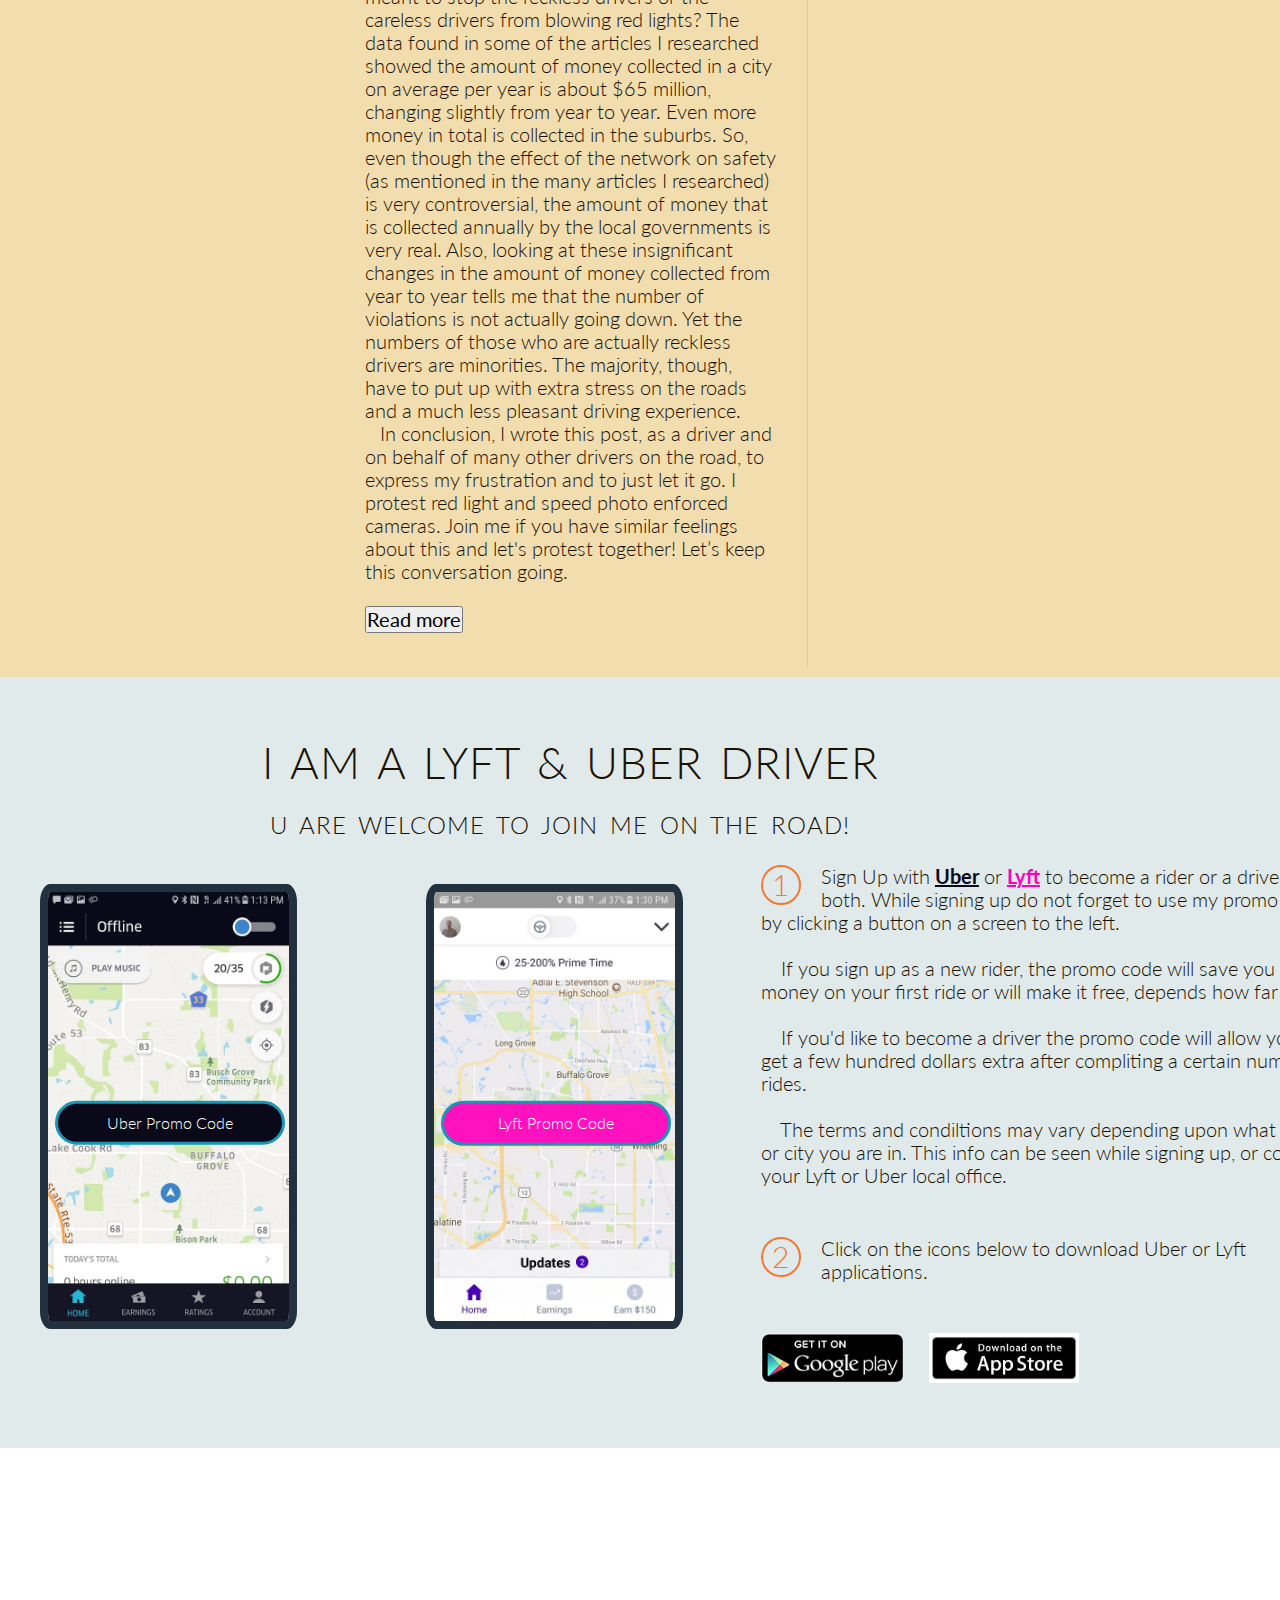
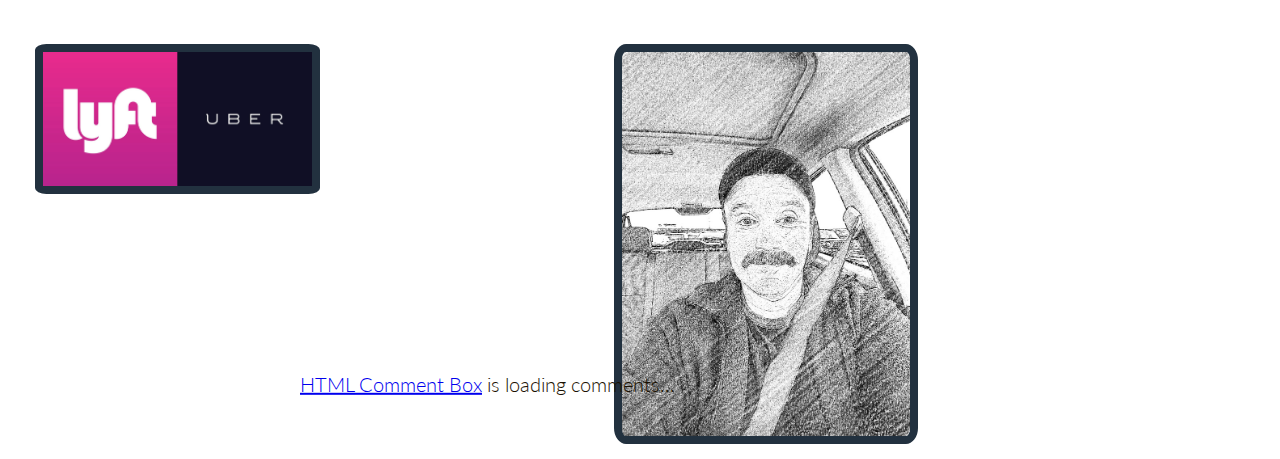
==== commit b9f5ee33: "Add files via upload" ====
--- a/index.html
+++ b/index.html
@@ -29,27 +29,9 @@
         <!-- Use these jQuery ink to set up jQuery script for "Read More" -->
         <script src="resources/js/script.js"></script>
         
-        <!-- Script for "Read More" jQuery-->
+        <!-- Script for "Read More" java Script-->
         <script>
-            $(document).ready(function(){
-                var readMoreHtml = $(".read-more").html();
-                var lessText = readMoreHtml.substr(0, 1700);
-                
-                if(readMoreHtml.length > 1700){
-                    $(".read-more").html(lessText).append("<a href='' class='read-more-link'>&nbsp Show More</a>");
-                } else {
-                    $(".read-more").html(readMoreHtml);                    
-                }
-                
-                $("body").on("click", ".read-more-link", function(event){
-                    event.preventDefault();
-                    $(this).parent(".read-more").html(readMoreHtml).append("<a href='' class='show-less-link'>&nbsp Show Less</a>")
-                });
-                
-                $("body").on("click", ".show-less-link", function(event){
-                    $(this).parent(".read-more").html(readMoreHtml.substr(0, 1700)).append("<a href='' class='show-more-link'>&nbsp Show More</a>")
-                });
-            });
+           
         </script>
         
         
@@ -91,14 +73,15 @@
             <p class="main-text"><h4>A long time ago when life was simpler, or so I thought...</h4><br>
                 
 <!-- See Sec 3 Lec 61 Developer Course for relative, fixed and absolute positioning also overlapping.  -->
-
+  
      It’s been many years since I started driving, 1990 to be more specific. Chicago was the city where I began my new life  after immigrating from Eastern Europe. I simply enjoyed driving on those Chicago streets. Some wide and others narrower. While driving I would look out my window in awe. There was so much to explore in this great city. As spring turned into summer, I would roll down the window, happy to welcome in the fresh air. All the while, appreciating the change in season. Even on those hot summer days, I religiously rolled down that window. Considering the air conditioner was hardly reliable, as it constantly broke down in the presence of extreme heat. It was either the freon evaporates or the lack of power to cool off the inside of my Chevy Malibu station wagon. I had no concerns getting on the road. I was always certain that if I obeyed the rules of the road then I would be fine.<br><br>
 
 
+
 <h4>Things started changing…</h4> <br>
 
 
-    It was somewhere in 2003, though I might not be correct as far as the year, when I started seeing signs “red light photo enforced”. At first not paying much attention, but after a while I began hearing about people getting tickets in the mail for passing intersections on a red light. Thinking that they are limiting numbers in a city I did not think much of it.<br><br>
+    It was somewhere in 2003, though I might not be correct as far as the year, when I started seeing signs “red light photo enforced”. At first not paying much attention, but after a while I began hearing about people getting tickets in the mail for passing intersections on a red light. Thinking that they are limiting numbers in a city I did not think much of it.<br><br><span id="dots"></span><span id="more">
 
 
    <h4>New experiences surfaced as a professional driver…</h4> <br>
@@ -138,10 +121,33 @@
       So, what is the idea behind this network? Is it meant to stop the reckless drivers or the careless drivers from blowing red lights? 
    The data found in some of the articles I researched showed the amount of money collected in a city on average per year is about $65 million, changing slightly from year to year. Even more money in total is collected in the suburbs. So, even though the effect of the network on safety (as mentioned in the many articles I researched) is very controversial, the amount of money that is collected annually by the local governments is very real. Also, looking at these insignificant changes in the amount of money collected from year to year tells me that the number of violations is not actually going down. Yet the numbers of those who are actually reckless drivers are minorities. The majority, though, have to put up with extra stress on the roads and a much less pleasant driving experience.<br> 
  &nbsp; &nbsp;In conclusion, I wrote this post, as a driver and on behalf of many other drivers on the road, to express my frustration and to just let it go. 
- I protest red light and speed photo enforced cameras. Join me if you have similar feelings about this and let's protest together! Let’s keep this conversation going.
+ I protest red light and speed photo enforced cameras. Join me if you have similar feelings about this and let's protest together! Let’s keep this conversation going.<br><br></span>
    
             </p>
-           <!--"Read More" -->              
+           <!--"Read More" -->  
+<button type="button" id="read" onclick="read()">Read more</button> 
+                          
+<script type="text/javascript">
+    var i=0;   
+    function read(){
+         if(!i){
+             document.getElementById("more").style.
+                display = "inline";
+             document.getElementById("dots").style.
+                display = "none";
+             document.getElementById("read").innerHTML = "Read less";
+             i=1;
+         } 
+         else {
+             document.getElementById("more").style.
+                display = "none";
+             document.getElementById("dots").style.
+                display = "inline";
+             document.getElementById("read").innerHTML = "Read more";
+             i=0;
+         }
+    }                  
+</script>
               </div> 
       </div> 
       
--- a/resources/css/queries.css
+++ b/resources/css/queries.css
@@ -128,15 +128,9 @@
 @media only screen and (max-width: 1200px) {  
         
      /* Header including text and Chicago main picture */
-header {
-    
-    background-size: cover;
-    background-position: center;   
-    height: 100hv;
-    width: 100%;
-    /* Controls the height of Chicago main picture */
-    background-attachment: fixed;     
-}   
+header {    
+      background-size: auto;     
+    }   
     
     
     /* Header including text and Chicago main picture */
@@ -236,7 +230,7 @@
   -ms-transform: translate(-50%, -50%);
   background-color: #555;
   color: white;
-  font-size: 12px;
+  font-size: 15px;
   padding: 12px 24px;
   border: none;
   cursor: pointer;
@@ -245,19 +239,19 @@
 }
     
      #btnfull-U {                                             /* New Test btn Lyft */        
-        width: 160px;
+        width: 190px;
         /* 10px top and bottom, 30px left and right*/
         padding: 10px 30px;
         border-radius: 200px;
-        margin-left: -49px;
+        margin-left: -47px;
 }
     
     #btnfull-L {                                             /* New Test btn Lyft */        
-        width: 160px;
+        width: 190px;
         /* 10px top and bottom, 30px left and right*/
         padding: 10px 30px;
         border-radius: 200px;
-        margin-left: -40px;
+        margin-left: -47px;
 }
 
   
@@ -285,6 +279,12 @@
     margin-top: 15px;
     margin-left: 35px;
 }
+    
+    /* New Uber and Lyft advirtisement Section */
+
+.section-uberlyft-add {
+    background-size: contain;
+    }
       
 }
 
@@ -325,6 +325,11 @@
         
         /* allows to control the scroll bars or hide them, get rid of the secon scroll bar */
     } 
+    
+      /* Header including text and Chicago main picture */
+    header {    
+        background-size: cover;    
+    }   
     
        
     /* Header including text first part or headings to be reused */
@@ -463,7 +468,12 @@
     letter-spacing: 1px;
     word-spacing: 4px;
 }
-
+    
+     /* New Uber and Lyft advirtisement Section */
+
+.section-uberlyft-add {
+    background-size:cover;
+    }
     
     .uber-lyft-logo {
     width: 50%;
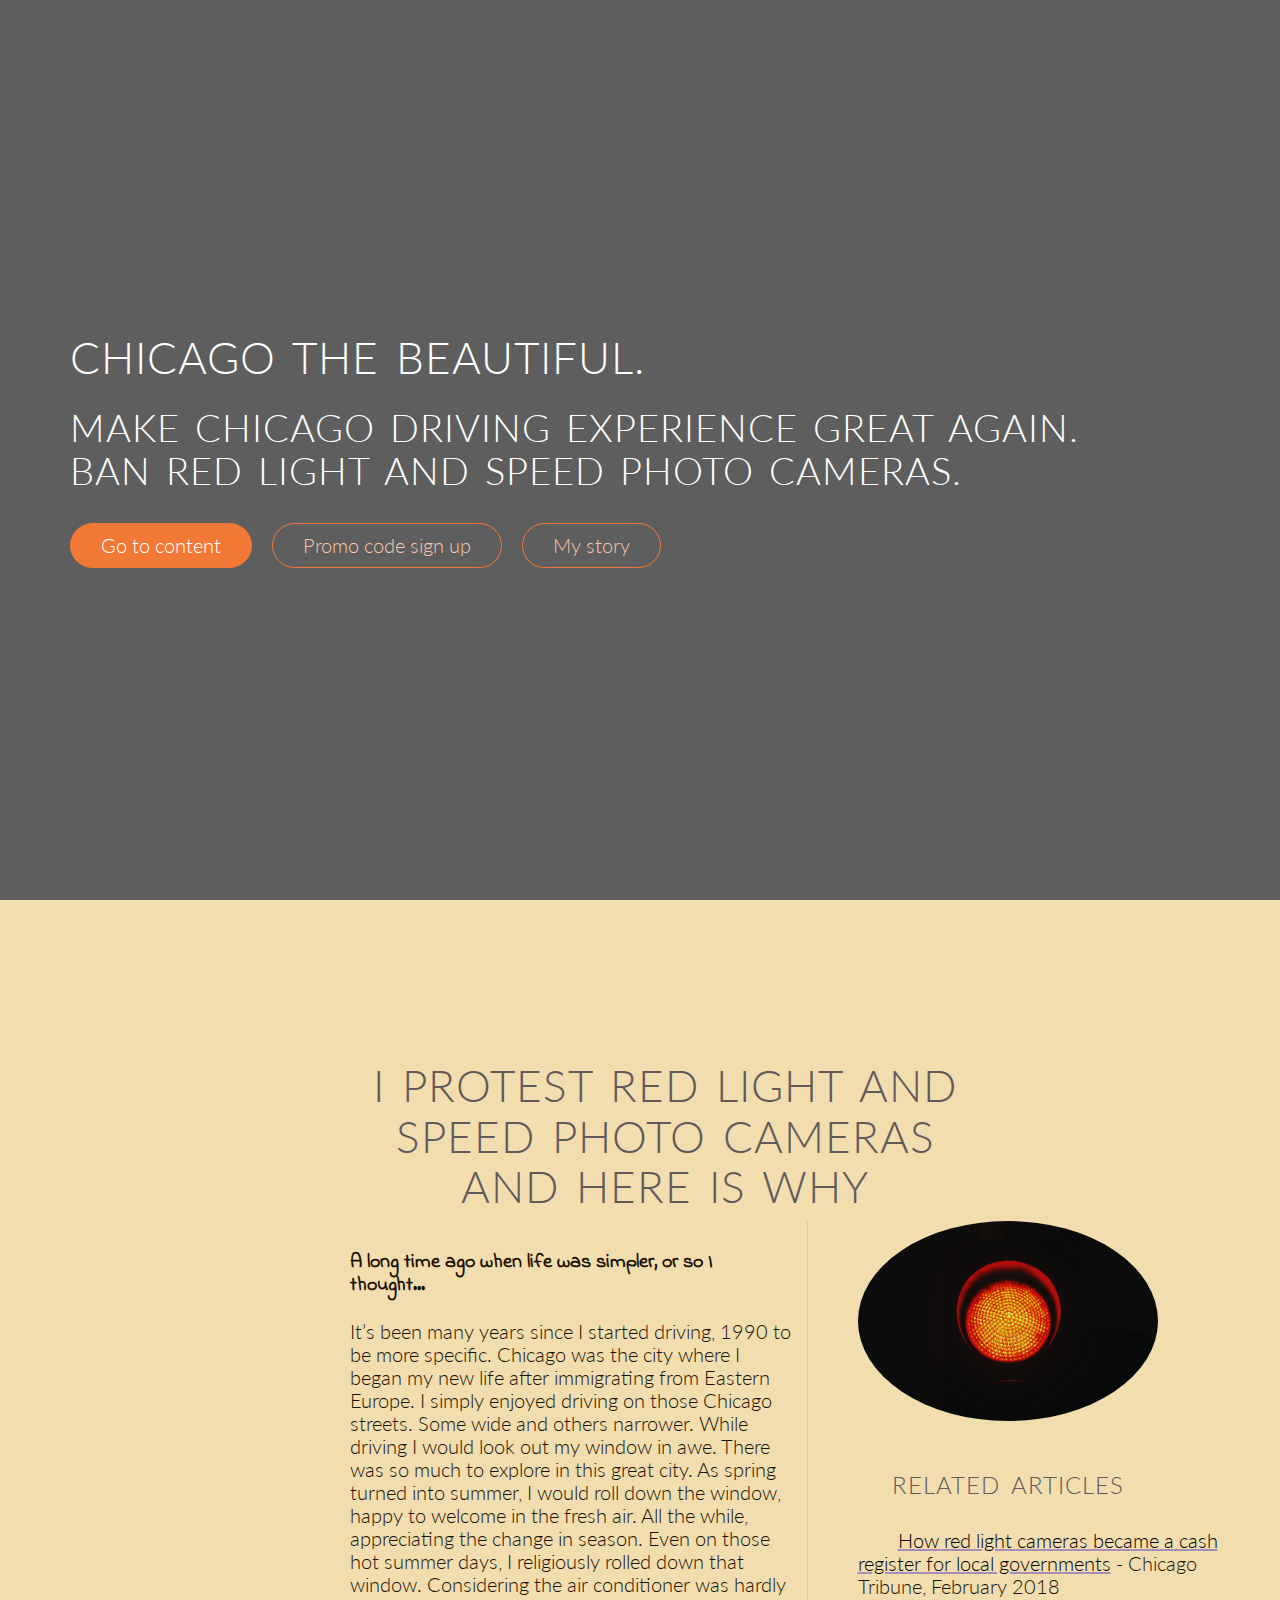
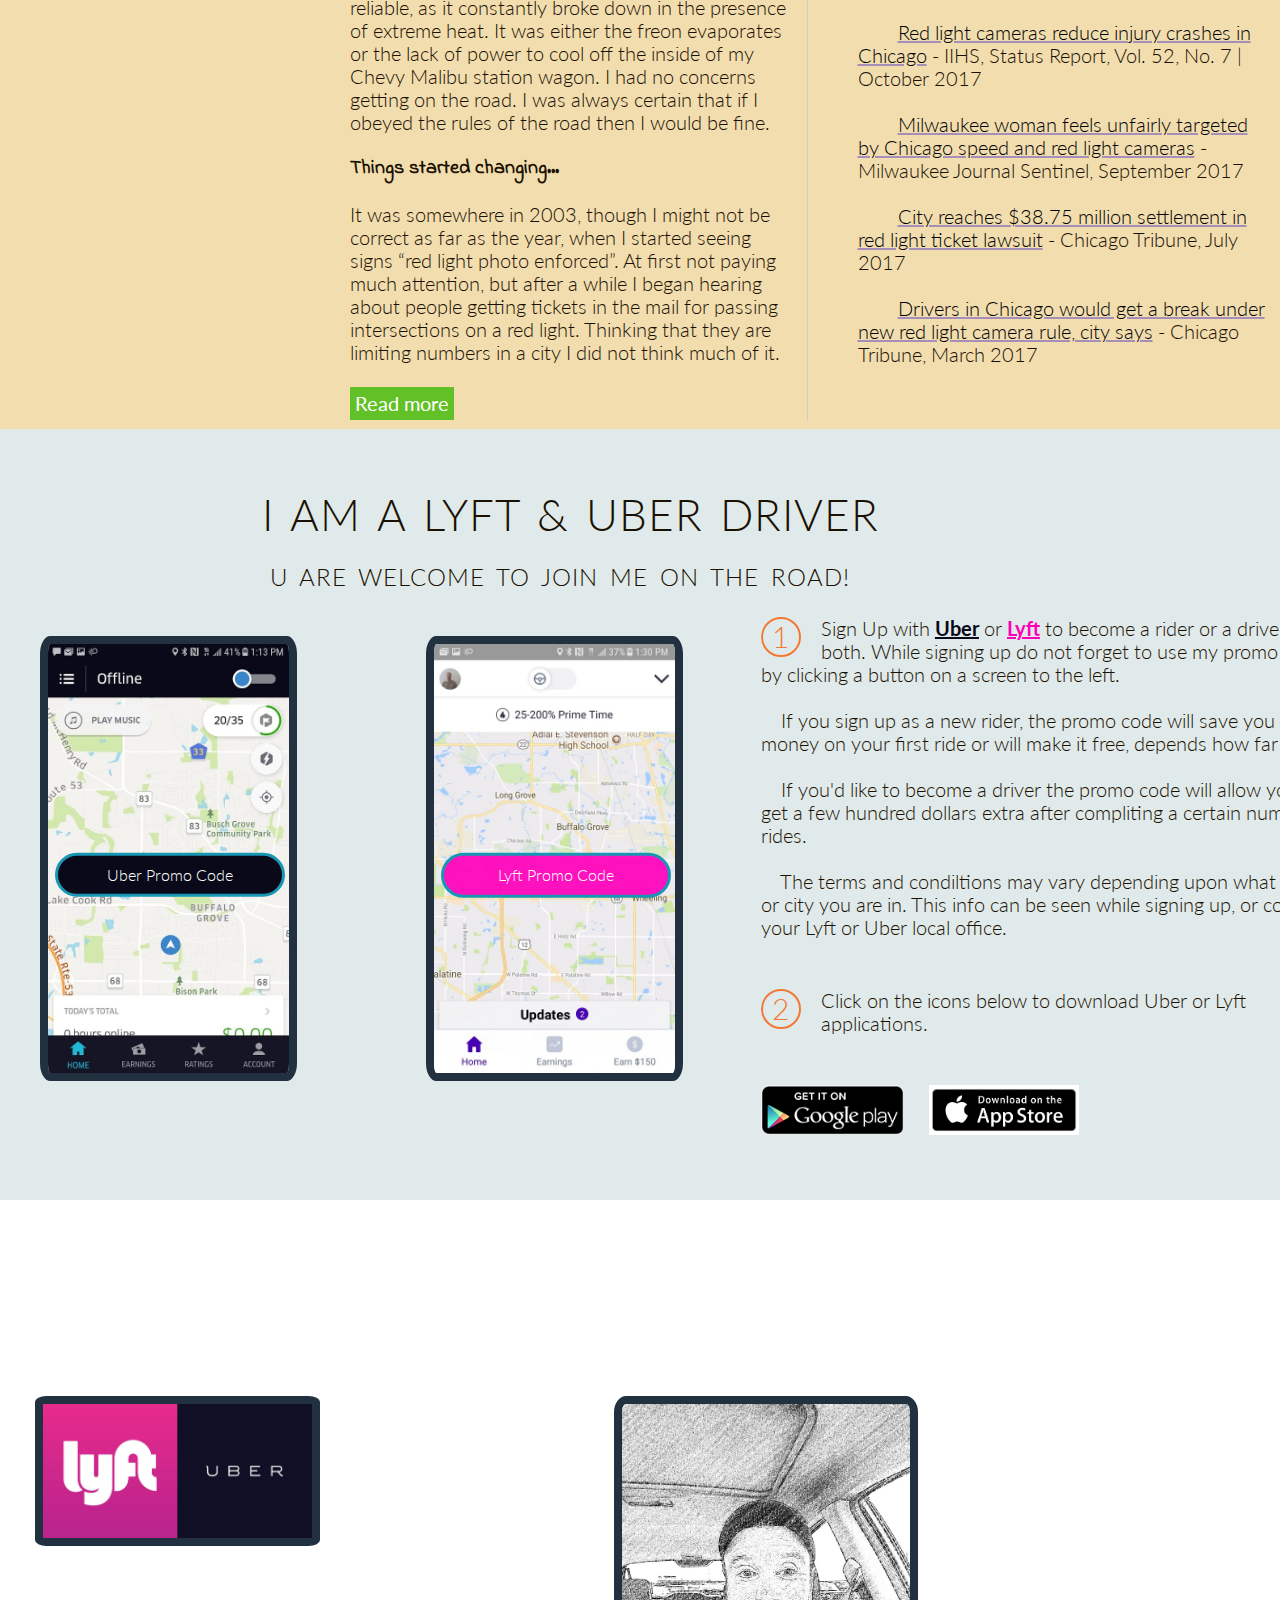
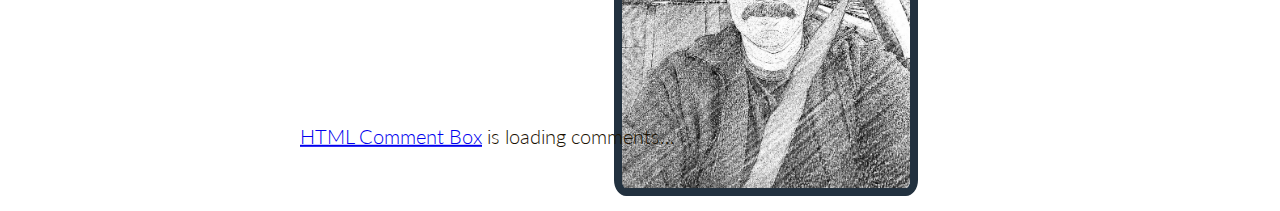
==== commit 520dba78: "Add files via upload" ====
--- a/index.html
+++ b/index.html
@@ -3,7 +3,7 @@
     <head>
         
         <!-- meta tag required for a responsive web design -->
-        <meta name="viewport" content="width=device-width, initial-scale=1.0">
+        <meta name="viewport" content="width=device-width, initial-scale=1.0, minimum-scale=1.0, user-scalable=yes">
         
         <!-- Use this link to download latest normolized settings http://necolas.github.io/normalize.css/-->
         <link rel="stylesheet" type="text/css" href="vendors/css/normalize.css">
--- a/resources/css/style.css
+++ b/resources/css/style.css
@@ -179,17 +179,18 @@
 }
 
 /* Section topic includes a "Read More" */
-.read-more {
- /*   border: 1px solid #000; */ 
-    padding: 15px;
-    margin-bottom: 20px;
+#more {
+    display: none;
 }
 
 /* Section topic includes a "Read More" */
-.read-more-link, .show-less-link {
-    text-decoration: none;
-    font-weight: bolder;
-    color: green; 
+button {
+    background-color: #62c127;
+    border: none;
+    outline: none;
+    color: white;
+    font-size: 20px;
+    padding: 5px;
 }
 
 /* Section topic includes class main-text to update topic paragraph */
--- a/resources/css/queries.css
+++ b/resources/css/queries.css
@@ -328,7 +328,8 @@
     
       /* Header including text and Chicago main picture */
     header {    
-        background-size: cover;    
+        background-size: cover;
+        -webkit-backface-visibility: hidden;
     }   
     
        
